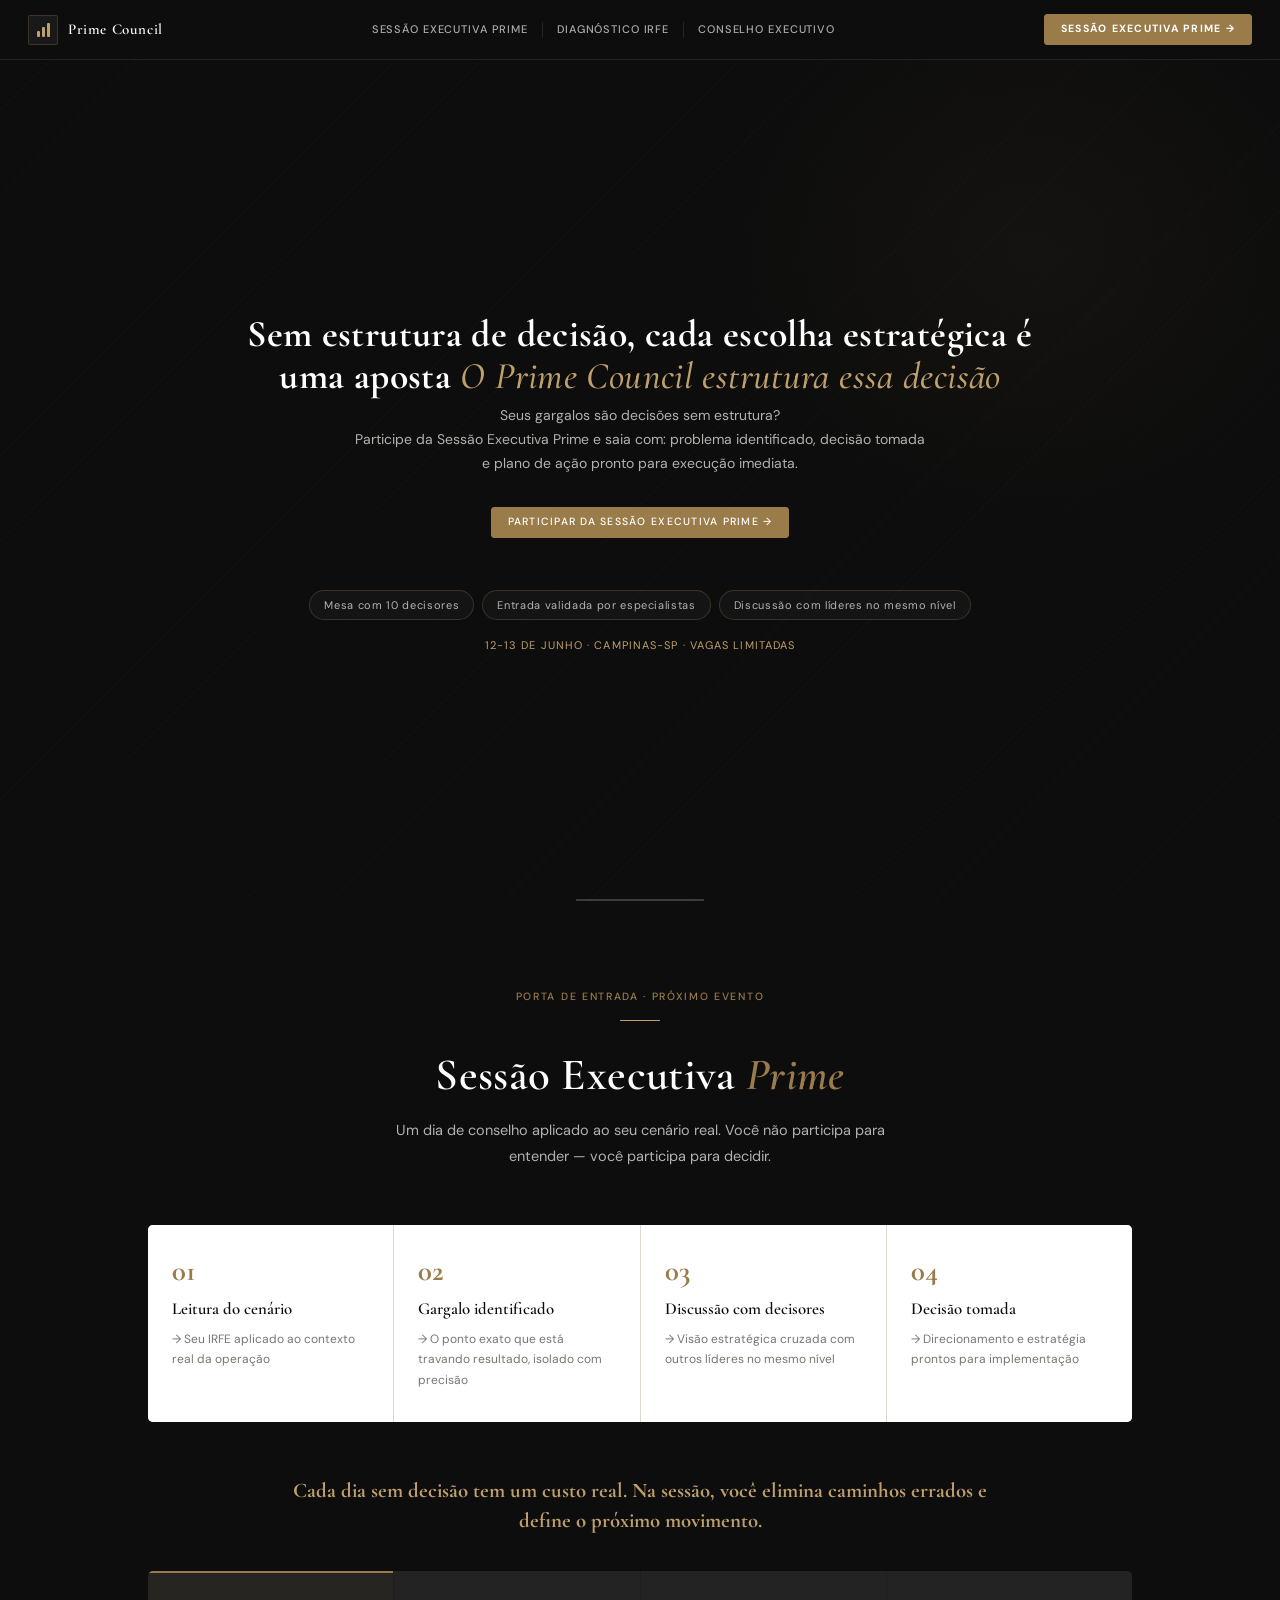
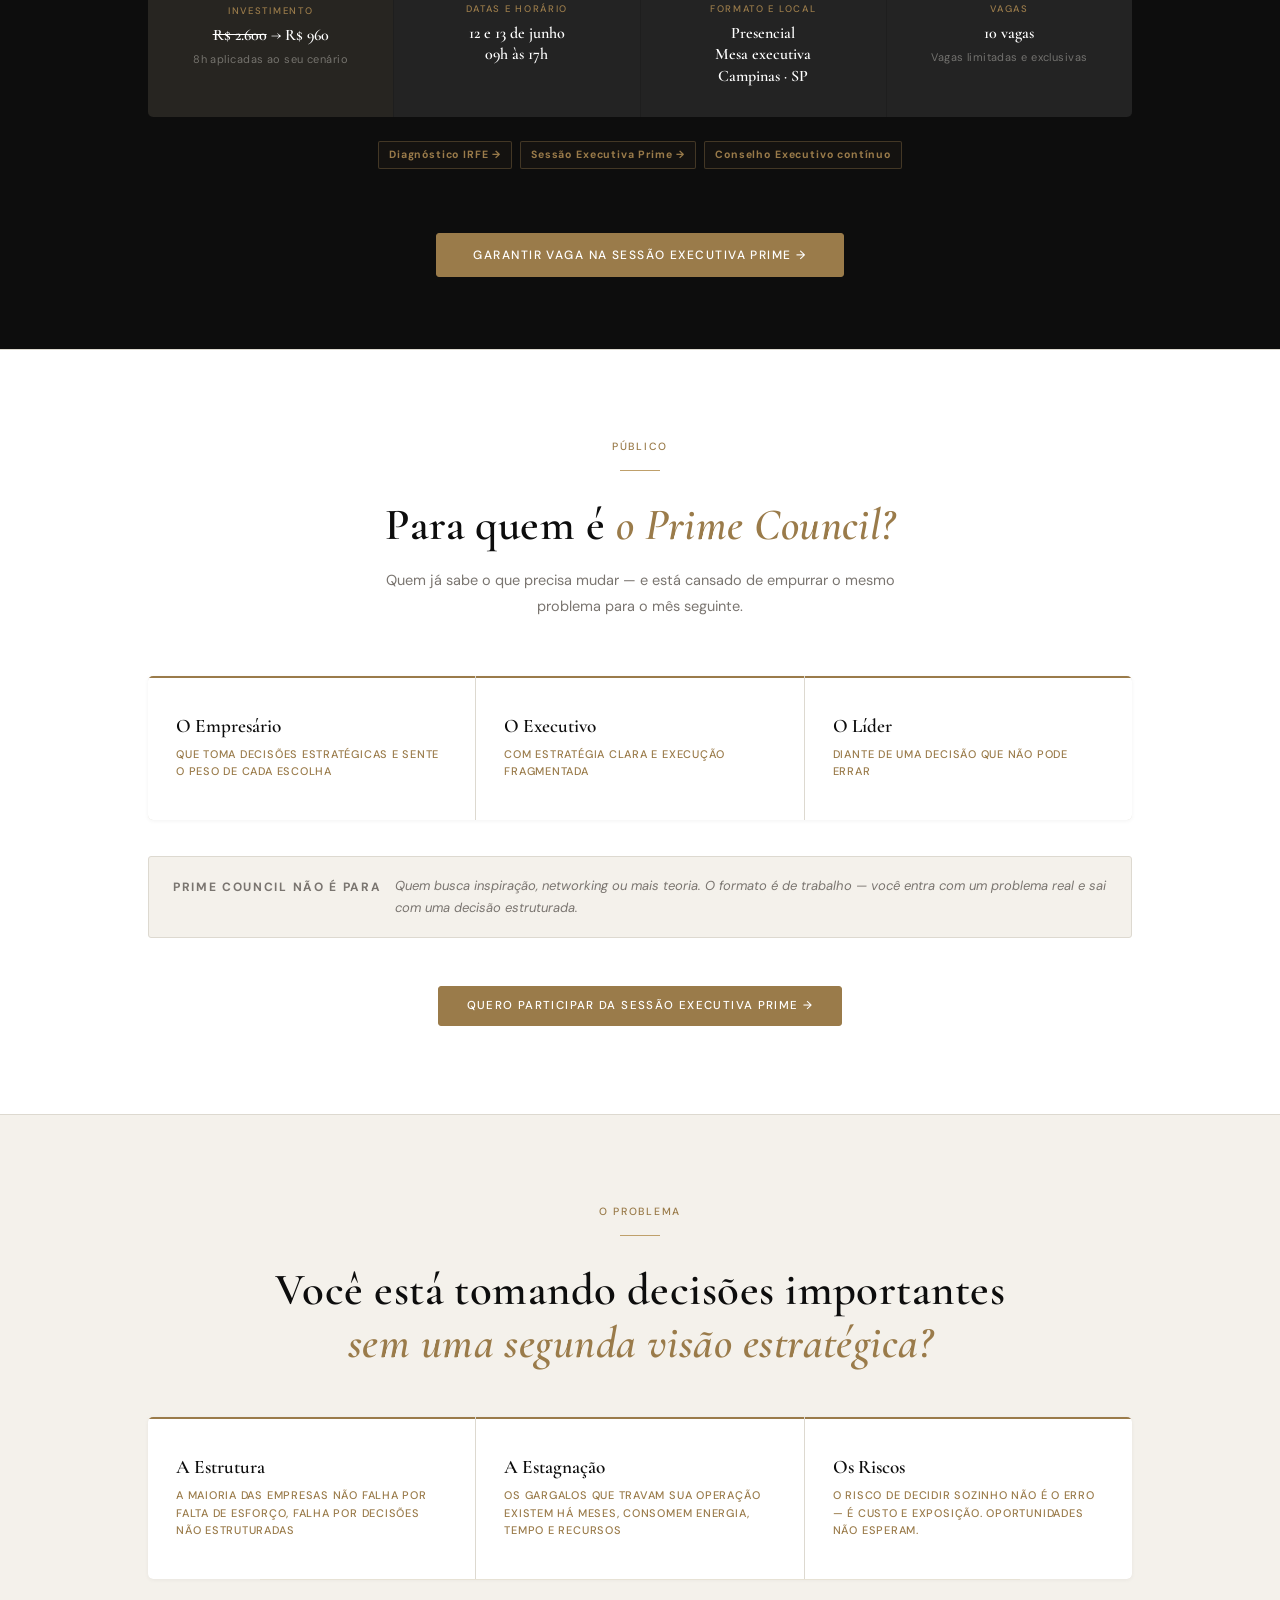
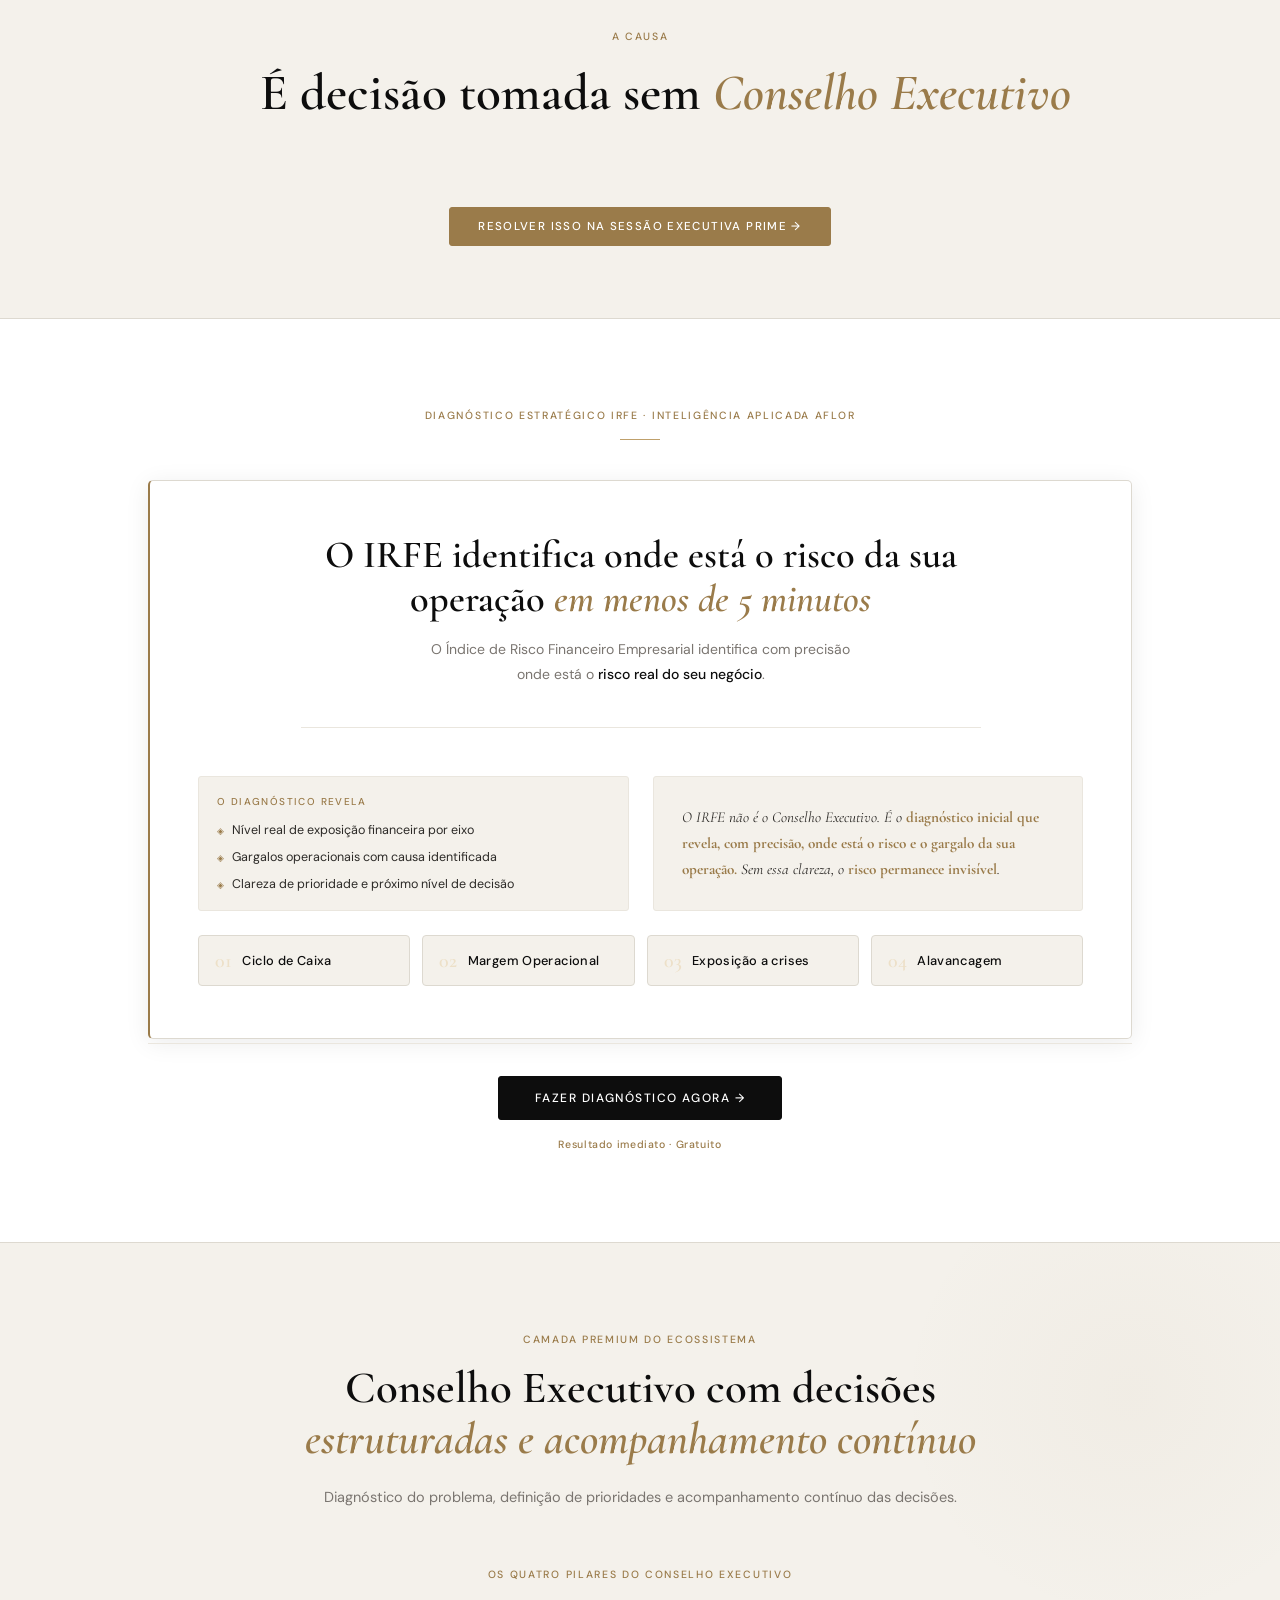
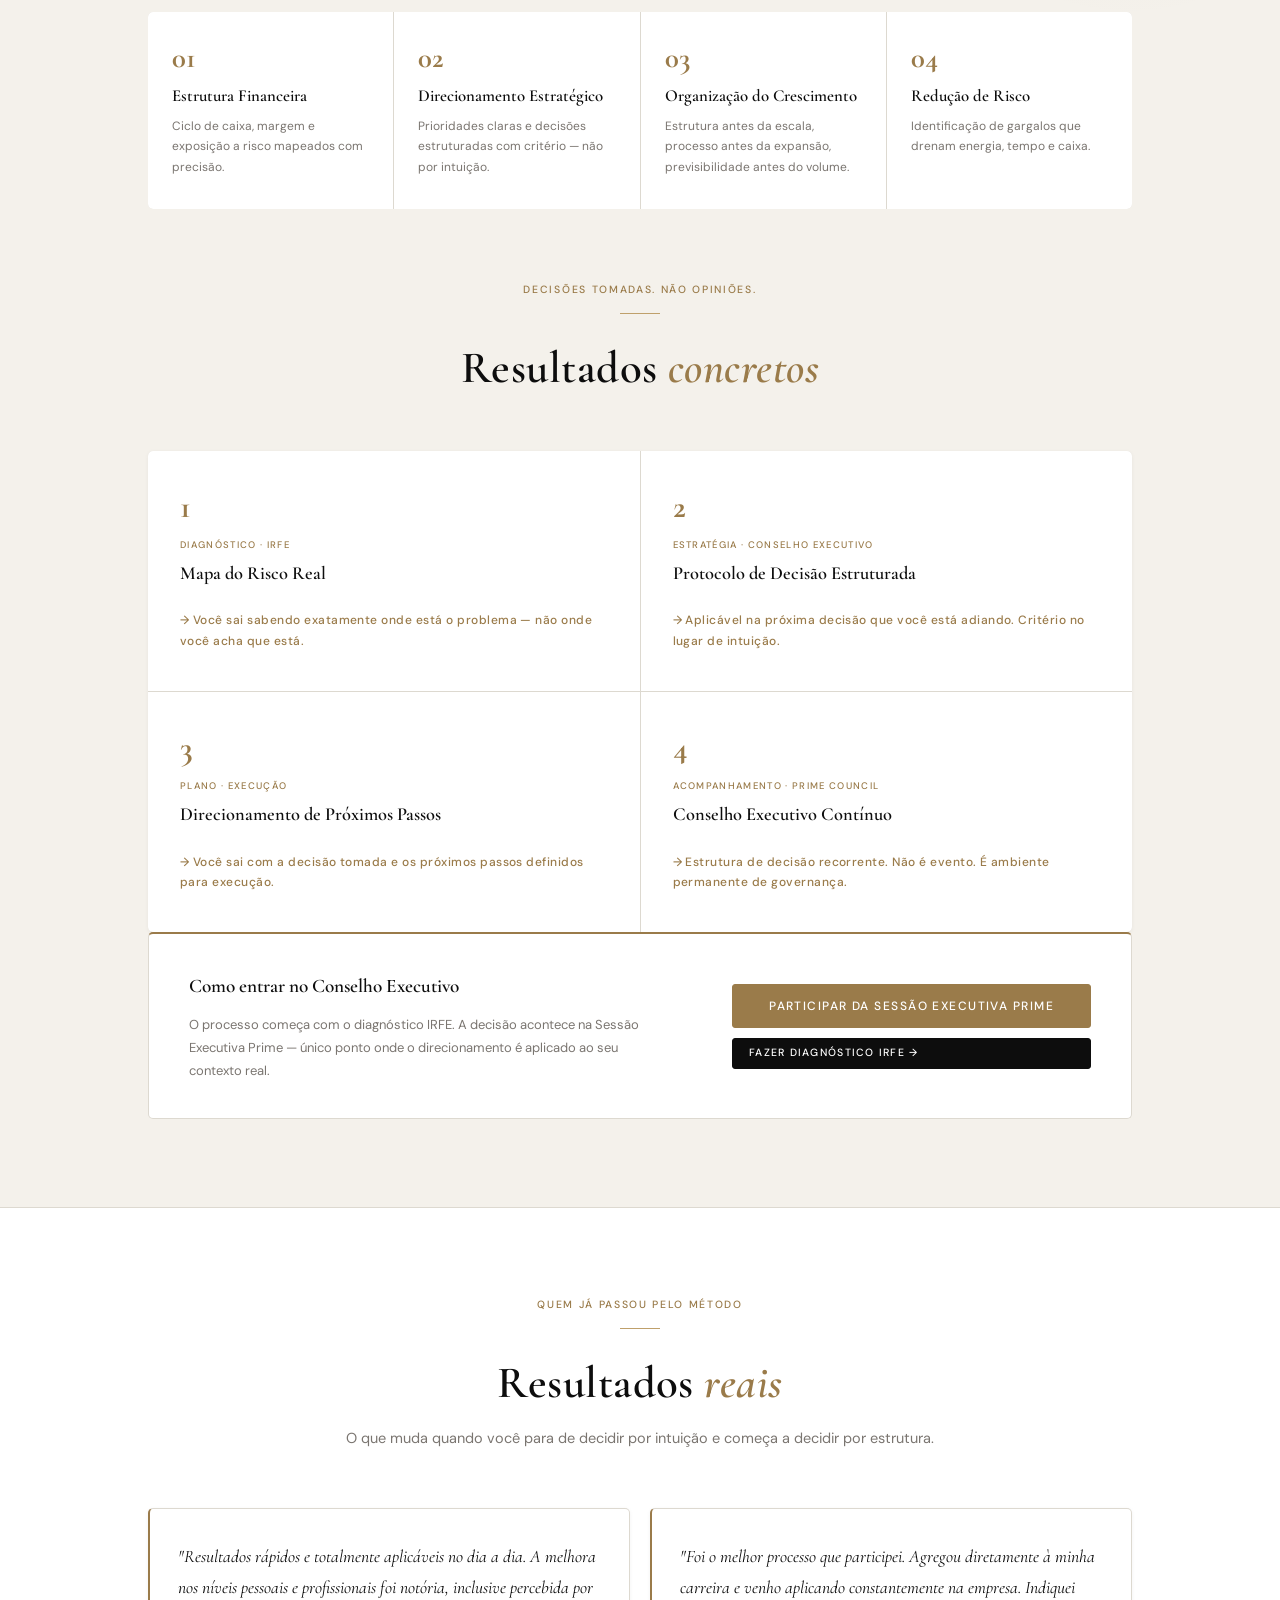
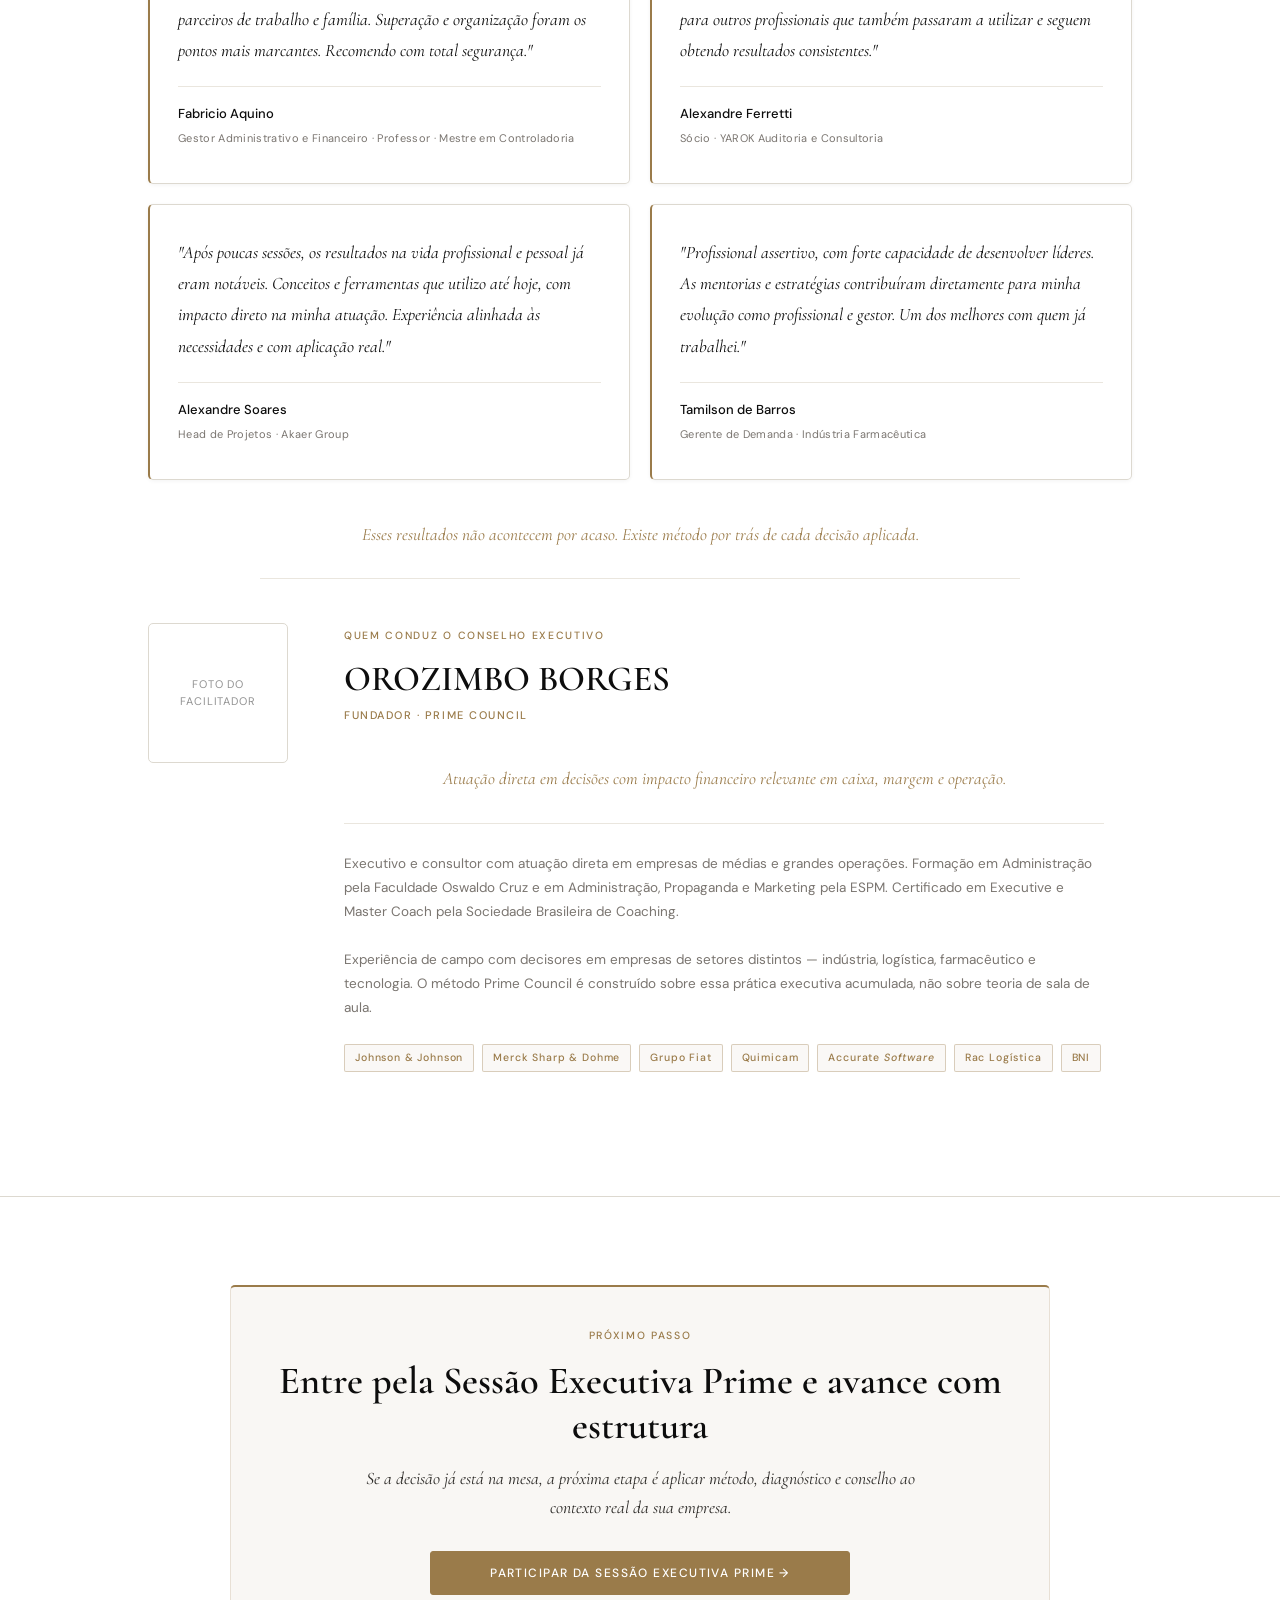
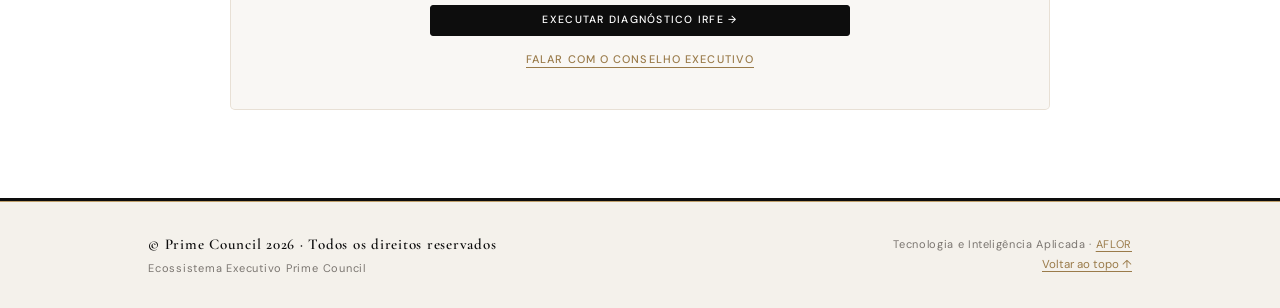
==== index.html @ ab73baca "Add files via upload" ====
<!DOCTYPE html>
<html lang="pt-BR">
<head>
  <meta charset="UTF-8" />
  <meta name="viewport" content="width=device-width, initial-scale=1.0" />
  <title>Prime Council · Conselho Executivo para Decisões Estratégicas</title>

  <meta name="description" content="Prime Council é um Conselho Executivo para empresários e líderes que precisam de clareza de decisão, diagnóstico de risco e estrutura estratégica contínua. Sessão Executiva Prime em Campinas — 12 e 13 de Junho de 2026." />
  <link rel="canonical" href="https://neto-aflor.github.io/prime-council/" />
  <link rel="alternate" hreflang="pt-BR" href="https://neto-aflor.github.io/prime-council/" />
  <meta name="robots" content="index, follow" />
  <meta name="author" content="Prime Council" />
  <meta name="theme-color" content="#1A2B3C" />
  <meta property="og:type" content="website" />
  <meta property="og:locale" content="pt_BR" />
  <meta property="og:title" content="Prime Council · Conselho Executivo para Decisões Estratégicas" />
  <meta property="og:description" content="Diagnóstico de risco, decisões estruturadas e governança contínua. Sessão Executiva Prime em Campinas — 12 e 13 de Junho de 2026." />
  <meta property="og:image" content="https://neto-aflor.github.io/prime-council/og-image.jpg" />
  <meta property="og:url" content="https://neto-aflor.github.io/prime-council/" />
  <meta name="twitter:card" content="summary_large_image" />
  <meta name="twitter:title" content="Prime Council · Conselho Executivo para Decisões Estratégicas" />
  <meta name="twitter:description" content="Diagnóstico de risco, decisões estruturadas e governança contínua. Sessão Executiva Prime em Campinas — 12 e 13 de Junho de 2026." />
  <meta name="twitter:image" content="https://neto-aflor.github.io/prime-council/og-image.jpg" />
  <meta property="og:image:alt" content="Sessão Executiva Prime Council em Campinas" />
  <meta name="twitter:site" content="@primecouncil" />

  <link rel="preconnect" href="https://fonts.googleapis.com" />
  <link rel="preconnect" href="https://fonts.gstatic.com" crossorigin />
  <link rel="preload"
        href="https://fonts.googleapis.com/css2?family=Cormorant+Garamond:ital,wght@0,400;0,500;0,600;0,700;1,400;1,600&family=DM+Sans:wght@300;400;500;600&display=swap"
        as="style"
        onload="this.onload=null;this.rel='stylesheet'">
  <noscript>
    <link href="https://fonts.googleapis.com/css2?family=Cormorant+Garamond:ital,wght@0,400;0,500;0,600;0,700;1,400;1,600&family=DM+Sans:wght@300;400;500;600&display=swap"
          rel="stylesheet">
  </noscript>
  <link rel="stylesheet" href="styles.css" />
</head>
<body>

  <!-- ============================================================
  HEADER FIXO
  ============================================================ -->
  <header class="site-header">
    <div class="site-header-inner">

      <div class="header-brand">
        <div class="logo-mark" aria-hidden="true">
          <div class="logo-bars">
            <span></span>
            <span></span>
            <span></span>
          </div>
        </div>
        <div>
          <span class="header-brand-name">Prime Council</span>
        </div>
      </div>

      <nav class="header-nav" aria-label="Navegação principal">
        <a href="#evento" class="header-nav-link" data-nav="event">Sessão Executiva Prime</a>
        <span class="h-sep" aria-hidden="true"></span>
        <a href="#diagnostico" class="header-nav-link" data-nav="irfe">Diagnóstico IRFE</a>
        <span class="h-sep" aria-hidden="true"></span>
        <a href="#prime-council" class="header-nav-link" data-nav="council">Conselho Executivo</a>
      </nav>

      <div class="header-ctas">
        <a href="https://neto-aflor.github.io/prime-form/"
           target="_blank"
           rel="noopener noreferrer"
           class="btn btn-gold btn-sm"
           aria-label="Garantir vaga na Sessão Executiva Prime — 12 e 13 de Junho, Campinas"
           data-flow="event-entry"
           data-entry="cold"
           data-cta-position="header">
          <strong>Sessão Executiva Prime →</strong>
        </a>
      </div>

    </div>
  </header>


  <main id="main-content" aria-label="Conteúdo principal">
<!-- ============================================================
  SEÇÃO 1 · HERO
  ============================================================ -->
    <section id="hero" aria-labelledby="hero-heading">
      <div class="hero-body">

        <h1 id="hero-heading" class="hero-h1">
          <strong>Sem estrutura de decisão, cada escolha estratégica é uma aposta</strong>
          <em>O Prime Council estrutura essa decisão</em>
        </h1>

        <p class="hero-invest">
          Seus gargalos são decisões sem estrutura?<br />
          Participe da Sessão Executiva Prime e saia com:
          problema identificado, decisão tomada e plano de ação pronto para execução imediata.
        </p>

        <div class="hero-ctas">
          <a href="https://neto-aflor.github.io/prime-form/"
             target="_blank"
             rel="noopener noreferrer"
             class="btn btn-gold btn-sm"
             aria-label="Garantir vaga na Sessão Executiva Prime — 12 e 13 de Junho, Campinas"
             data-flow="event-entry"
             data-cta-position="hero-primary">
            Participar da Sessão Executiva Prime →
          </a>
        </div>

        <div class="hero-testdrive">
          <span class="hero-badge">Mesa com 10 decisores</span>
          <span class="hero-badge">Entrada validada por especialistas</span>
          <span class="hero-badge">Discussão com líderes no mesmo nível</span>
        </div>

        <div class="hero-urgency">
          <span>12-13 de junho · Campinas-SP · vagas limitadas</span>
        </div>

      </div>
    </section>

<!-- ============================================================
       SEÇÃO 2 · EVENTO — Sessão Executiva Prime
    ============================================================ -->
    <section id="evento" aria-label="Sessão Executiva Prime — 12 e 13 de Junho">
      <div class="container">

        <div class="section-header">
          <span class="section-lbl">Porta de entrada · Próximo Evento</span>
          <div class="gold-rule" aria-hidden="true"></div>
          <h2 class="inv">Sessão Executiva <em>Prime</em></h2>
          <p class="lead inv">Um dia de conselho aplicado ao seu cenário real. Você não participa para entender — você participa para decidir.</p>
        </div>

          <div class="pc-pillars">
          <div class="pc-pillar">
            <span class="pc-pillar-num">01</span>
            <h3 class="pc-pillar-title">Leitura do cenário</h3>
            <p class="pc-pillar-desc">→ Seu IRFE aplicado ao contexto real da operação</p>
          </div>
          <div class="pc-pillar">
            <span class="pc-pillar-num">02</span>
            <h3 class="pc-pillar-title">Gargalo identificado</h3>
            <p class="pc-pillar-desc">→ O ponto exato que está travando resultado, isolado com precisão</p>
          </div>
          <div class="pc-pillar">
            <span class="pc-pillar-num">03</span>
            <h3 class="pc-pillar-title">Discussão com decisores</h3>
            <p class="pc-pillar-desc">→ Visão estratégica cruzada com outros líderes no mesmo nível</p>
          </div>
          <div class="pc-pillar">
            <span class="pc-pillar-num">04</span>
            <h3 class="pc-pillar-title">Decisão tomada</h3>
            <p class="pc-pillar-desc">→ Direcionamento e estratégia prontos para implementação</p>
          </div>
        </div>

        <p class="event-value-note event-card-val--gold">
          <strong>Cada dia sem decisão tem um custo real. Na sessão, você elimina caminhos errados e define o próximo movimento.</strong>
        </p>

        <div class="event-grid">
          <div class="event-card event-card--invest">
            <div class="event-card-lbl">Investimento</div>
            <div class="event-card-val event-card-val--gold"><s>R$ 2.600</s> → R$ 960</div>
            <div class="event-card-sub">8h aplicadas ao seu cenário</div>
          </div>
          <div class="event-card">
            <div class="event-card-lbl">Datas e Horário</div>
            <div class="event-card-val">12 e 13 de junho<br />09h às 17h</div>
          </div>
          <div class="event-card">
            <div class="event-card-lbl">Formato e Local</div>
            <div class="event-card-val">Presencial<br />Mesa executiva<br />Campinas · SP</div>
          </div>
          <div class="event-card">
            <div class="event-card-lbl">Vagas</div>
            <div class="event-card-val event-card-val--gold">10 vagas</div>
            <div class="event-card-sub">Vagas limitadas e exclusivas</div>
          </div>
        </div>

        <div class="facilitador-credentials">
              <span class="cred-tag cred-tag--co"><strong>Diagnóstico IRFE →</strong></span>
              <span class="cred-tag cred-tag--co"><strong>Sessão Executiva Prime →</strong></span>
              <span class="cred-tag cred-tag--co"><strong>Conselho Executivo contínuo</strong></span>
          </div>

      <div class="cta-final-single">
        <a href="https://neto-aflor.github.io/prime-form/"
           target="_blank"
           rel="noopener noreferrer"
           class="btn btn-gold btn-lg"
           data-flow="event-entry"
           data-cta-position="evento">
          Garantir vaga na Sessão Executiva Prime →
        </a>
      </div>

      </div>

    </section>

<!-- ============================================================
       SEÇÃO 3 · PARA QUEM É
    ============================================================ -->
    <section id="para-quem" aria-label="Para quem é o Prime Council">
      <div class="container">

        <div class="section-header">
          <span class="section-lbl">Público</span>
          <div class="gold-rule" aria-hidden="true"></div>
          <h2>Para quem é <em>o Prime Council?</em></h2>
          <p class="lead">
            Quem já sabe o que precisa mudar — e está cansado de
            empurrar o mesmo problema para o mês seguinte.
          </p>
        </div>

        <div class="audience-grid">
          <div class="audience-card">
            <h3>O Empresário</h3>
            <p class="audience-situation">Que toma decisões estratégicas e sente o peso de cada escolha</p>
          </div>
          <div class="audience-card">
            <h3>O Executivo</h3>
            <p class="audience-situation">Com estratégia clara e execução fragmentada</p>
          </div>
          <div class="audience-card">
            <h3>O Líder</h3>
            <p class="audience-situation">Diante de uma decisão que não pode errar</p>
          </div>
        </div>

        <div class="audience-exclusion">
          <span class="exclusion-label"><strong>Prime Council não é para</strong></span>
          <p><em>Quem busca inspiração, networking ou mais teoria. O formato é de trabalho — você entra com um problema real e sai com uma decisão estruturada.</em></p>
        </div>

        <div class="section-cta-wrap">
          <a href="https://neto-aflor.github.io/prime-form/"
            target="_blank"
            rel="noopener noreferrer"
            class="btn btn-gold"
            data-flow="event-entry"
            data-cta-position="para-quem">
           Quero participar da Sessão Executiva Prime →
          </a>
        </div>

      </div>
    </section>

<!-- ============================================================
       SEÇÃO 4 · O PROBLEMA REAL
    ============================================================ -->
    <section id="problema" aria-label="O problema real">
      <div class="container">

        <div class="section-header">
          <span class="section-lbl">O problema</span>
          <div class="gold-rule" aria-hidden="true"></div>
          <h2>
            Você está tomando decisões importantes<br />
            <em>sem uma segunda visão estratégica?</em>
          </h2>
        </div>


        <div class="audience-grid">
          <div class="audience-card">
            <h3>A Estrutura</h3>
            <p class="audience-situation">A maioria das empresas não falha por falta de esforço, falha por decisões não estruturadas</p>
          </div>
          <div class="audience-card">
            <h3>A Estagnação</h3>
            <p class="audience-situation">Os gargalos que travam sua operação existem há meses, consomem energia, tempo e recursos</p>
          </div>
          <div class="audience-card">
            <h3>Os Riscos</h3>
            <p class="audience-situation">O risco de decidir sozinho não é o erro — é custo e exposição. Oportunidades não esperam.</p>
          </div>
        </div>

        <div class="qp-pivot">
          <span class="qp-pivot-label">A causa</span>
          <h2 class="qp-pivot-headline">
            É decisão tomada sem <em>Conselho Executivo</em>
          </h2>
        </div>

        <div class="section-cta-wrap">
          <a href="https://neto-aflor.github.io/prime-form/"
             target="_blank"
             rel="noopener noreferrer"
             class="btn btn-gold"
             data-flow="event-entry"
             data-cta-position="problema">
            Resolver isso na Sessão Executiva Prime →
          </a>
        </div>

      </div>
    </section>

<!-- ============================================================
       SEÇÃO 5 · DIAGNÓSTICO IRFE
    ============================================================ -->
    <section id="diagnostico" aria-label="Diagnóstico IRFE">
      <div class="container">

        <div class="irfe-outer-label">
          <span class="section-lbl">Diagnóstico Estratégico IRFE · Inteligência Aplicada AFLOR</span>
          <div class="gold-rule" aria-hidden="true"></div>
        </div>

        <div class="diagnostico-card">

          <div class="irfe-headline">
            <h2>O IRFE identifica onde está o risco da sua operação <em>em menos de 5 minutos</em></h2>
            <p>
              O Índice de Risco Financeiro Empresarial identifica com precisão <br>
              onde está o <strong>risco real do seu negócio</strong>.
            </p>
          </div>

          <div class="irfe-boxes-row">
            <div class="irfe-info-box irfe-outputs">
              <span class="irfe-outputs-label">O diagnóstico revela</span>
              <ul class="irfe-output-list">
                <li><span class="irfe-output-icon" aria-hidden="true">◈</span><span>Nível real de exposição financeira por eixo</span></li>
                <li><span class="irfe-output-icon" aria-hidden="true">◈</span><span>Gargalos operacionais com causa identificada</span></li>
                <li><span class="irfe-output-icon" aria-hidden="true">◈</span><span>Clareza de prioridade e próximo nível de decisão</span></li>
              </ul>
            </div>
            <div class="irfe-info-box irfe-progression">
              <p>
                O IRFE não é o Conselho Executivo.
                É o <strong>diagnóstico inicial que revela, com precisão, onde está o risco e o
                gargalo da sua operação.</strong> Sem essa clareza, o <strong>risco permanece invisível</strong>.
              </p>
            </div>
          </div>

          <div class="irfe-eixos-row">
            <div class="irfe-eixo-card">
              <span class="eixo-seq">01</span>
              <div class="eixo-body"><h3>Ciclo de Caixa</h3></div>
            </div>
            <div class="irfe-eixo-card">
              <span class="eixo-seq">02</span>
              <div class="eixo-body"><h3>Margem Operacional</h3></div>
            </div>
            <div class="irfe-eixo-card">
              <span class="eixo-seq">03</span>
              <div class="eixo-body"><h3>Exposição a crises</h3></div>
            </div>
            <div class="irfe-eixo-card">
              <span class="eixo-seq">04</span>
              <div class="eixo-body"><h3>Alavancagem</h3></div>
            </div>
          </div>

        </div>

        <div class="irfe-entry">
          <div class="irfe-entry-cta">
            <a href="https://neto-aflor.github.io/prime-IRFE/"
               target="_blank"
               rel="noopener noreferrer"
               class="btn btn-primary btn-lg"
               data-flow="diagnostic"
               data-cta-position="diagnostico">
              Fazer diagnóstico agora →
            </a>
            <div class="diagnostico-cta-meta">Resultado imediato · Gratuito</div>
          </div>
        </div>

      </div>
    </section>

<!-- ============================================================
       SEÇÃO 6 · CONSELHO EXECUTIVO PRIME
    ============================================================ -->
    <section id="prime-council" aria-label="Prime Council — camada premium do ecossistema">
      <div class="pc-bg-accent"></div>
      <div class="container">

        <div class="pc-header">
          <span class="pc-label">Camada premium do ecossistema</span>
          <h2 class="pc-headline">
            Conselho Executivo com decisões <em>estruturadas e acompanhamento contínuo</em>
          </h2>
          <p class="pc-subhead">
            Diagnóstico do problema, definição de prioridades e acompanhamento contínuo das decisões.
          </p>
        </div>

        <p class="pc-pillars-label">Os quatro pilares do Conselho Executivo</p>
        <div class="pc-pillars">
          <div class="pc-pillar">
            <span class="pc-pillar-num">01</span>
            <h3 class="pc-pillar-title">Estrutura Financeira</h3>
            <p class="pc-pillar-desc">Ciclo de caixa, margem e exposição a risco mapeados com precisão.</p>
          </div>
          <div class="pc-pillar">
            <span class="pc-pillar-num">02</span>
            <h3 class="pc-pillar-title">Direcionamento Estratégico</h3>
            <p class="pc-pillar-desc">Prioridades claras e decisões estruturadas com critério — não por intuição.</p>
          </div>
          <div class="pc-pillar">
            <span class="pc-pillar-num">03</span>
            <h3 class="pc-pillar-title">Organização do Crescimento</h3>
            <p class="pc-pillar-desc">Estrutura antes da escala, processo antes da expansão, previsibilidade antes do volume.</p>
          </div>
          <div class="pc-pillar">
            <span class="pc-pillar-num">04</span>
            <h3 class="pc-pillar-title">Redução de Risco</h3>
            <p class="pc-pillar-desc">Identificação de gargalos que drenam energia, tempo e caixa.</p>
          </div>
        </div>

        <div class="section-header">
          <span class="section-lbl">Decisões tomadas. Não opiniões.</span>
          <div class="gold-rule" aria-hidden="true"></div>
          <h2>Resultados <em>concretos</em></h2>
        </div>

        <div class="entregaveis-grid">
          <div class="entregavel-card">
            <div class="entregavel-num">1</div>
            <span class="entregavel-tag">Diagnóstico · IRFE</span>
            <h3>Mapa do Risco Real</h3>
            <p class="entregavel-impact">→ Você sai sabendo exatamente onde está o problema — não onde você acha que está.</p>
          </div>
          <div class="entregavel-card">
            <div class="entregavel-num">2</div>
            <span class="entregavel-tag">Estratégia · Conselho Executivo</span>
            <h3>Protocolo de Decisão Estruturada</h3>
            <p class="entregavel-impact">→ Aplicável na próxima decisão que você está adiando. Critério no lugar de intuição.</p>
          </div>
          <div class="entregavel-card">
            <div class="entregavel-num">3</div>
            <span class="entregavel-tag">Plano · Execução</span>
            <h3>Direcionamento de Próximos Passos</h3>
            <p class="entregavel-impact">→ Você sai com a decisão tomada e os próximos passos definidos para execução.</p>
          </div>
          <div class="entregavel-card">
            <div class="entregavel-num">4</div>
            <span class="entregavel-tag">Acompanhamento · Prime Council</span>
            <h3>Conselho Executivo Contínuo</h3>
            <p class="entregavel-impact">→ Estrutura de decisão recorrente. Não é evento. É ambiente permanente de governança.</p>
          </div>
        </div>

        <div class="pc-access">
          <div class="pc-access-text">
            <h3>Como entrar no Conselho Executivo</h3>
            <p>
              O processo começa com o diagnóstico IRFE. A decisão acontece na Sessão Executiva Prime —
              único ponto onde o direcionamento é aplicado ao seu contexto real.
            </p>
          </div>
          <div class="pc-access-ctas">
            <a href="https://neto-aflor.github.io/prime-form/"
               target="_blank"
               rel="noopener noreferrer"
               class="btn btn-gold btn-lg"
               data-flow="event-entry"
               data-cta-position="prime-council-access-primary">
              Participar da Sessão Executiva Prime
            </a>
            <a href="https://neto-aflor.github.io/prime-IRFE/"
               target="_blank"
               rel="noopener noreferrer"
               class="btn btn-primary btn-sm"
               data-flow="diagnostic"
               data-cta-position="prime-council-access-secondary">
              Fazer diagnóstico IRFE →
            </a>
          </div>
        </div>

      </div>
    </section>

<!-- ============================================================
       SEÇÃO 7 · PROVAS / RELATOS
    ============================================================ -->
    <section id="prova" aria-label="Prova social e facilitador">
      <div class="container">

        <div class="section-header">
          <span class="section-lbl">Quem já passou pelo método</span>
          <div class="gold-rule" aria-hidden="true"></div>
          <h2>Resultados <em>reais</em></h2>
          <p class="lead">
            O que muda quando você para de decidir por intuição e começa a decidir por estrutura.
          </p>
        </div>

        <div class="prova-grid">

          <div class="depoimento-card">
            <div class="depoimento-text">
              "Resultados rápidos e totalmente aplicáveis no dia a dia. A melhora nos níveis pessoais e
               profissionais foi notória, inclusive percebida por parceiros de trabalho e família. Superação
               e organização foram os pontos mais marcantes. Recomendo com total segurança."
            </div>
            <div class="depoimento-footer">
              <div class="depoimento-author">
                <strong>Fabricio Aquino</strong>
                <span>Gestor Administrativo e Financeiro · Professor · Mestre em Controladoria</span>
              </div>
            </div>
          </div>

          <div class="depoimento-card">
            <div class="depoimento-text">
              "Foi o melhor processo que participei. Agregou diretamente à minha
              carreira e venho aplicando constantemente na empresa. Indiquei para
              outros profissionais que também passaram a utilizar e seguem obtendo
              resultados consistentes."
            </div>
            <div class="depoimento-footer">
              <div class="depoimento-author">
                <strong>Alexandre Ferretti</strong>
                <span>Sócio · YAROK Auditoria e Consultoria</span>
              </div>
            </div>
          </div>

          <div class="depoimento-card">
            <div class="depoimento-text">
              "Após poucas sessões, os resultados na vida profissional e pessoal já
              eram notáveis. Conceitos e ferramentas que utilizo até hoje, com impacto
              direto na minha atuação. Experiência alinhada às necessidades e com aplicação real."
            </div>
            <div class="depoimento-footer">
              <div class="depoimento-author">
                <strong>Alexandre Soares</strong>
                <span>Head de Projetos · Akaer Group</span>
              </div>
            </div>
          </div>

          <div class="depoimento-card">
            <div class="depoimento-text">
              "Profissional assertivo, com forte capacidade de desenvolver líderes. As mentorias
               e estratégias contribuíram diretamente para minha evolução como profissional e gestor.
               Um dos melhores com quem já trabalhei."
            </div>
            <div class="depoimento-footer">
              <div class="depoimento-author">
                <strong>Tamilson de Barros</strong>
                <span>Gerente de Demanda · Indústria Farmacêutica</span>
              </div>
            </div>
          </div>

        </div>

          <p class="lead prova-method-note">
           Esses resultados não acontecem por acaso. Existe método por trás de cada decisão aplicada.
          </p>

        <div class="facilitador-grid">

          <div class="facilitador-avatar">
            <div class="facilitador-avatar-placeholder">Foto do<br />facilitador</div>
          </div>

          <div class="facilitador-body">
            <span class="section-lbl">Quem conduz o Conselho Executivo</span>

            <h2 class="facilitador-name">OROZIMBO BORGES</h2>

            <p class="facilitador-role">Fundador · Prime Council</p>

            <p class="facilitador-impact">Atuação direta em decisões com impacto financeiro relevante em caixa, margem e operação.</p>

            <p class="facilitador-bio">
              Executivo e consultor com atuação direta em empresas de médias e grandes operações. Formação em Administração pela Faculdade Oswaldo Cruz e em Administração, Propaganda e Marketing pela ESPM. Certificado em Executive e Master Coach pela Sociedade Brasileira de Coaching.
            </p>
            <p class="facilitador-bio">
              Experiência de campo com decisores em empresas de setores distintos — indústria, logística, farmacêutico e tecnologia. O método Prime Council é construído sobre essa prática executiva acumulada, não sobre teoria de sala de aula.
            </p>
            <div class="facilitador-credentials">
              <span class="cred-tag cred-tag--co">Johnson &amp; Johnson</span>
              <span class="cred-tag cred-tag--co">Merck Sharp &amp; Dohme</span>
              <span class="cred-tag cred-tag--co">Grupo Fiat</span>
              <span class="cred-tag cred-tag--co">Quimicam</span>
              <span class="cred-tag cred-tag--co">Accurate <em>Software</em></span>
              <span class="cred-tag cred-tag--co">Rac Logística</span>
              <span class="cred-tag cred-tag--co">BNI</span>
            </div>
          </div>

        </div>
</div>
    </section>

    <!-- ============================================================
       SEÇÃO 8 · CTA FINAL
    ============================================================ -->
    <section id="cta-final" aria-label="Próximo passo Prime Council">
      <div class="container">
        <div class="cta-box cta-box-final">
          <span class="section-lbl">Próximo passo</span>
          <h2>Entre pela Sessão Executiva Prime e avance com estrutura</h2>
          <p>Se a decisão já está na mesa, a próxima etapa é aplicar método, diagnóstico e conselho ao contexto real da sua empresa.</p>
          <div class="final-ctas">
            <a href="https://neto-aflor.github.io/prime-form/"
               target="_blank"
               rel="noopener noreferrer"
               class="btn btn-gold btn-lg"
               data-flow="event-entry"
               data-cta-position="cta-final-primary">
              Participar da Sessão Executiva Prime →
            </a>
            <a href="https://neto-aflor.github.io/prime-IRFE/"
               target="_blank"
               rel="noopener noreferrer"
               class="btn btn-primary btn-sm"
               data-flow="diagnostic"
               data-cta-position="cta-final-secondary">
              Executar Diagnóstico IRFE →
            </a>
            <a href="https://wa.me/5519992402233"
               target="_blank"
               rel="noopener noreferrer"
               class="final-whatsapp-link"
               data-flow="council-contact"
               data-cta-position="cta-final-tertiary">
              Falar com o Conselho Executivo
            </a>
          </div>
        </div>
      </div>
    </section>
  </main>


  <div class="rule-black" aria-hidden="true"></div>
  <div class="rule-gold" aria-hidden="true"></div>


  <footer>
    <div class="container">
      <div class="footer-inner">

        <div class="footer-brand">
          © Prime Council 2026 · Todos os direitos reservados
          <span>Ecossistema Executivo Prime Council</span>
        </div>

        <div class="footer-copy">
          <span class="cta-note">
            Tecnologia e Inteligência Aplicada ·
            <a href="https://aflorsa.com.br/" target="_blank" rel="noopener noreferrer" class="link-footer-underline">AFLOR</a>
          </span>
          <br />
          <a href="#hero" data-flow="navigation" data-cta-position="footer-top">
            Voltar ao topo ↑
          </a>
        </div>

      </div>
    </div>
  </footer>

  <script type="application/ld+json">
  {
      "@context": "https://schema.org",
      "@graph": [
          {
              "@type": "Event",
              "name": "Prime Council — Sessão Executiva Prime",
              "description": "Sessão presencial com mesa seleta de 10 líderes. Aplicação prática do diagnóstico IRFE, análise de padrões de risco e estrutura de decisão no contexto real da empresa.",
              "image": "https://neto-aflor.github.io/prime-council/og-image.jpg",
              "startDate": "2026-06-12T09:00:00-03:00",
              "endDate": "2026-06-12T17:00:00-03:00",
              "eventAttendanceMode": "https://schema.org/OfflineEventAttendanceMode",
              "eventStatus": "https://schema.org/EventScheduled",
              "location": {
                  "@type": "Place",
                  "name": "Campinas",
                  "address": {
                      "@type": "PostalAddress",
                      "addressLocality": "Campinas",
                      "addressRegion": "SP",
                      "addressCountry": "BR"
                  }
              },
              "offers": {
                  "@type": "Offer",
                  "price": "2600",
                  "priceCurrency": "BRL",
                  "availability": "https://schema.org/LimitedAvailability",
                  "url": "https://neto-aflor.github.io/prime-form/",
                  "validFrom": "2026-01-01"
              },
              "organizer": {
                  "@type": "Organization",
                  "name": "Prime Council",
                  "url": "https://neto-aflor.github.io/prime-council/"
              },
              "performer": {
                  "@type": "Person",
                  "name": "Orozimbo Borges"
              }
          },
          {
              "@type": "Organization",
              "name": "Prime Council",
              "url": "https://neto-aflor.github.io/prime-council/",
              "logo": "https://neto-aflor.github.io/prime-council/og-image.jpg",
              "contactPoint": {
                  "@type": "ContactPoint",
                  "telephone": "+55-19-99240-2233",
                  "contactType": "customer service",
                  "availableLanguage": "Portuguese"
              }
          },
          {
              "@type": "WebPage",
              "name": "Prime Council — Conselho Executivo para Decisões Estratégicas",
              "url": "https://neto-aflor.github.io/prime-council/",
              "description": "Prime Council é um Conselho Executivo para empresários e líderes que precisam de clareza de decisão, diagnóstico de risco e estrutura estratégica contínua. Sessão Executiva Prime em Campinas — 12 e 13 de Junho de 2026.",
              "inLanguage": "pt-BR",
              "isPartOf": {
                  "@type": "WebSite",
                  "name": "Prime Council",
                  "url": "https://neto-aflor.github.io/prime-council/"
              }
          },
          {
              "@type": "BreadcrumbList",
              "itemListElement": [
                  {
                      "@type": "ListItem",
                      "position": 1,
                      "name": "Home",
                      "item": "https://neto-aflor.github.io/prime-council/"
                  }
              ]
          }
      ]
  }
  </script>

  <script src="scripts.js"></script>
</body>
</html>
---- styles.css ----
/* ============================================================
   PRIME COUNCIL · LANDING PAGE
   styles.css — Otimizado para produção
   ============================================================ */


/* ============================================================
   1. TOKENS DE DESIGN
   ============================================================ */
:root {
  --ink:        #0D0D0D;
  --ink-mid:    #2C2A27;
  --bone:       #F4F1EB;
  --paper:      #FFFFFF;
  --rule:       #DDD9D0;
  --rule-soft:  #EAE6DE;
  --muted:      #7A7570;
  --gold:       #9A7B4A;
  --gold-light: #BFA06B;
  --gold-pale:  #EDE0C8;

  --on-dark-primary:   rgba(244,241,235,0.92);
  --on-dark-secondary: rgba(244,241,235,0.72);
  --on-dark-muted:     rgba(244,241,235,0.52);
  --on-dark-faint:     rgba(244,241,235,0.38);

  --serif: 'Cormorant Garamond', Georgia, serif;
  --sans:  'DM Sans', system-ui, sans-serif;

  --radius:    3px;
  --radius-lg: 5px;
  --shadow-sm: 0 1px 4px rgba(0,0,0,0.05);
  --shadow-md: 0 4px 24px rgba(0,0,0,0.08);

  --t: 0.22s ease;
}


/* ============================================================
   2. RESET / BASE
   ============================================================ */
*,
*::before,
*::after {
  box-sizing: border-box;
  margin: 0;
  padding: 0;
}

html {
  scroll-behavior: smooth;
}

/* Cor base para seções escuras (CORE DARK apenas) */
#hero,
#evento {
  color: var(--on-dark-primary);
}

/* ul > li sem classe em seções escuras */
#evento ul li {
  color: var(--on-dark-secondary);
}

body {
  font-family: var(--sans);
  background: var(--bone);
  color: var(--ink);
  font-size: 15px;
  line-height: 1.7;
  -webkit-font-smoothing: antialiased;
  -moz-osx-font-smoothing: grayscale;
  padding-top: 60px;
}

a {
  text-decoration: none;
  color: inherit;
}


/* ============================================================
   3. LAYOUT GLOBAL
   ============================================================ */
.container {
  width: 100%;
  max-width: 1040px;
  margin: 0 auto;
  padding: 0 28px;
}


/* ============================================================
   4. TIPOGRAFIA — UTILITÁRIOS
   ============================================================ */
.section-lbl {
  font-family: var(--sans);
  font-size: 10.5px;
  font-weight: 500;
  letter-spacing: 0.16em;
  text-transform: uppercase;
  color: var(--gold);
  display: block;
  margin-bottom: 14px;
}

.gold-rule {
  width: 40px;
  height: 1px;
  background: var(--gold-light);
  margin: 0 auto 28px;
}
.inv { color: var(--paper); }

.lead {
  font-size: 14.5px;
  color: var(--muted);
  max-width: 520px;
  margin: 0 auto;
  line-height: 1.78;
}
.lead.inv { color: var(--on-dark-secondary); }


/* ============================================================
   5. COMPONENTES — BOTÕES
   ============================================================ */
.btn {
  display: inline-flex;
  align-items: center;
  gap: 8px;
  font-family: var(--sans);
  font-size: 11.5px;
  font-weight: 500;
  letter-spacing: 0.12em;
  text-transform: uppercase;
  border-radius: var(--radius);
  padding: 13px 28px;
  cursor: pointer;
  transition:
    background var(--t),
    transform var(--t),
    box-shadow var(--t),
    color var(--t),
    border-color var(--t);
  border: 1px solid transparent;
  white-space: nowrap;
  line-height: 1;
}

.btn-primary {
  background: var(--ink);
  color: var(--paper);
  border-color: var(--ink);
}
.btn-primary:hover {
  background: var(--ink-mid);
  transform: translateY(-1px);
  box-shadow: 0 4px 14px rgba(13,13,13,0.2);
}

.btn-gold {
  background: var(--gold);
  color: var(--paper);
  border-color: var(--gold);
}
.btn-gold:hover {
  background: var(--gold-light);
  border-color: var(--gold-light);
  transform: translateY(-1px);
  box-shadow: 0 4px 14px rgba(154,123,74,0.28);
}

.btn-sm  { padding: 9px 16px;  font-size: 10.5px; }
.header-ctas .btn { max-width: 220px; }
.btn-lg  { padding: 15px 36px; font-size: 12px; }


/* ============================================================
   6. COMPONENTES — BLOCOS REUTILIZÁVEIS
   ============================================================ */

/* Cabeçalho de seção */
.section-header {
  text-align: center;
  margin-bottom: 56px;
}
.section-header h2 {
  font-family: var(--serif);
  font-size: clamp(1.9rem, 3.5vw, 2.8rem);
  font-weight: 600;
  color: var(--ink);
  letter-spacing: 0.01em;
  margin-bottom: 16px;
  line-height: 1.18;
}
.section-header h2 em  { font-style: italic; color: var(--gold); }
.section-header h2.inv { color: var(--paper); }
.section-header .lead  { color: var(--muted); }
.section-header .lead.inv { color: var(--on-dark-secondary); }
#prova .section-header .lead {
  max-width: 720px;
  white-space: nowrap;
}

/* Caixa CTA */
.cta-box {
  text-align: center;
  padding: 40px;
  margin-top: 52px;
  background: rgba(154,123,74,0.06);
  border: 1px solid rgba(154,123,74,0.18);
  border-top: 2px solid var(--gold);
  border-radius: var(--radius-lg);
}
.cta-box p {
  font-family: var(--serif);
  font-style: italic;
  font-size: 1.1rem;
  color: var(--ink-mid);
  margin-bottom: 20px;
}

/* Wrap de CTA abaixo de seções */
.section-cta-wrap {
  margin-top: 48px;
  text-align: center;
}

/* Nota/legenda */
.cta-note {
  font-size: 11px;
  color: var(--muted);
  margin-top: 12px;
  letter-spacing: 0.06em;
}

/* Separadores decorativos */
.rule-black { height: 3px; background: var(--ink); }
.rule-gold  { height: 1px; background: var(--gold-light); }

/* Link rodapé sublinhado */
.link-footer-underline {
  color: inherit;
  text-decoration: underline;
}


/* ============================================================
   7. HEADER FIXO
   ============================================================ */
.site-header {
  position: fixed;
  top: 0; left: 0; right: 0;
  z-index: 1000;
  background: var(--ink);
  border-bottom: 1px solid rgba(191,160,107,0.14);
  height: 60px;
  transition: box-shadow var(--t);
}
/* Adicionado via JS ao fazer scroll */
.site-header.scrolled {
  box-shadow: 0 2px 16px rgba(0,0,0,0.25);
}

.site-header-inner {
  display: flex;
  align-items: center;
  justify-content: space-between;
  gap: 16px;
  height: 100%;
  padding: 0 28px;
  max-width: 1340px;
  margin: 0 auto;
}

.header-brand {
  display: flex;
  align-items: center;
  gap: 10px;
  flex-shrink: 0;
}

.logo-mark {
  width: 30px;
  height: 30px;
  background: rgba(255,255,255,0.05);
  border: 1px solid rgba(191,160,107,0.2);
  border-radius: 2px;
  display: flex;
  align-items: center;
  justify-content: center;
  flex-shrink: 0;
}
.logo-bars {
  display: flex;
  align-items: flex-end;
  gap: 2px;
  height: 14px;
}
.logo-bars span {
  display: block;
  background: var(--gold-light);
  border-radius: 1px;
  width: 3px;
}
.logo-bars span:nth-child(1) { height: 6px; }
.logo-bars span:nth-child(2) { height: 10px; }
.logo-bars span:nth-child(3) { height: 14px; }

.header-brand-name {
  font-family: var(--serif);
  font-size: 15px;
  font-weight: 600;
  color: var(--paper);
  letter-spacing: 0.04em;
  white-space: nowrap;
  display: block;
}

.header-nav {
  display: flex;
  align-items: center;
  gap: 6px;
  flex: 1;
  justify-content: center;
}
.header-nav-link {
  font-size: 11px;
  font-weight: 500;
  letter-spacing: 0.08em;
  text-transform: uppercase;
  color: rgba(255,255,255,0.65);
  padding: 4px 8px;
  transition: color var(--t);
}
.header-nav-link:hover { color: rgba(255,255,255,0.92); }

.h-sep {
  width: 1px;
  height: 16px;
  background: rgba(255,255,255,0.1);
  flex-shrink: 0;
}

.header-ctas {
  display: flex;
  gap: 8px;
  flex-shrink: 0;
  align-items: center;
}


/* ============================================================
   8. SEÇÃO 1 · HERO
   ============================================================ */
#hero {
  background: var(--ink);
  min-height: calc(100vh - 60px);
  display: flex;
  flex-direction: column;
  position: relative;
  overflow: hidden;
}
#hero::before {
  content: '';
  position: absolute;
  inset: 0;
  background: repeating-linear-gradient(
    -45deg,
    transparent, transparent 60px,
    rgba(191,160,107,0.02) 60px,
    rgba(191,160,107,0.02) 61px
  );
  pointer-events: none;
}
#hero::after {
  content: '';
  position: absolute;
  top: -15%; right: -8%;
  width: 55%; height: 75%;
  border-radius: 50%;
  background: radial-gradient(ellipse, rgba(154,123,74,0.05) 0%, transparent 65%);
  pointer-events: none;
}

.hero-body {
  flex: 1;
  display: flex;
  flex-direction: column;
  justify-content: center;
  align-items: center;
  text-align: center;
  padding: 72px 28px 64px;
  position: relative;
  z-index: 2;
}

.hero-h1 {
  font-family: var(--serif);
  font-size: clamp(1.35rem, 3.1vw, 2.35rem);
  font-weight: 500;
  line-height: 1.12;
  color: var(--paper);
  max-width: 800px;
  letter-spacing: 0.01em;
  margin-bottom: 6px;
}
.hero-h1 em { font-style: italic; color: var(--gold-light); }

.hero-invest {
  font-size: 14px;
  color: var(--on-dark-secondary);
  line-height: 1.72;
  max-width: 580px;
  margin: 0 auto 32px;
}
.hero-invest strong { color: var(--on-dark-primary); font-weight: 500; }

.hero-ctas {
  display: flex;
  gap: 10px;
  flex-wrap: wrap;
  justify-content: center;
  margin-bottom: 28px;
}

.hero-testdrive {
  margin-top: 24px;
  display: flex;
  flex-wrap: wrap;
  gap: 8px;
  justify-content: center;
  max-width: 700px;
}
.hero-badge {
  font-size: 11px;
  color: var(--on-dark-secondary);
  border: 1px solid rgba(191,160,107,0.22);
  border-radius: 20px;
  padding: 5px 14px;
  letter-spacing: 0.06em;
  background: rgba(255,255,255,0.03);
  white-space: nowrap;
}

.hero-urgency {
  margin-top: 16px;
  font-size: 11px;
  color: var(--gold-light);
  letter-spacing: 0.1em;
  text-transform: uppercase;
  text-align: center;
}


/* ============================================================
   9. SEÇÃO 2 · PARA QUEM
   ============================================================ */
#para-quem {
  background: var(--paper);
  padding: 88px 0;
  border-top: 1px solid var(--rule);
  border-bottom: 1px solid var(--rule);
}

.audience-grid {
  display: grid;
  grid-template-columns: repeat(3, 1fr);
  gap: 1px;
  background: var(--rule);
  border-radius: var(--radius-lg);
  overflow: hidden;
  box-shadow: var(--shadow-sm);
}
.audience-card {
  background: var(--paper);
  padding: 36px 28px 40px;
  border-top: 2px solid var(--gold);
  transition: background var(--t);
  display: flex;
  flex-direction: column;
}
.audience-card:hover { background: #FDFBF7; }
.audience-card h3 {
  font-family: var(--serif);
  font-size: 1.2rem;
  font-weight: 600;
  color: var(--ink);
  margin-bottom: 8px;
  line-height: 1.25;
}
.audience-situation {
  font-size: 11px;
  color: var(--gold);
  letter-spacing: 0.07em;
  text-transform: uppercase;
  font-weight: 500;
  margin-bottom: 0;
  line-height: 1.55;
}

.audience-exclusion {
  margin-top: 36px;
  padding: 18px 24px;
  background: var(--bone);
  border: 1px solid var(--rule);
  border-radius: var(--radius);
  display: flex;
  align-items: flex-start;
  gap: 14px;
}
.exclusion-label {
  font-size: 12px;
  font-weight: 500;
  letter-spacing: 0.14em;
  text-transform: uppercase;
  color: var(--muted);
  flex-shrink: 0;
  margin-top: 2px;
}
.audience-exclusion p {
  font-size: 13px;
  color: var(--muted);
  line-height: 1.72;
}


/* ============================================================
   10. SEÇÃO 3 · O PROBLEMA REAL
   ============================================================ */
#problema {
  background: var(--bone);
  padding: 88px 0 72px;
}
#problema .section-header {
  margin-bottom: 48px;
}

/* Pivot de causa */
.qp-pivot {
  text-align: center;
  max-width: 760px;
  margin: 0 auto;
  padding: 48px 0 8px;
  border-top: 1px solid rgba(191,160,107,0.12);
}
/* .qp-pivot-label: mesmo sistema que .section-lbl — margin-bottom diferente */
.qp-pivot-label {
  font-size: 10.5px;
  font-weight: 500;
  letter-spacing: 0.16em;
  text-transform: uppercase;
  color: var(--gold);
  display: block;
  margin-bottom: 20px;
}
.qp-pivot-headline {
  font-family: var(--serif);
  font-size: clamp(2rem, 4vw, 3.2rem);
  font-weight: 600;
  color: var(--ink);
  line-height: 1.12;
  margin: 0 auto 28px;
  text-align: center;
  white-space: nowrap;
}
.qp-pivot-headline em { font-style: italic; color: var(--gold); }
/* ============================================================
   11. SEÇÃO 4 · DIAGNÓSTICO IRFE
   ============================================================ */
#diagnostico {
  background: var(--paper);
  padding: 88px 0;
  border-top: 1px solid var(--rule);
}

.irfe-outer-label {
  text-align: center;
  margin-bottom: 40px;
}

.diagnostico-card {
  background: var(--paper);
  border: 1px solid var(--rule);
  border-left: 2px solid var(--gold);
  border-radius: var(--radius-lg);
  padding: 52px 48px;
  box-shadow: var(--shadow-md);
  overflow: visible;
}

.irfe-headline {
  text-align: center;
  max-width: 680px;
  margin: 0 auto 48px;
  padding-bottom: 40px;
  border-bottom: 1px solid var(--rule-soft);
}
.irfe-headline h2 {
  font-family: var(--serif);
  font-size: clamp(1.8rem, 3vw, 2.5rem);
  font-weight: 600;
  color: var(--ink);
  line-height: 1.15;
  margin-bottom: 16px;
}
.irfe-headline h2 em { font-style: italic; color: var(--gold); }
.irfe-headline p {
  font-size: 14px;
  color: var(--muted);
  line-height: 1.78;
  max-width: 520px;
  margin: 0 auto;
}
.irfe-headline p strong { color: var(--ink); font-weight: 500; }

/* Duas caixas simétricas lado a lado */
.irfe-boxes-row {
  display: grid;
  grid-template-columns: 1fr 1fr;
  gap: 1.5rem;
  align-items: stretch;
  margin-top: 2rem;
}

.irfe-info-box {
  background: var(--bone);
  border: 1px solid var(--rule-soft);
  border-radius: 4px;
  padding: 1.5rem 1.75rem;
  display: flex;
  flex-direction: column;
  justify-content: center;
}
.irfe-info-box p { margin: 0; }

/* Caixa esquerda */
.irfe-outputs {
  padding: 16px 18px;
  background: var(--bone);
  border: 1px solid var(--rule-soft);
  border-radius: var(--radius);
}
.irfe-outputs-label {
  font-size: 10px;
  font-weight: 500;
  letter-spacing: 0.14em;
  text-transform: uppercase;
  color: var(--gold);
  margin-bottom: 10px;
  display: block;
}
.irfe-output-list {
  list-style: none;
  display: flex;
  flex-direction: column;
  gap: 7px;
}
.irfe-output-list li {
  display: flex;
  align-items: flex-start;
  gap: 8px;
  font-size: 12.5px;
  color: var(--ink-mid);
  line-height: 1.6;
}
.irfe-output-icon {
  color: var(--gold);
  font-size: 9px;
  flex-shrink: 0;
  margin-top: 4px;
}

/* Caixa direita */
.irfe-progression {
  background: var(--bone);
  border: 1px solid var(--rule-soft);
  border-radius: var(--radius);
}
.irfe-progression p {
  font-family: var(--serif);
  font-style: italic;
  font-size: 0.95rem;
  color: var(--ink-mid);
  line-height: 1.68;
  margin: 0;
}
.irfe-progression strong { font-style: normal; color: var(--gold); }

/* 4 eixos em linha horizontal */
.irfe-eixos-row {
  display: grid;
  grid-template-columns: repeat(4, 1fr);
  gap: 0.75rem;
  margin-top: 1.5rem;
}

.irfe-eixo-card {
  display: flex;
  align-items: center;
  gap: 0.65rem;
  background: var(--bone);
  border: 1px solid var(--rule);
  border-radius: 4px;
  padding: 0.85rem 1rem;
  cursor: default;
  white-space: nowrap;
  overflow: hidden;
  transition: background 0.22s ease, border-color 0.22s ease, transform 0.18s ease;
}
.irfe-eixo-card:hover {
  background: var(--rule-soft);
  border-color: var(--gold-light);
  transform: translateY(-2px);
}

.eixo-seq {
  font-family: var(--serif);
  font-size: 1.25rem;
  font-weight: 600;
  color: var(--gold-pale);
  line-height: 1;
  flex-shrink: 0;
}
.irfe-eixo-card:hover .eixo-seq { color: var(--gold); }

.eixo-body h3 {
  margin: 0;
  font-size: 0.8rem;
  font-weight: 500;
  letter-spacing: 0.03em;
  white-space: nowrap;
  overflow: hidden;
  text-overflow: ellipsis;
  color: var(--ink);
}

/* CTA abaixo dos eixos */
.irfe-entry {
  display: flex;
  align-items: center;
  justify-content: center;
  gap: 32px;
  flex-wrap: wrap;
  padding-top: 32px;
  border-top: 1px solid var(--rule-soft);
  margin-top: 4px;
}
.irfe-entry-cta {
  display: flex;
  flex-direction: column;
  align-items: center;
  gap: 8px;
  flex-shrink: 0;
  margin: 0 auto;
  text-align: center;
}
.diagnostico-cta-meta {
  width: 100%;
  text-align: center;
  font-size: 10.5px;
  color: var(--gold);
  letter-spacing: 0.06em;
  margin-top: 8px;
  font-weight: 500;
}


/* ============================================================
   12. SEÇÃO 5 · SESSÃO EXECUTIVA PRIME (EVENTO)
   ============================================================ */
#evento {
  background: var(--ink);
  padding: 88px 0 0;
  position: relative;
}
#evento::before {
  content: '';
  position: absolute;
  top: 0;
  left: 50%;
  width: 128px;
  height: 1px;
  background: rgba(244,241,235,0.42);
  transform: translate(-50%, -50%);
  box-shadow: 0 0 18px rgba(244,241,235,0.18);
}

/* Parágrafos de urgência/valor em #evento */
.event-card-val--gold { color: var(--gold-light); }
.event-value-note {
  max-width: 760px;
  margin: -18px auto 34px;
  padding: 0 28px;
  text-align: center;
  font-family: var(--serif);
  font-size: clamp(1.05rem, 2vw, 1.3rem);
  line-height: 1.45;
}

.event-grid {
  display: grid;
  grid-template-columns: repeat(4, 1fr);
  gap: 1px;
  background: rgba(255,255,255,0.07);
  border-radius: var(--radius-lg);
  overflow: hidden;
  margin-bottom: 16px;
}
.event-card {
  background: rgba(255,255,255,0.025);
  padding: 30px 20px;
  text-align: center;
  transition: background var(--t);
}
.event-card:hover { background: rgba(154,123,74,0.05); }
.event-card-lbl {
  font-size: 9.5px;
  font-weight: 500;
  letter-spacing: 0.18em;
  text-transform: uppercase;
  color: var(--gold);
  margin-bottom: 6px;
}
.event-card-val {
  font-family: var(--serif);
  font-size: 1rem;
  font-weight: 600;
  color: var(--paper);
  line-height: 1.35;
}
.event-card--invest {
  border-top: 2px solid var(--gold);
  background: rgba(154,123,74,0.07);
}
#evento .facilitador-credentials {
  justify-content: center;
  align-items: center;
  text-align: center;
  flex-wrap: nowrap;
  margin: 24px auto 0;
}
#evento .facilitador-credentials .cred-tag {
  white-space: nowrap;
}
.event-card-sub {
  font-size: 11px;
  color: var(--on-dark-faint);
  letter-spacing: 0.04em;
  margin-top: 4px;
}

/* CTA final da seção evento */
.cta-final-single {
  display: flex;
  flex-direction: column;
  align-items: center;
  gap: 14px;
  padding: 64px 28px 72px;
  position: relative;
  z-index: 1;
}


/* ============================================================
   13. SEÇÃO 6 · PRIME COUNCIL — REINFORCEMENT LIGHT
   ============================================================ */
#prime-council {
  background: var(--bone);
  padding: 88px 0;
  position: relative;
  overflow: hidden;
  border-top: 1px solid var(--rule);
}

.pc-bg-accent {
  position: absolute;
  top: -100px; right: -100px;
  width: 500px; height: 500px;
  border-radius: 50%;
  background: radial-gradient(ellipse, rgba(154,123,74,0.04) 0%, transparent 65%);
  pointer-events: none;
}

.pc-header {
  text-align: center;
  max-width: 720px;
  margin: 0 auto 56px;
}
/* .pc-label: mesmo sistema que .section-lbl — sem declarações duplicadas */
.pc-label {
  font-size: 10.5px;
  font-weight: 500;
  letter-spacing: 0.16em;
  text-transform: uppercase;
  color: var(--gold);
  display: block;
  margin-bottom: 14px;
}
.pc-headline {
  font-family: var(--serif);
  font-size: clamp(1.9rem, 3.5vw, 2.8rem);
  font-weight: 600;
  color: var(--ink);
  line-height: 1.15;
  margin-bottom: 18px;
}
.pc-headline em { font-style: italic; color: var(--gold); }
.pc-subhead {
  font-size: 14.5px;
  color: var(--muted);
  line-height: 1.82;
  max-width: 720px;
  margin: 0 auto;
  white-space: nowrap;
}

/* .pc-pillars-label: extensão de .section-lbl com text-align */
.pc-pillars-label {
  font-size: 10.5px;
  font-weight: 500;
  letter-spacing: 0.16em;
  text-transform: uppercase;
  color: var(--gold);
  text-align: center;
  margin-bottom: 28px;
}
.pc-pillars {
  display: grid;
  grid-template-columns: repeat(4, 1fr);
  gap: 1px;
  background: var(--rule);
  border-radius: var(--radius-lg);
  overflow: hidden;
  margin-bottom: 72px;
}
.pc-pillar {
  background: var(--paper);
  padding: 32px 24px;
  transition: background var(--t);
}
.pc-pillar:hover { background: #FDFBF7; }
.pc-pillar-num {
  font-family: var(--serif);
  font-size: 1.8rem;
  font-weight: 700;
  color: var(--gold);
  line-height: 1;
  display: block;
  margin-bottom: 12px;
}
.pc-pillar-title {
  font-family: var(--serif);
  font-size: 1.05rem;
  font-weight: 600;
  color: var(--ink);
  margin-bottom: 10px;
  line-height: 1.25;
}
.pc-pillar-desc {
  font-size: 12px;
  color: var(--muted);
  line-height: 1.7;
}

.pc-access {
  display: grid;
  grid-template-columns: 1fr auto;
  gap: 48px;
  align-items: center;
  padding: 36px 40px;
  background: var(--paper);
  border: 1px solid var(--rule);
  border-top: 2px solid var(--gold);
  border-radius: var(--radius-lg);
}
.pc-access-text h3 {
  font-family: var(--serif);
  font-size: 1.2rem;
  font-weight: 600;
  color: var(--ink);
  margin-bottom: 10px;
}
.pc-access-text p {
  font-size: 13px;
  color: var(--muted);
  line-height: 1.78;
  max-width: 480px;
}
.pc-access-ctas {
  display: flex;
  flex-direction: column;
  gap: 10px;
  flex-shrink: 0;
}


/* ============================================================
   14. GRADE DE ENTREGÁVEIS (compartilhada: #problema e #prime-council — ambos contexto light)
   ============================================================ */
.entregaveis-grid {
  display: grid;
  grid-template-columns: repeat(2, 1fr);
  gap: 1px;
  background: var(--rule);
  border-radius: var(--radius-lg);
  overflow: hidden;
  box-shadow: var(--shadow-sm);
}
.entregavel-card {
  background: var(--paper);
  padding: 40px 32px;
  transition: background var(--t);
  position: relative;
  display: flex;
  flex-direction: column;
}
.entregavel-card::after {
  content: '';
  position: absolute;
  bottom: 0; left: 32px; right: 32px;
  height: 1px;
  background: linear-gradient(90deg, var(--gold-light), transparent);
  opacity: 0;
  transition: opacity var(--t);
}
.entregavel-card:hover { background: #FDFCF8; }
.entregavel-card:hover::after { opacity: 1; }
.entregavel-num {
  font-family: var(--serif);
  font-size: 2rem;
  font-weight: 700;
  color: var(--gold);
  line-height: 1;
  margin-bottom: 14px;
}
.entregavel-tag {
  font-size: 9.5px;
  font-weight: 500;
  letter-spacing: 0.14em;
  text-transform: uppercase;
  color: var(--gold);
  margin-bottom: 8px;
  display: block;
}
.entregavel-card h3 {
  font-family: var(--serif);
  font-size: 1.15rem;
  font-weight: 600;
  color: var(--ink);
  margin-bottom: 10px;
  line-height: 1.38;
  flex: 1;
}
.entregavel-impact {
  margin-top: 14px;
  font-size: 12px;
  color: var(--gold);
  font-weight: 500;
  letter-spacing: 0.04em;
}


/* ============================================================
   15. SEÇÃO 7 · PROVA SOCIAL E FACILITADOR
   ============================================================ */
#prova {
  background: var(--paper);
  padding: 88px 0;
  border-top: 1px solid var(--rule);
}

.prova-grid {
  display: grid;
  grid-template-columns: repeat(2, 1fr);
  gap: 20px;
}

.depoimento-card {
  background: var(--paper);
  border: 1px solid var(--rule);
  border-left: 2px solid var(--gold);
  border-radius: var(--radius-lg);
  padding: 32px 28px;
  box-shadow: var(--shadow-sm);
  transition: box-shadow var(--t);
}
.depoimento-card:hover { box-shadow: var(--shadow-md); }
.depoimento-text {
  font-family: var(--serif);
  font-style: italic;
  font-size: clamp(0.95rem, 1.5vw, 1.1rem);
  color: var(--ink);
  line-height: 1.78;
  margin-bottom: 20px;
}
.depoimento-footer {
  display: flex;
  align-items: center;
  gap: 12px;
  border-top: 1px solid var(--rule-soft);
  padding-top: 16px;
}
.depoimento-author strong {
  display: block;
  font-size: 13px;
  font-weight: 500;
  color: var(--ink);
}
.depoimento-author span {
  font-size: 11px;
  color: var(--muted);
  letter-spacing: 0.03em;
}

/* Facilitador — dentro de #prova */
.facilitador-grid {
  display: grid;
  grid-template-columns: auto 1fr;
  gap: 56px;
  align-items: start;
}
.facilitador-avatar {
  width: 140px;
  height: 140px;
  border-radius: var(--radius-lg);
  background: var(--paper);
  border: 1px solid var(--rule);
  display: flex;
  align-items: center;
  justify-content: center;
  flex-shrink: 0;
  overflow: hidden;
}
.facilitador-avatar-placeholder {
  font-size: 11px;
  color: rgba(13,13,13,0.45);
  letter-spacing: 0.08em;
  text-transform: uppercase;
  text-align: center;
  line-height: 1.6;
  padding: 12px;
}
.facilitador-body { padding-top: 4px; }
.prova-method-note {
  margin: 40px auto 44px;
  max-width: 760px;
  white-space: nowrap;
  padding-bottom: 28px;
  border-bottom: 1px solid var(--rule-soft);
  color: var(--gold);
  font-family: var(--serif);
  font-style: italic;
  font-size: 1.08rem;
  text-align: center;
}
.facilitador-name {
  font-family: var(--serif);
  font-size: clamp(1.6rem, 2.8vw, 2.2rem);
  font-weight: 600;
  color: var(--ink);
  line-height: 1.15;
  margin-bottom: 6px;
}
.facilitador-role {
  font-size: 11px;
  font-weight: 500;
  letter-spacing: 0.14em;
  text-transform: uppercase;
  color: var(--gold);
  margin-bottom: 20px;
}
.facilitador-impact {
  margin: 40px 0 28px;
  max-width: 760px;
  padding-bottom: 28px;
  border-bottom: 1px solid var(--rule-soft);
  color: var(--gold);
  font-family: var(--serif);
  font-style: italic;
  font-size: 1.08rem;
  line-height: 1.78;
  text-align: center;
}
.facilitador-bio {
  font-size: 13.5px;
  color: var(--muted);
  line-height: 1.78;
  max-width: 760px;
  margin-bottom: 24px;
}
.facilitador-bio strong { color: var(--ink); font-weight: 500; }
.facilitador-credentials {
  display: flex;
  flex-wrap: wrap;
  gap: 8px;
  margin-bottom: 36px;
}
.cred-tag {
  display: inline-block;
  border: 1px solid var(--rule);
  color: var(--muted);
  font-size: 10.5px;
  font-weight: 400;
  letter-spacing: 0.08em;
  padding: 4px 10px;
  border-radius: 2px;
  background: var(--paper);
}
.cred-tag--co {
  border-color: rgba(154,123,74,0.35);
  color: var(--gold);
  background: rgba(154,123,74,0.05);
  font-weight: 500;
}


/* ============================================================
   16. CTA FINAL
   ============================================================ */
#cta-final {
  background: var(--paper);
  padding: 88px 0;
  border-top: 1px solid var(--rule);
}

.cta-box-final {
  max-width: 820px;
  margin: 0 auto;
}
.cta-box-final h2 {
  font-family: var(--serif);
  font-size: clamp(1.8rem, 3vw, 2.45rem);
  font-weight: 600;
  color: var(--ink);
  line-height: 1.18;
  margin-bottom: 14px;
}
.cta-box-final p {
  max-width: 560px;
  margin-left: auto;
  margin-right: auto;
}
.final-ctas {
  display: flex;
  flex-direction: column;
  align-items: center;
  justify-content: center;
  gap: 10px;
  margin-top: 28px;
}
.final-ctas .btn {
  width: 100%;
  max-width: 420px;
  justify-content: center;
  white-space: normal;
  text-align: center;
}
.final-whatsapp-link {
  margin-top: 4px;
  text-align: center;
  font-size: 11px;
  font-weight: 500;
  letter-spacing: 0.1em;
  text-transform: uppercase;
  color: var(--gold);
  text-decoration: underline;
  text-underline-offset: 4px;
}
.final-whatsapp-link:hover { color: var(--ink); }

/* ============================================================
   17. RODAPÉ
   ============================================================ */
footer {
  background: var(--bone);
  padding: 30px 0;
}
.footer-inner {
  display: flex;
  align-items: center;
  justify-content: space-between;
  flex-wrap: wrap;
  gap: 12px;
}
.footer-brand {
  font-family: var(--serif);
  font-size: 15px;
  font-weight: 600;
  color: var(--ink);
  letter-spacing: 0.05em;
}
.footer-brand span {
  display: block;
  font-family: var(--sans);
  font-size: 11px;
  font-weight: 400;
  color: var(--muted);
  letter-spacing: 0.07em;
  margin-top: 2px;
}
.footer-copy {
  font-size: 11.5px;
  color: var(--muted);
  text-align: right;
  line-height: 1.7;
}
.footer-copy a {
  color: var(--gold);
  text-decoration: underline;
  text-underline-offset: 3px;
}


/* ============================================================
   18. RESPONSIVIDADE
   ============================================================ */

@media (max-width: 900px) {
  .site-header-inner {
    max-width: 100vw;
    overflow: hidden;
  }
  .header-brand { min-width: 0; }
  .header-ctas {
    min-width: 0;
    flex-shrink: 1;
  }
  .header-ctas .btn {
    max-width: min(220px, 54vw);
    white-space: normal;
    overflow-wrap: anywhere;
    text-align: center;
    justify-content: center;
    line-height: 1.15;
  }

  .hero-h1 {
    width: min(800px, calc(100vw - 40px));
    max-width: calc(100vw - 40px);
    min-width: 0;
    overflow-wrap: break-word;
  }
  .hero-invest,
  .hero-testdrive,
  .hero-urgency {
    width: min(580px, calc(100vw - 40px));
    max-width: calc(100vw - 40px);
    min-width: 0;
    overflow-wrap: break-word;
  }
}
@media (max-width: 860px) {
  .event-grid       { grid-template-columns: repeat(3, 1fr); }
  .facilitador-grid { grid-template-columns: 1fr; gap: 32px; padding: 28px 24px; }
  .facilitador-avatar { width: 100px; height: 100px; }
  .prova-grid       { grid-template-columns: 1fr; }
  .entregaveis-grid { grid-template-columns: 1fr; }
  .header-nav       { display: none; }
  .pc-pillars       { grid-template-columns: repeat(2, 1fr); }
  .pc-access        { grid-template-columns: 1fr; gap: 28px; }
  .irfe-boxes-row   { grid-template-columns: 1fr; }
  .irfe-eixos-row   { grid-template-columns: 1fr 1fr; }
  .irfe-eixo-card   { white-space: normal; }
}

@media (max-width: 640px) {
  .footer-inner {
    flex-direction: column;
    align-items: center;
    justify-content: center;
    gap: 18px;
    text-align: center;
  }
  .footer-brand,
  .footer-copy {
    width: 100%;
    text-align: center;
  }
  #evento .facilitador-credentials {
    flex-wrap: wrap;
    justify-content: center;
  }
  .qp-pivot-headline,
  .pc-subhead,
  #prova .section-header .lead,
  .prova-method-note {
    white-space: normal;
  }
  .event-value-note { margin-bottom: 28px; padding: 0 18px; }
  .audience-grid  { grid-template-columns: 1fr; }
  .event-grid     { grid-template-columns: repeat(2, 1fr); }
  .section-header { margin-bottom: 40px; }

  .site-header-inner { padding: 0 16px; }
  .header-brand-name { font-size: 13px; }

  #hero .hero-body   { padding: 52px 20px 48px; }
  .hero-h1,
  .hero-invest {
    width: 100%;
    min-width: 0;
    overflow-wrap: break-word;
  }
  .cta-final-single  { padding: 48px 20px 56px; }

  #para-quem,
  #problema,
  #diagnostico,
  #evento,
  #prova { padding: 64px 0; }
  #cta-final { padding: 64px 0; }
  #evento        { padding-bottom: 0; }
  #prime-council { padding: 64px 0; }

  .hero-invest { font-size: 11px; letter-spacing: 0.04em; }
  .hero-invest br { display: initial; }

  #diagnostico { border-top: 2px solid var(--gold); }
  .irfe-headline p { display: none; }

  .eixo-seq { font-size: 1.8rem; min-width: 28px; }

  .audience-exclusion { flex-direction: column; gap: 10px; }
  .exclusion-label    { margin-top: 0; }
  .audience-exclusion p { max-width: 100%; }

  .pc-pillars { grid-template-columns: 1fr; }
  .pc-access  { padding: 24px 20px; }

  .facilitador-bio         { max-width: 100%; }
  .facilitador-credentials { width: 100%; }
  .cred-tag { white-space: normal; word-break: break-word; }

  .hero-ctas .btn {
    display: flex;
    width: 100%;
    justify-content: center;
    min-height: 48px;
    white-space: normal;
    word-break: break-word;
  }

  .section-cta-wrap .btn,
  .cta-box .btn,
  .cta-final-single .btn,
  .irfe-entry-cta .btn {
    display: flex;
    width: 100%;
    max-width: 420px;
    margin-left: auto;
    margin-right: auto;
    justify-content: center;
    min-height: 48px;
    white-space: normal;
    word-break: break-word;
  }

  .final-ctas { flex-direction: column; }
  .final-ctas .btn {
    width: 100%;
    max-width: 420px;
    justify-content: center;
    white-space: normal;
    word-break: break-word;
  }
}
@media (max-width: 480px) {
  body { padding-top: 58px; }

  .site-header { height: 58px; }
  .site-header-inner {
    gap: 10px;
    padding: 0 12px;
  }
  .logo-mark { display: none; }
  .header-brand-name { font-size: 12px; }

  .header-ctas {
    width: 54vw;
    max-width: 210px;
    min-width: 0;
    flex-shrink: 1;
  }
  .header-ctas .btn {
    width: 100%;
    max-width: 100%;
    flex-shrink: 1;
    min-height: 40px;
    padding: 8px 10px;
    font-size: 8.4px;
    letter-spacing: 0.06em;
    line-height: 1.15;
    white-space: normal;
    text-align: center;
    justify-content: center;
    overflow-wrap: anywhere;
  }

  .hero-body { padding-left: 18px; padding-right: 18px; }
  .hero-h1,
  .hero-invest {
    width: 100%;
    min-width: 0;
    overflow-wrap: break-word;
  }
  .hero-badge {
    width: 100%;
    max-width: 320px;
    white-space: normal;
    line-height: 1.35;
  }

  .event-grid,
  .irfe-eixos-row {
    grid-template-columns: 1fr;
  }
  .irfe-eixo-card { white-space: normal; }
  .eixo-body h3 { white-space: normal; }

  .pc-access-ctas .btn {
    width: 100%;
    justify-content: center;
    white-space: normal;
    text-align: center;
    line-height: 1.25;
  }

  .facilitador-grid { padding: 24px 18px; }
  .prova-method-note { margin-top: 32px; margin-bottom: 32px; }
}
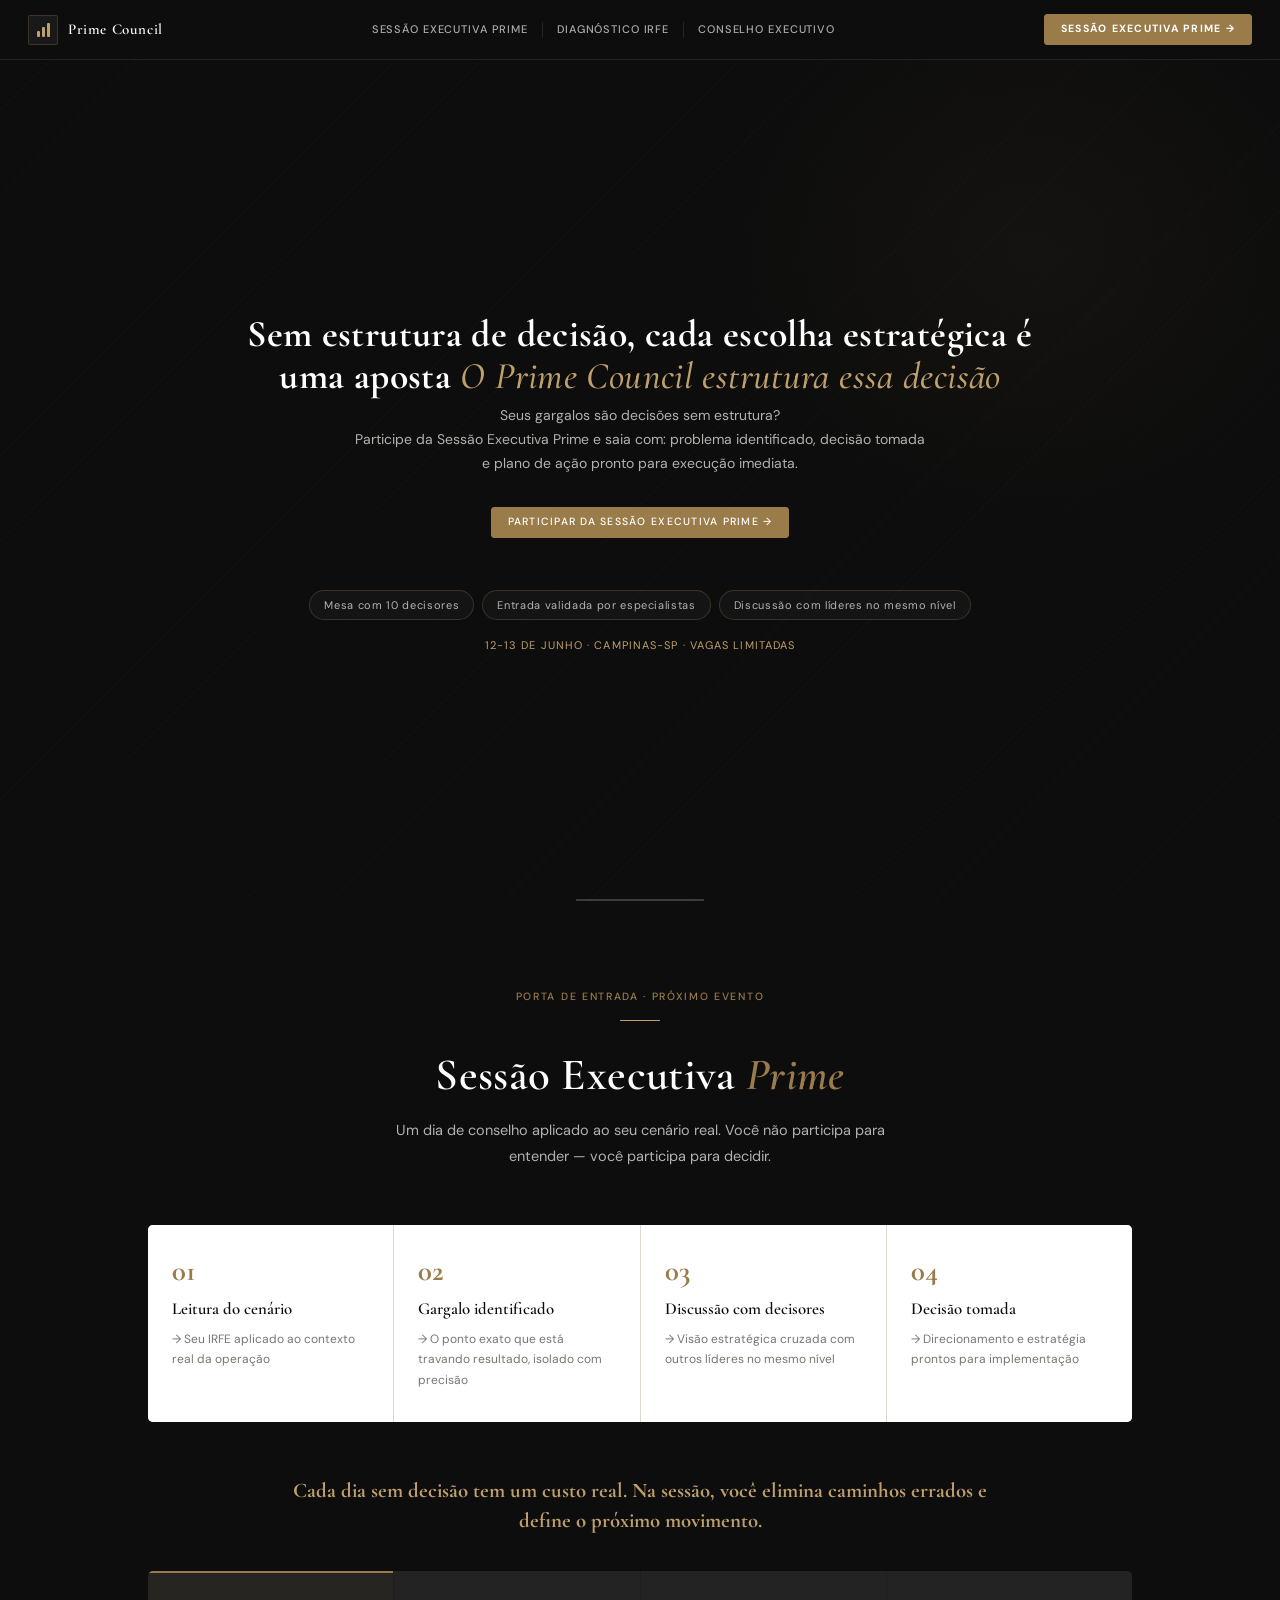
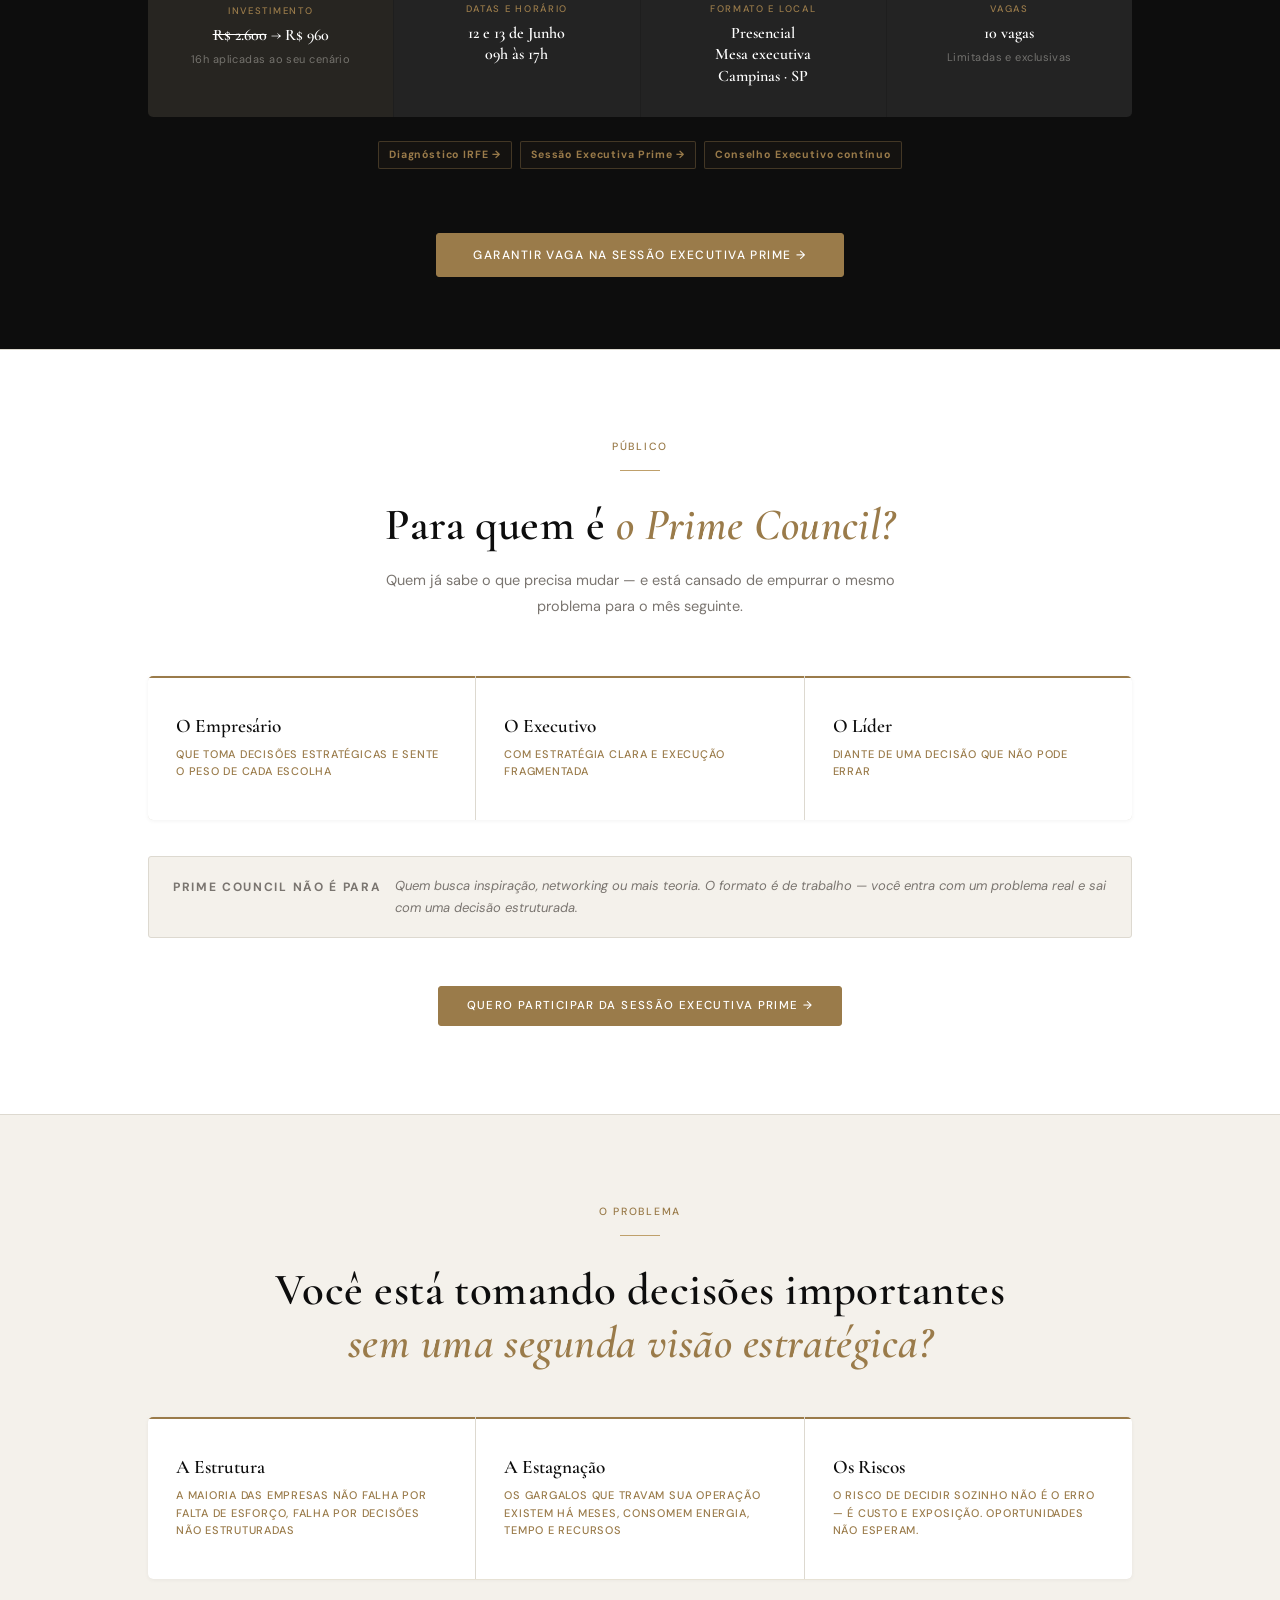
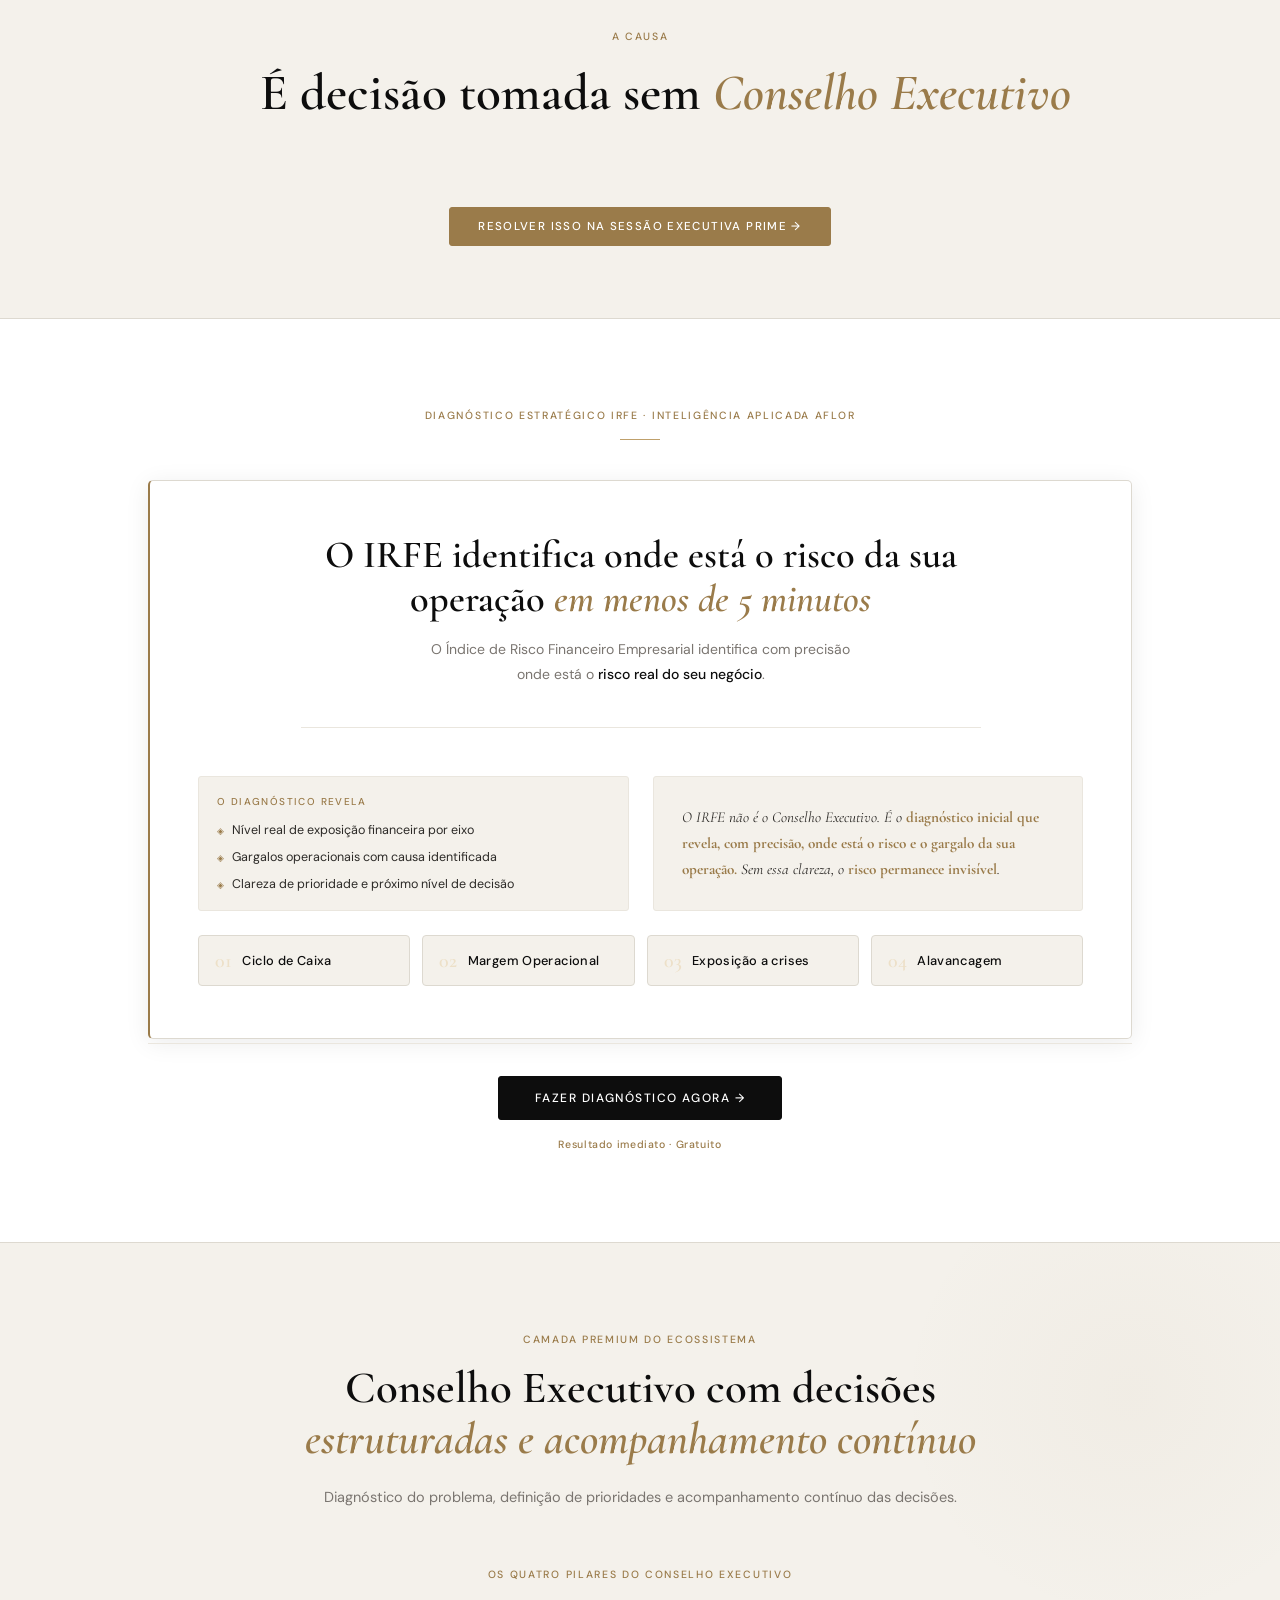
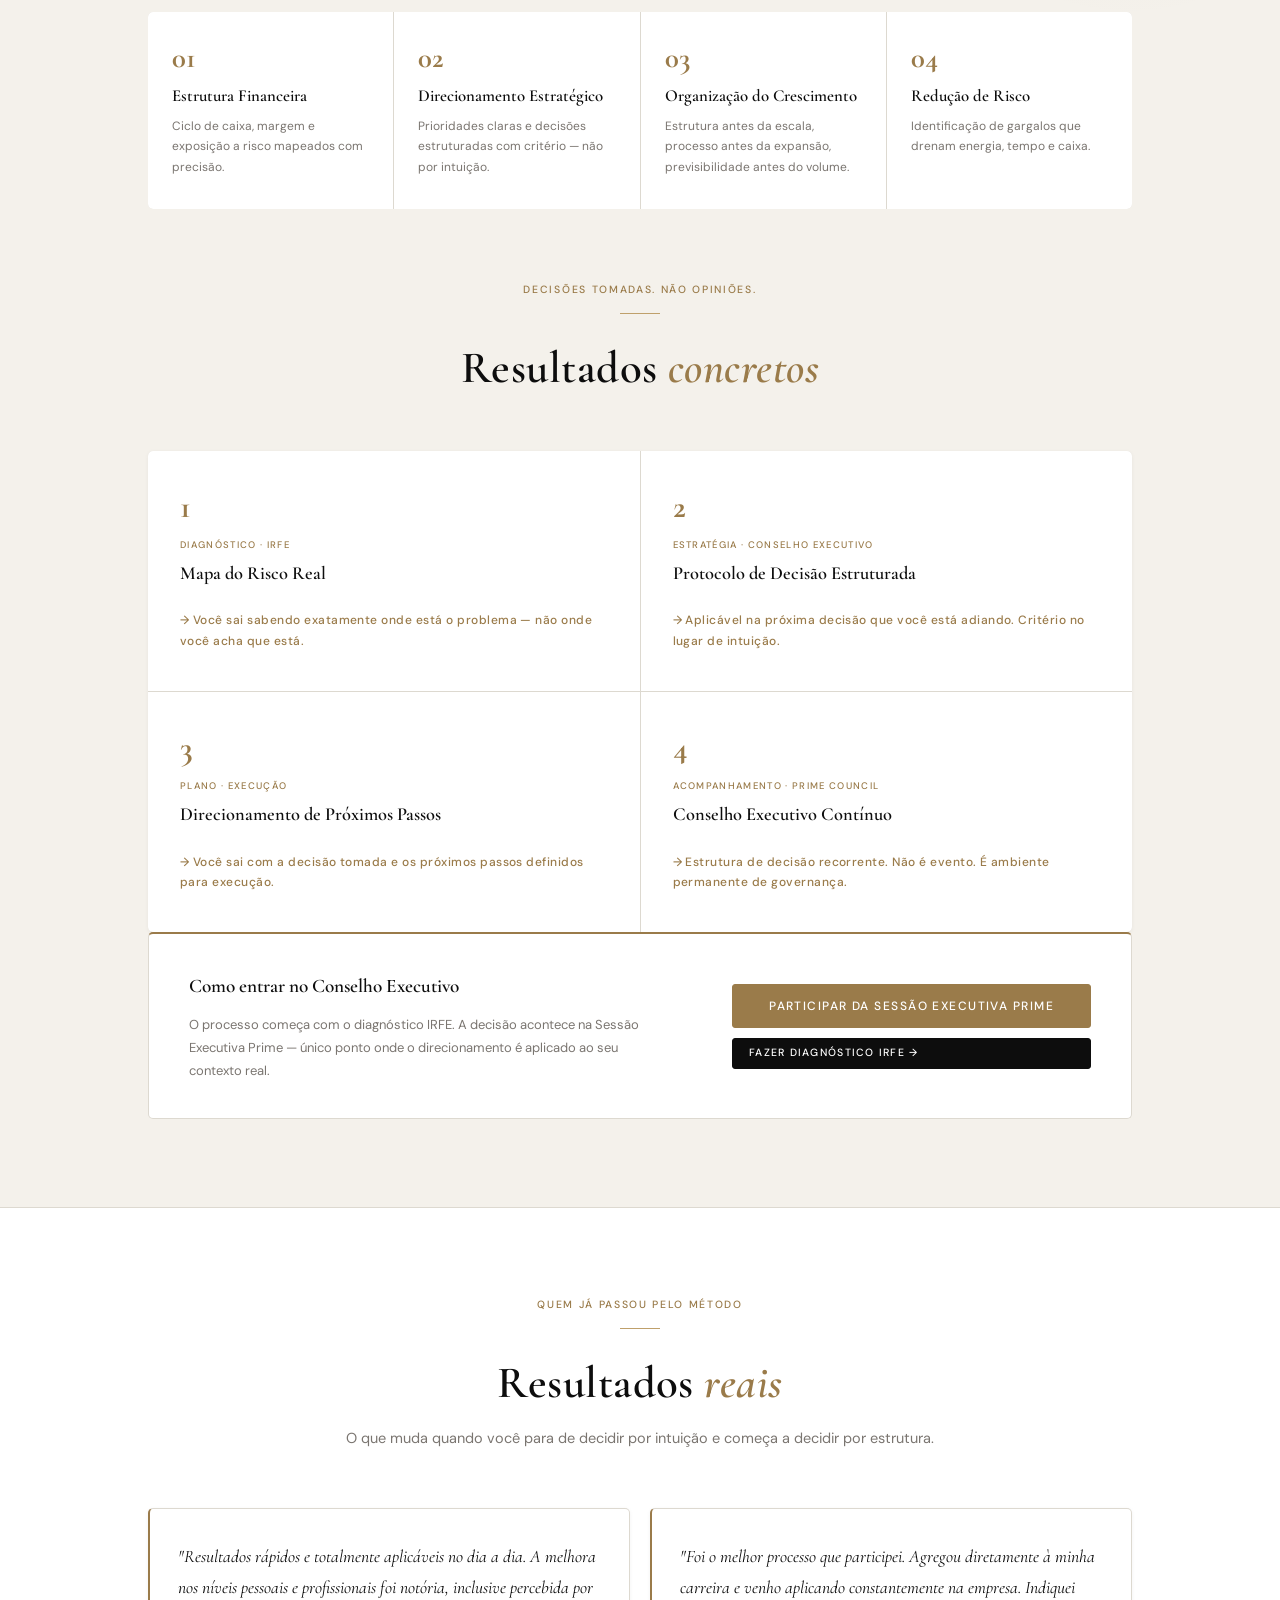
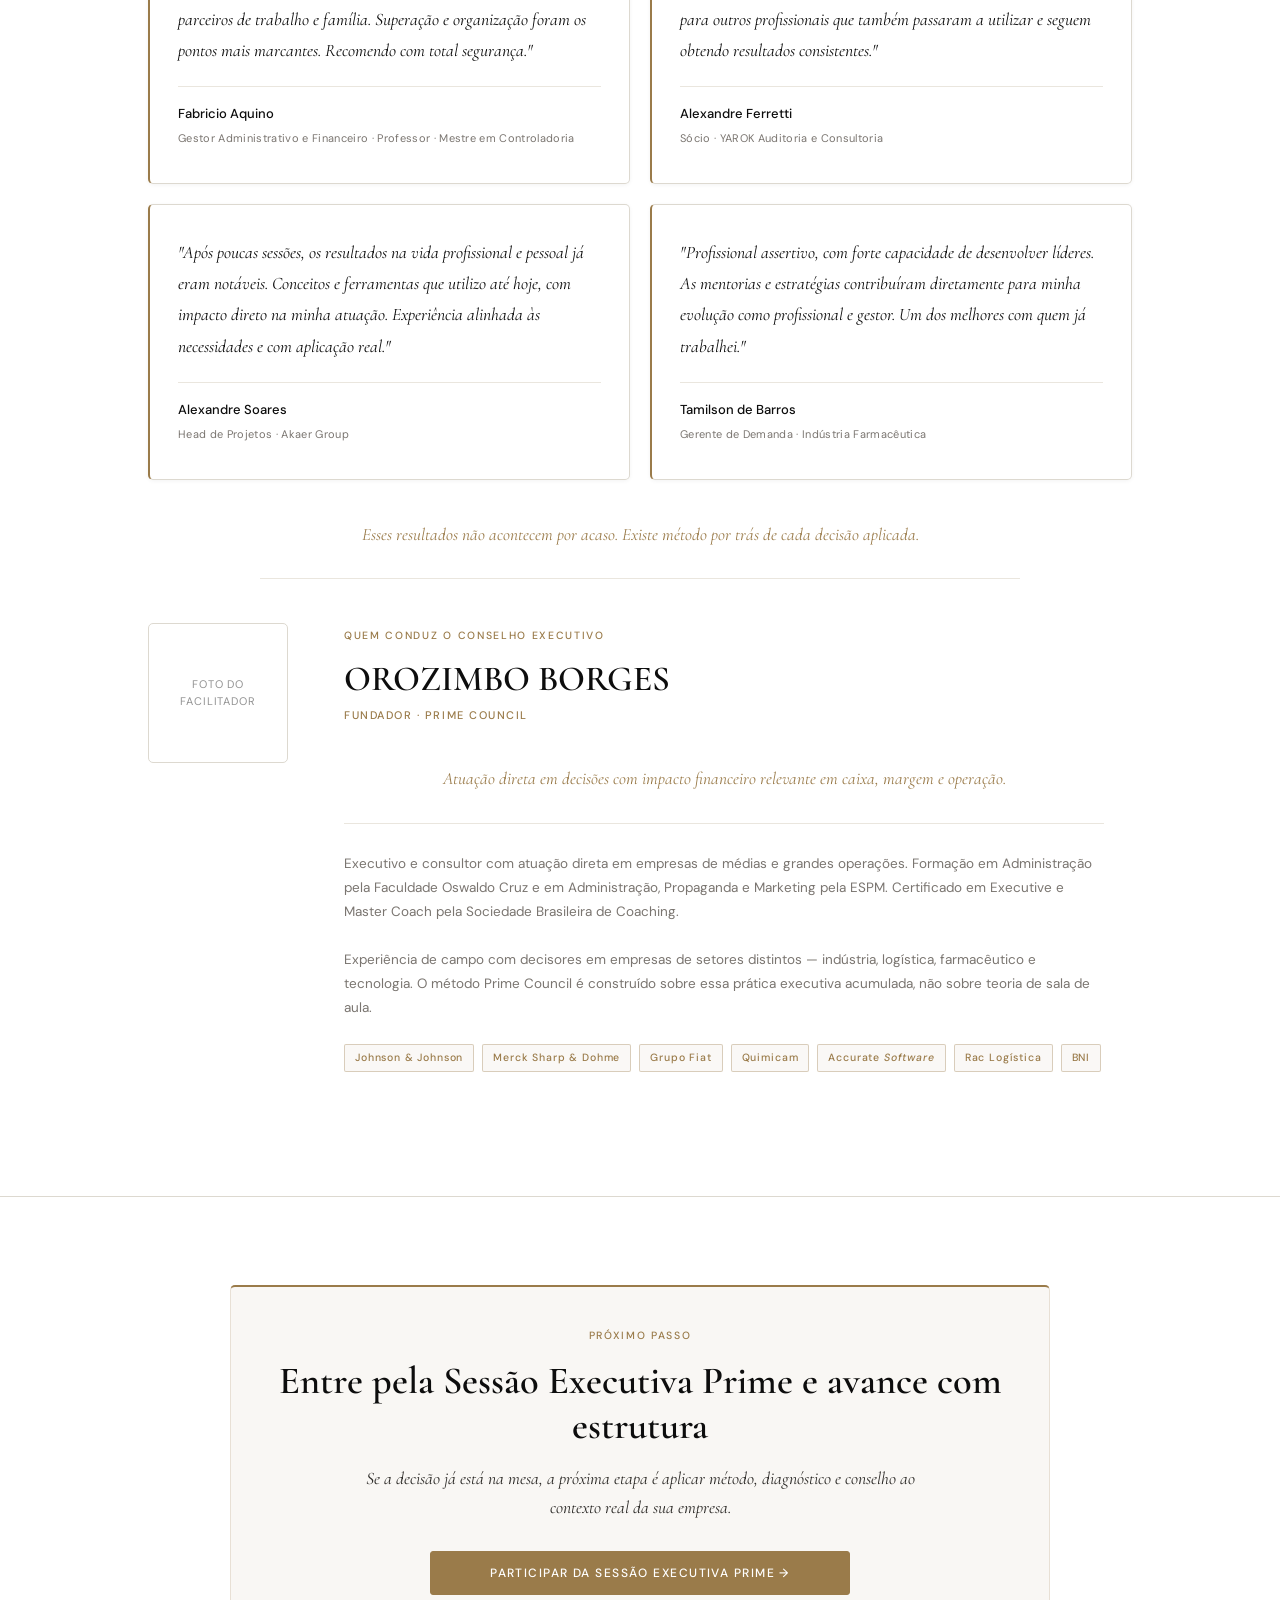
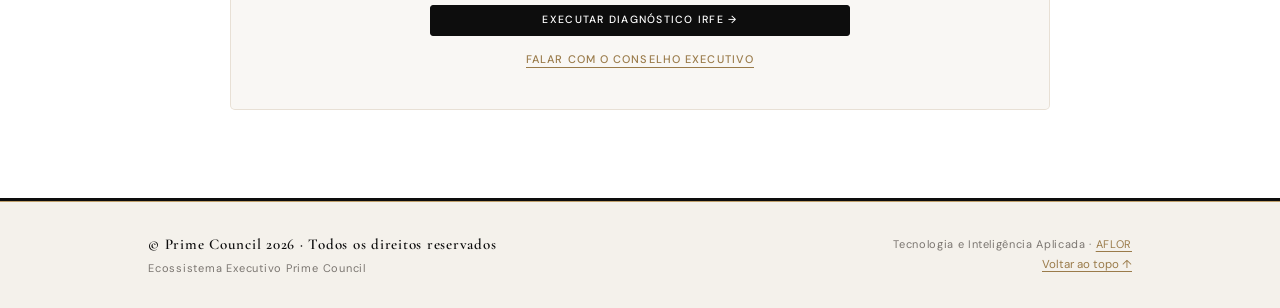
==== commit e41dead5: "Add files via upload" ====
--- a/index.html
+++ b/index.html
@@ -169,11 +169,11 @@
           <div class="event-card event-card--invest">
             <div class="event-card-lbl">Investimento</div>
             <div class="event-card-val event-card-val--gold"><s>R$ 2.600</s> → R$ 960</div>
-            <div class="event-card-sub">8h aplicadas ao seu cenário</div>
+            <div class="event-card-sub">16h aplicadas ao seu cenário</div>
           </div>
           <div class="event-card">
             <div class="event-card-lbl">Datas e Horário</div>
-            <div class="event-card-val">12 e 13 de junho<br />09h às 17h</div>
+            <div class="event-card-val">12 e 13 de Junho<br />09h às 17h</div>
           </div>
           <div class="event-card">
             <div class="event-card-lbl">Formato e Local</div>
@@ -182,7 +182,7 @@
           <div class="event-card">
             <div class="event-card-lbl">Vagas</div>
             <div class="event-card-val event-card-val--gold">10 vagas</div>
-            <div class="event-card-sub">Vagas limitadas e exclusivas</div>
+            <div class="event-card-sub">Limitadas e exclusivas</div>
           </div>
         </div>
 
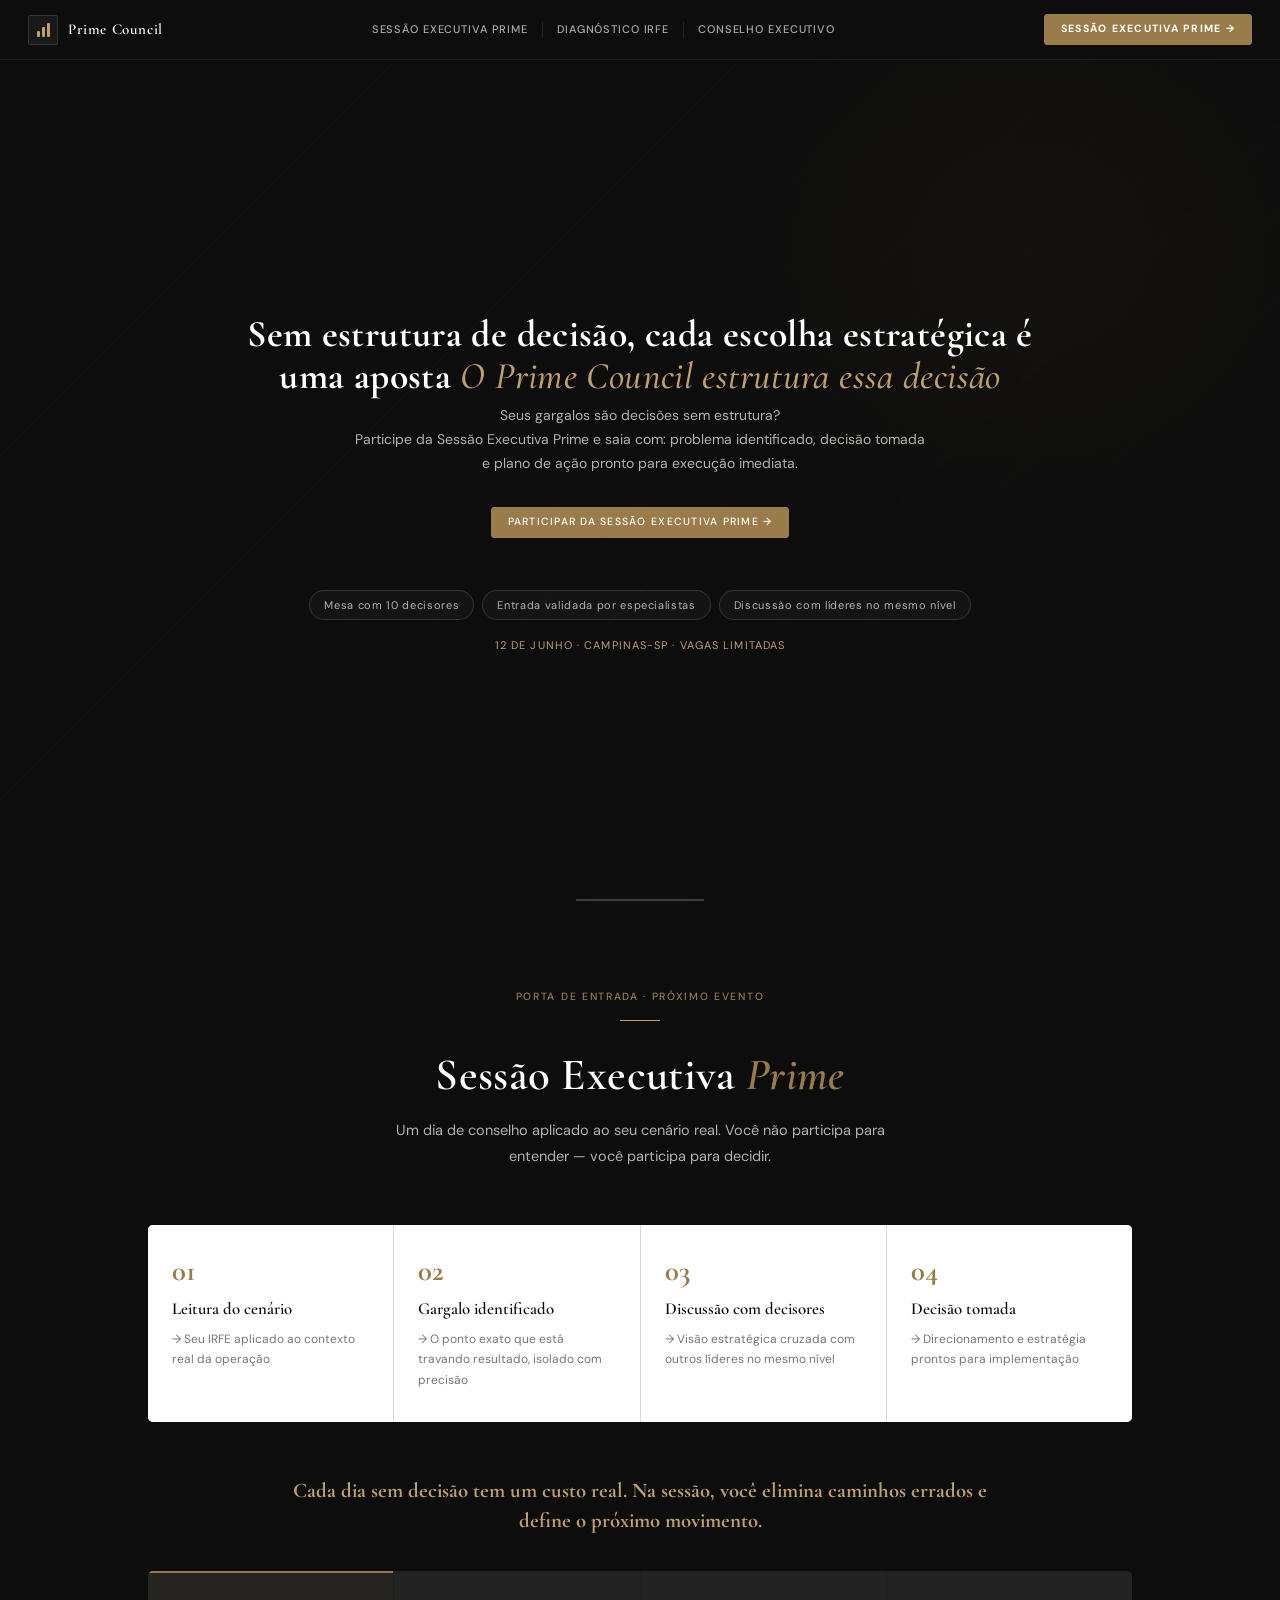
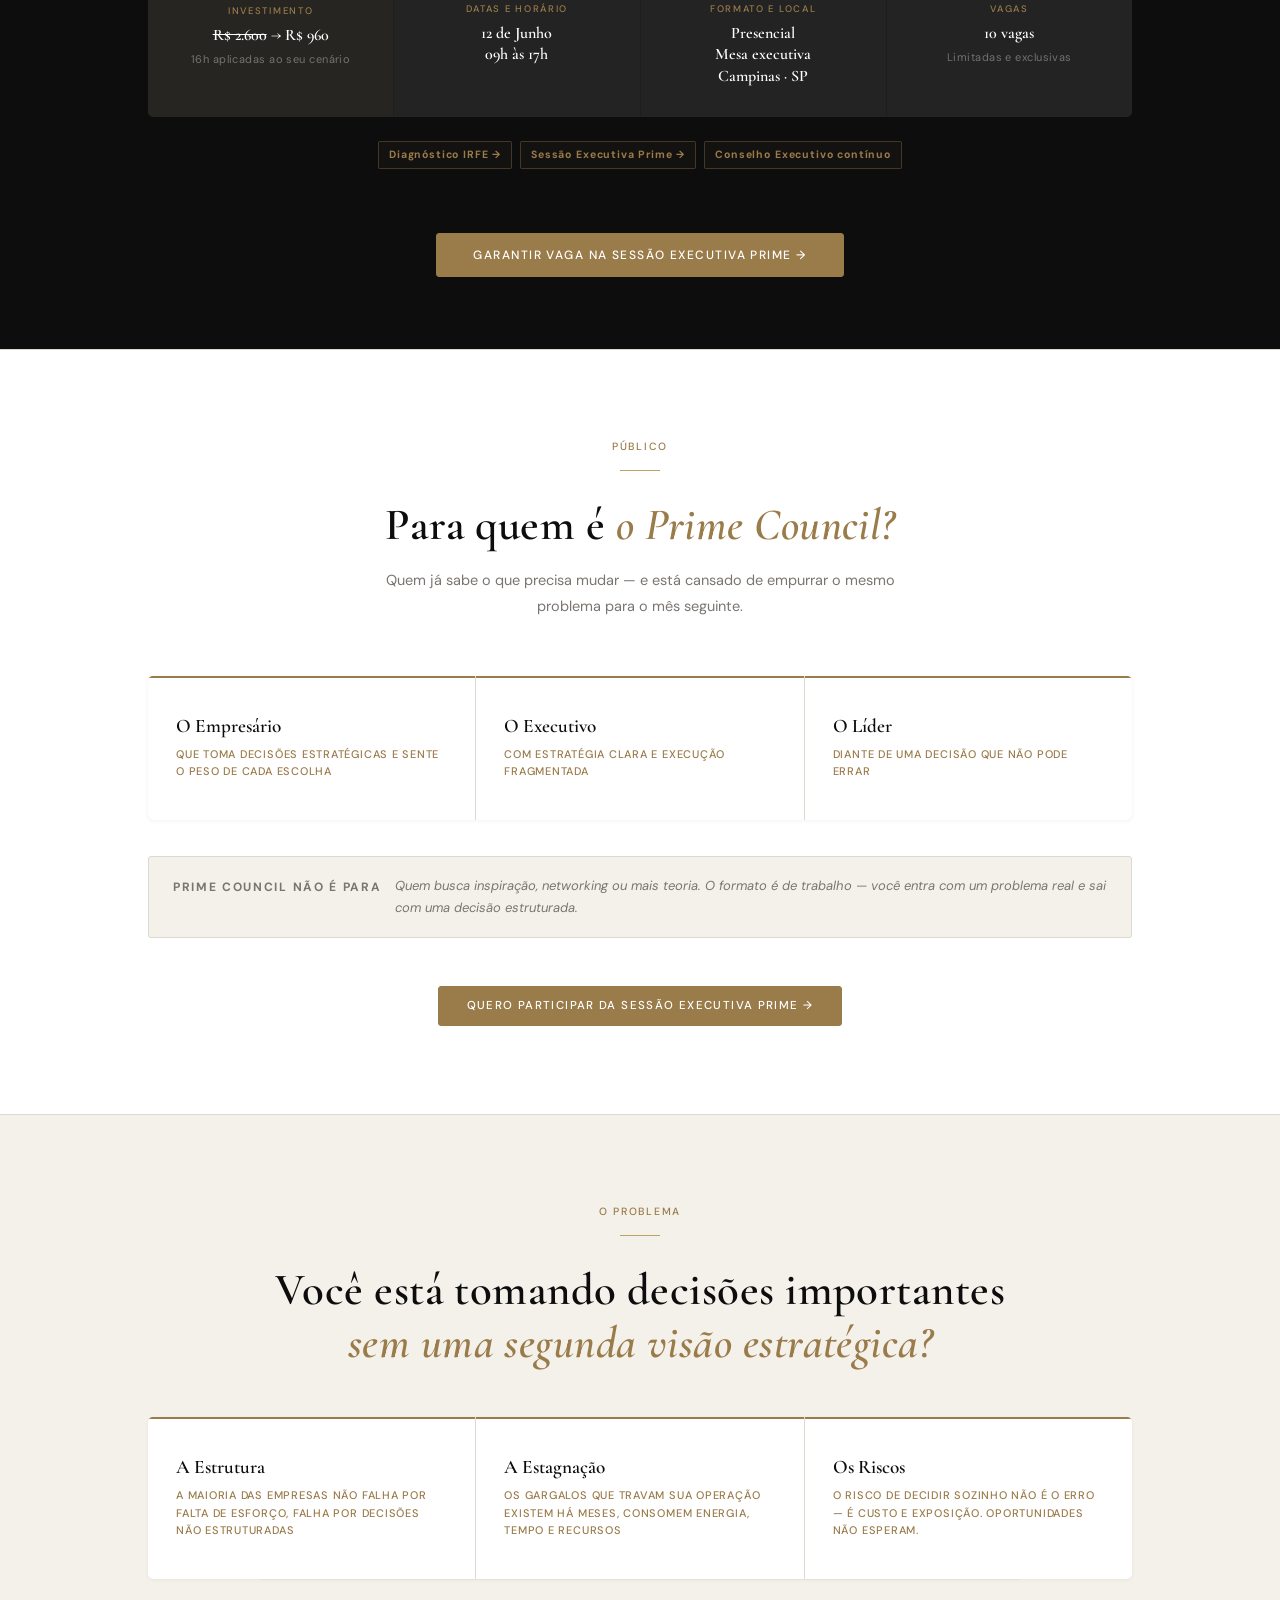
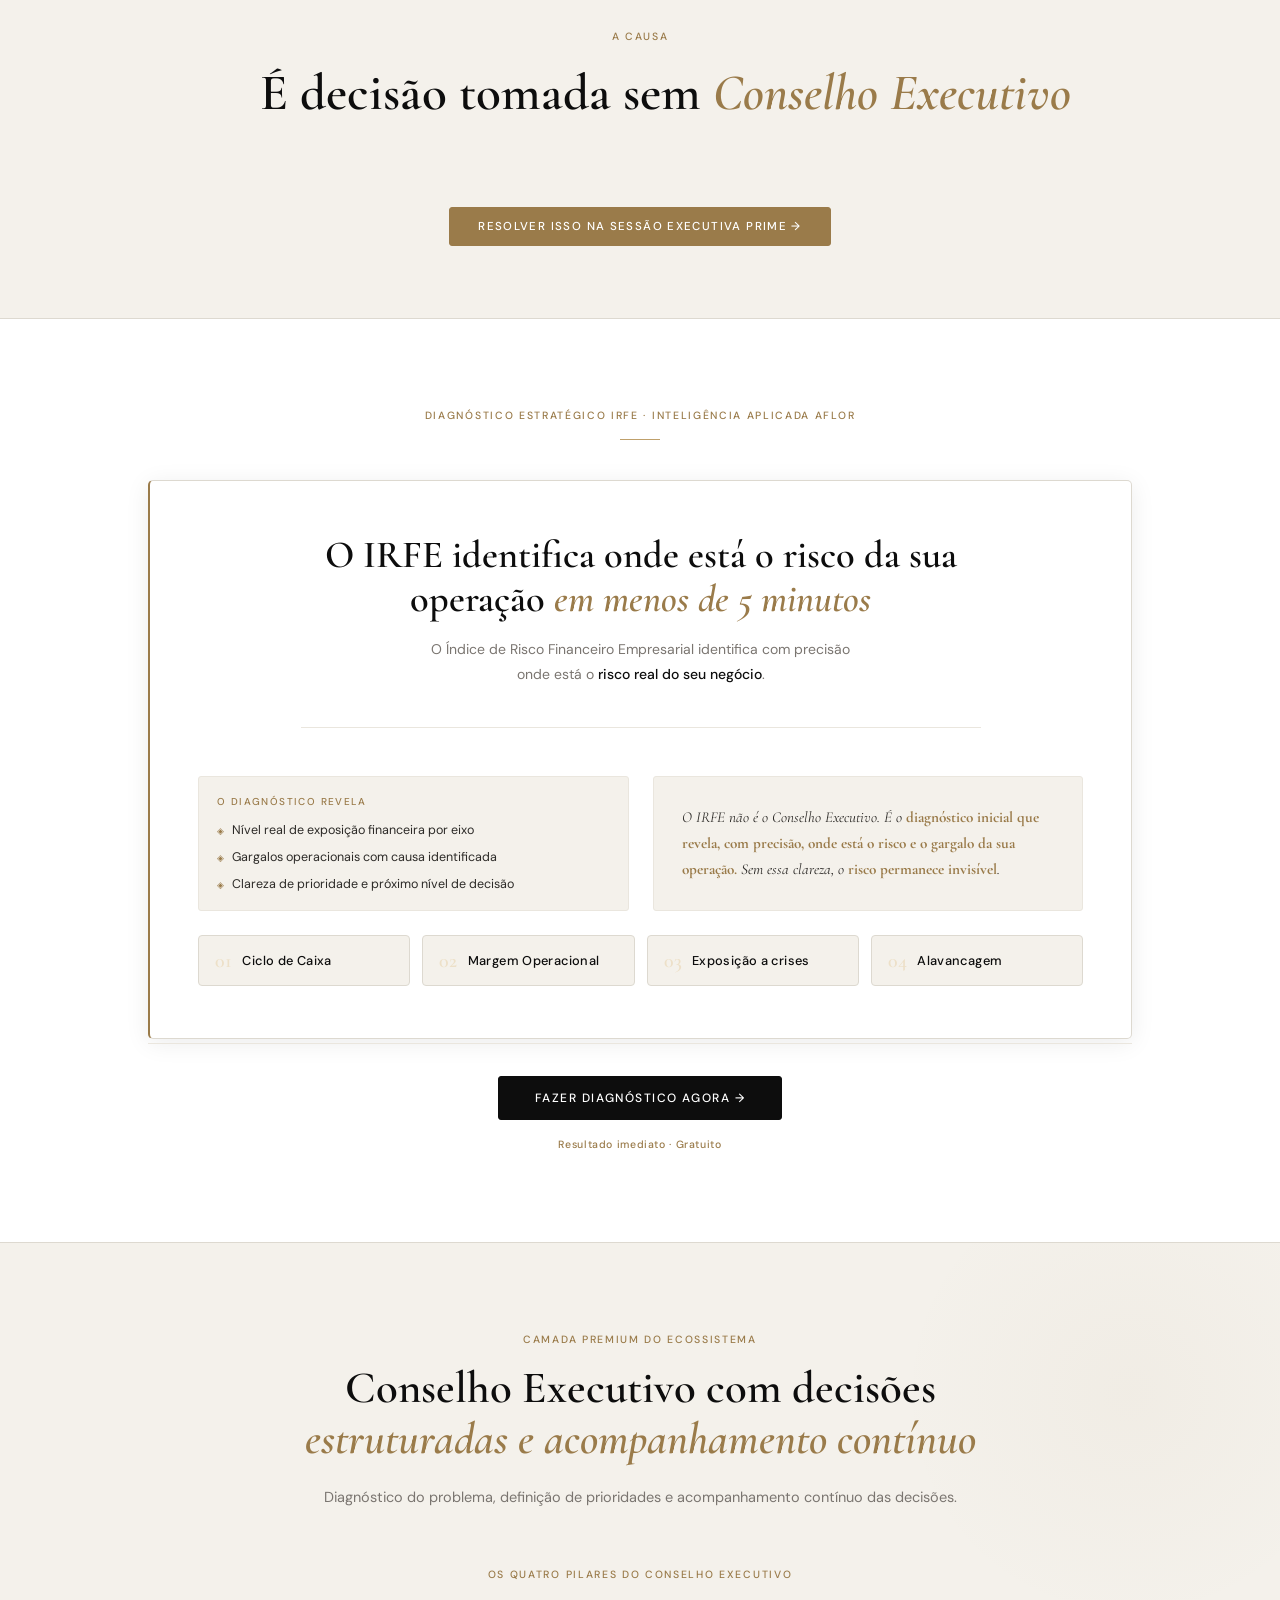
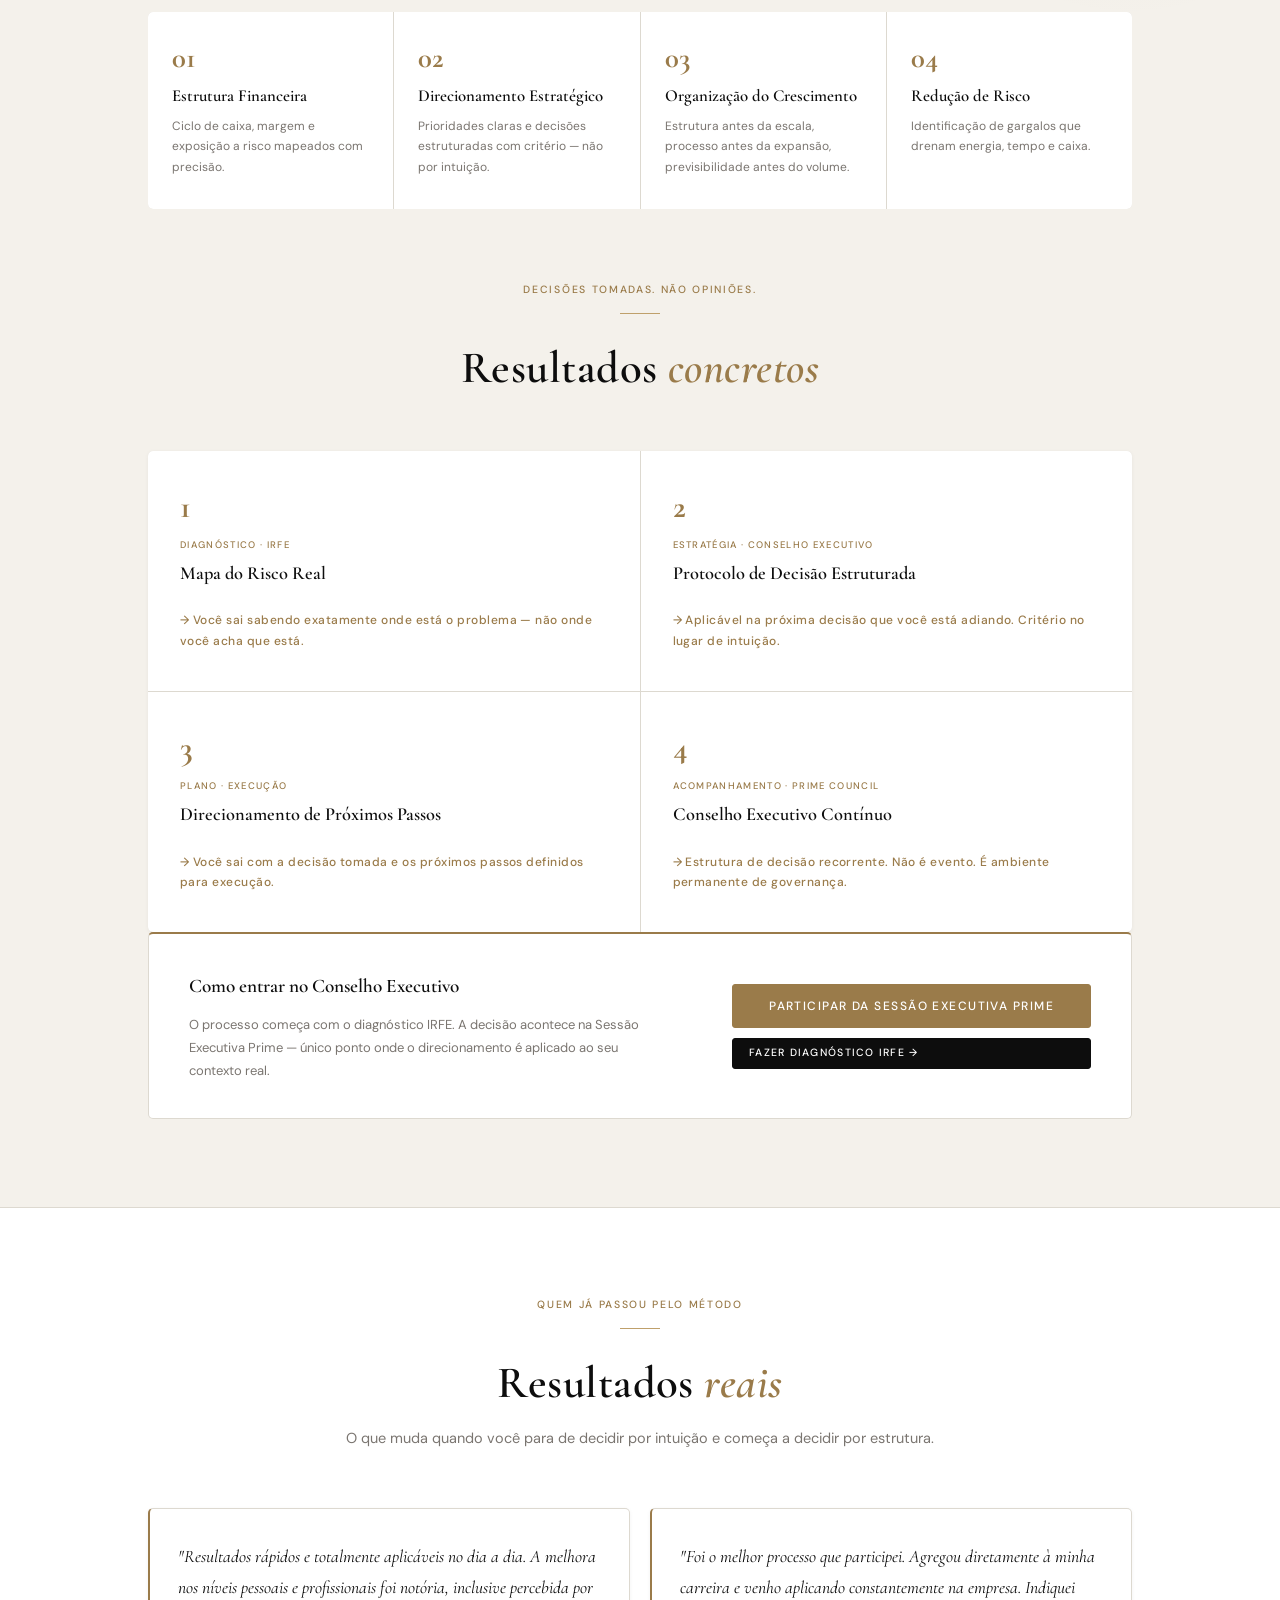
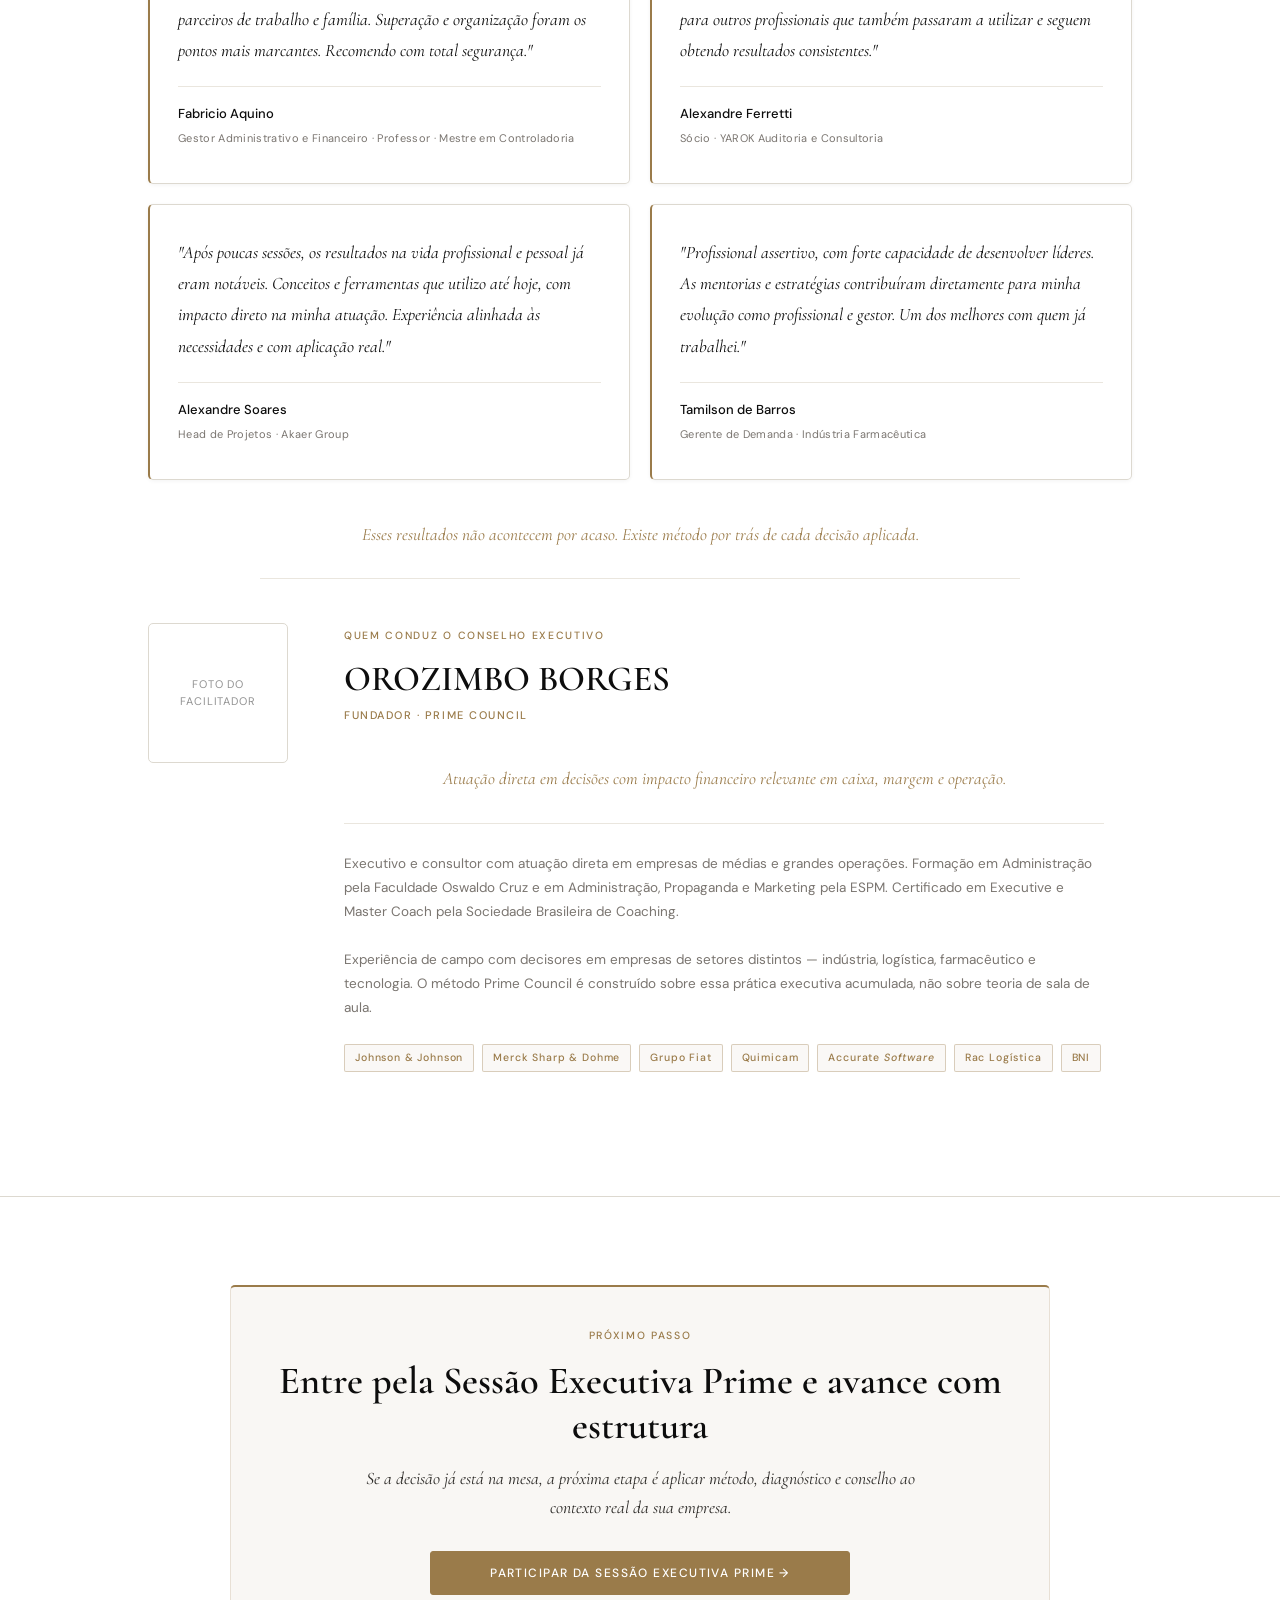
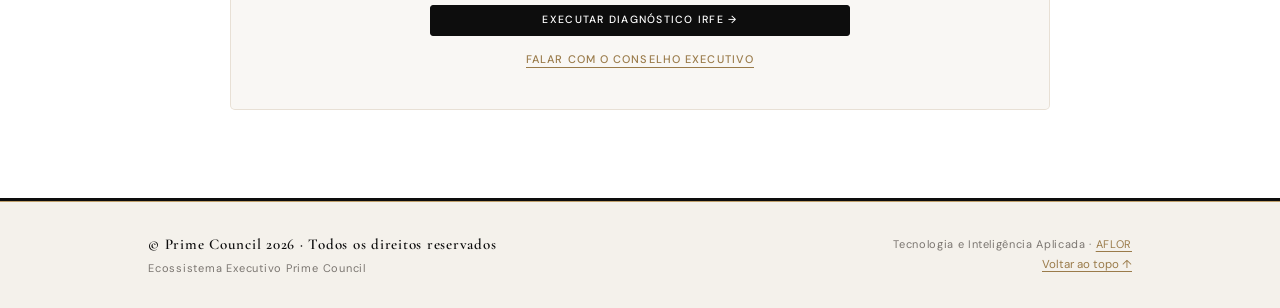
==== commit 8e5d24ea: "Add files via upload" ====
--- a/index.html
+++ b/index.html
@@ -5,7 +5,7 @@
   <meta name="viewport" content="width=device-width, initial-scale=1.0" />
   <title>Prime Council · Conselho Executivo para Decisões Estratégicas</title>
 
-  <meta name="description" content="Prime Council é um Conselho Executivo para empresários e líderes que precisam de clareza de decisão, diagnóstico de risco e estrutura estratégica contínua. Sessão Executiva Prime em Campinas — 12 e 13 de Junho de 2026." />
+  <meta name="description" content="Prime Council é um Conselho Executivo para empresários e líderes que precisam de clareza de decisão, diagnóstico de risco e estrutura estratégica contínua. Sessão Executiva Prime em Campinas — 12 de Junho de 2026." />
   <link rel="canonical" href="https://neto-aflor.github.io/prime-council/" />
   <link rel="alternate" hreflang="pt-BR" href="https://neto-aflor.github.io/prime-council/" />
   <meta name="robots" content="index, follow" />
@@ -14,12 +14,12 @@
   <meta property="og:type" content="website" />
   <meta property="og:locale" content="pt_BR" />
   <meta property="og:title" content="Prime Council · Conselho Executivo para Decisões Estratégicas" />
-  <meta property="og:description" content="Diagnóstico de risco, decisões estruturadas e governança contínua. Sessão Executiva Prime em Campinas — 12 e 13 de Junho de 2026." />
+  <meta property="og:description" content="Diagnóstico de risco, decisões estruturadas e governança contínua. Sessão Executiva Prime em Campinas — 12 de Junho de 2026." />
   <meta property="og:image" content="https://neto-aflor.github.io/prime-council/og-image.jpg" />
   <meta property="og:url" content="https://neto-aflor.github.io/prime-council/" />
   <meta name="twitter:card" content="summary_large_image" />
   <meta name="twitter:title" content="Prime Council · Conselho Executivo para Decisões Estratégicas" />
-  <meta name="twitter:description" content="Diagnóstico de risco, decisões estruturadas e governança contínua. Sessão Executiva Prime em Campinas — 12 e 13 de Junho de 2026." />
+  <meta name="twitter:description" content="Diagnóstico de risco, decisões estruturadas e governança contínua. Sessão Executiva Prime em Campinas — 12 de Junho de 2026." />
   <meta name="twitter:image" content="https://neto-aflor.github.io/prime-council/og-image.jpg" />
   <meta property="og:image:alt" content="Sessão Executiva Prime Council em Campinas" />
   <meta name="twitter:site" content="@primecouncil" />
@@ -70,7 +70,7 @@
            target="_blank"
            rel="noopener noreferrer"
            class="btn btn-gold btn-sm"
-           aria-label="Garantir vaga na Sessão Executiva Prime — 12 e 13 de Junho, Campinas"
+           aria-label="Garantir vaga na Sessão Executiva Prime — 12 de Junho, Campinas"
            data-flow="event-entry"
            data-entry="cold"
            data-cta-position="header">
@@ -105,7 +105,7 @@
              target="_blank"
              rel="noopener noreferrer"
              class="btn btn-gold btn-sm"
-             aria-label="Garantir vaga na Sessão Executiva Prime — 12 e 13 de Junho, Campinas"
+             aria-label="Garantir vaga na Sessão Executiva Prime — 12 de Junho, Campinas"
              data-flow="event-entry"
              data-cta-position="hero-primary">
             Participar da Sessão Executiva Prime →
@@ -119,7 +119,7 @@
         </div>
 
         <div class="hero-urgency">
-          <span>12-13 de junho · Campinas-SP · vagas limitadas</span>
+          <span>12 de junho · Campinas-SP · vagas limitadas</span>
         </div>
 
       </div>
@@ -128,7 +128,7 @@
 <!-- ============================================================
        SEÇÃO 2 · EVENTO — Sessão Executiva Prime
     ============================================================ -->
-    <section id="evento" aria-label="Sessão Executiva Prime — 12 e 13 de Junho">
+    <section id="evento" aria-label="Sessão Executiva Prime — 12 de Junho">
       <div class="container">
 
         <div class="section-header">
@@ -173,7 +173,7 @@
           </div>
           <div class="event-card">
             <div class="event-card-lbl">Datas e Horário</div>
-            <div class="event-card-val">12 e 13 de Junho<br />09h às 17h</div>
+            <div class="event-card-val">12 de Junho<br />09h às 17h</div>
           </div>
           <div class="event-card">
             <div class="event-card-lbl">Formato e Local</div>
@@ -733,7 +733,7 @@
               "@type": "WebPage",
               "name": "Prime Council — Conselho Executivo para Decisões Estratégicas",
               "url": "https://neto-aflor.github.io/prime-council/",
-              "description": "Prime Council é um Conselho Executivo para empresários e líderes que precisam de clareza de decisão, diagnóstico de risco e estrutura estratégica contínua. Sessão Executiva Prime em Campinas — 12 e 13 de Junho de 2026.",
+              "description": "Prime Council é um Conselho Executivo para empresários e líderes que precisam de clareza de decisão, diagnóstico de risco e estrutura estratégica contínua. Sessão Executiva Prime em Campinas — 12 de Junho de 2026.",
               "inLanguage": "pt-BR",
               "isPartOf": {
                   "@type": "WebSite",
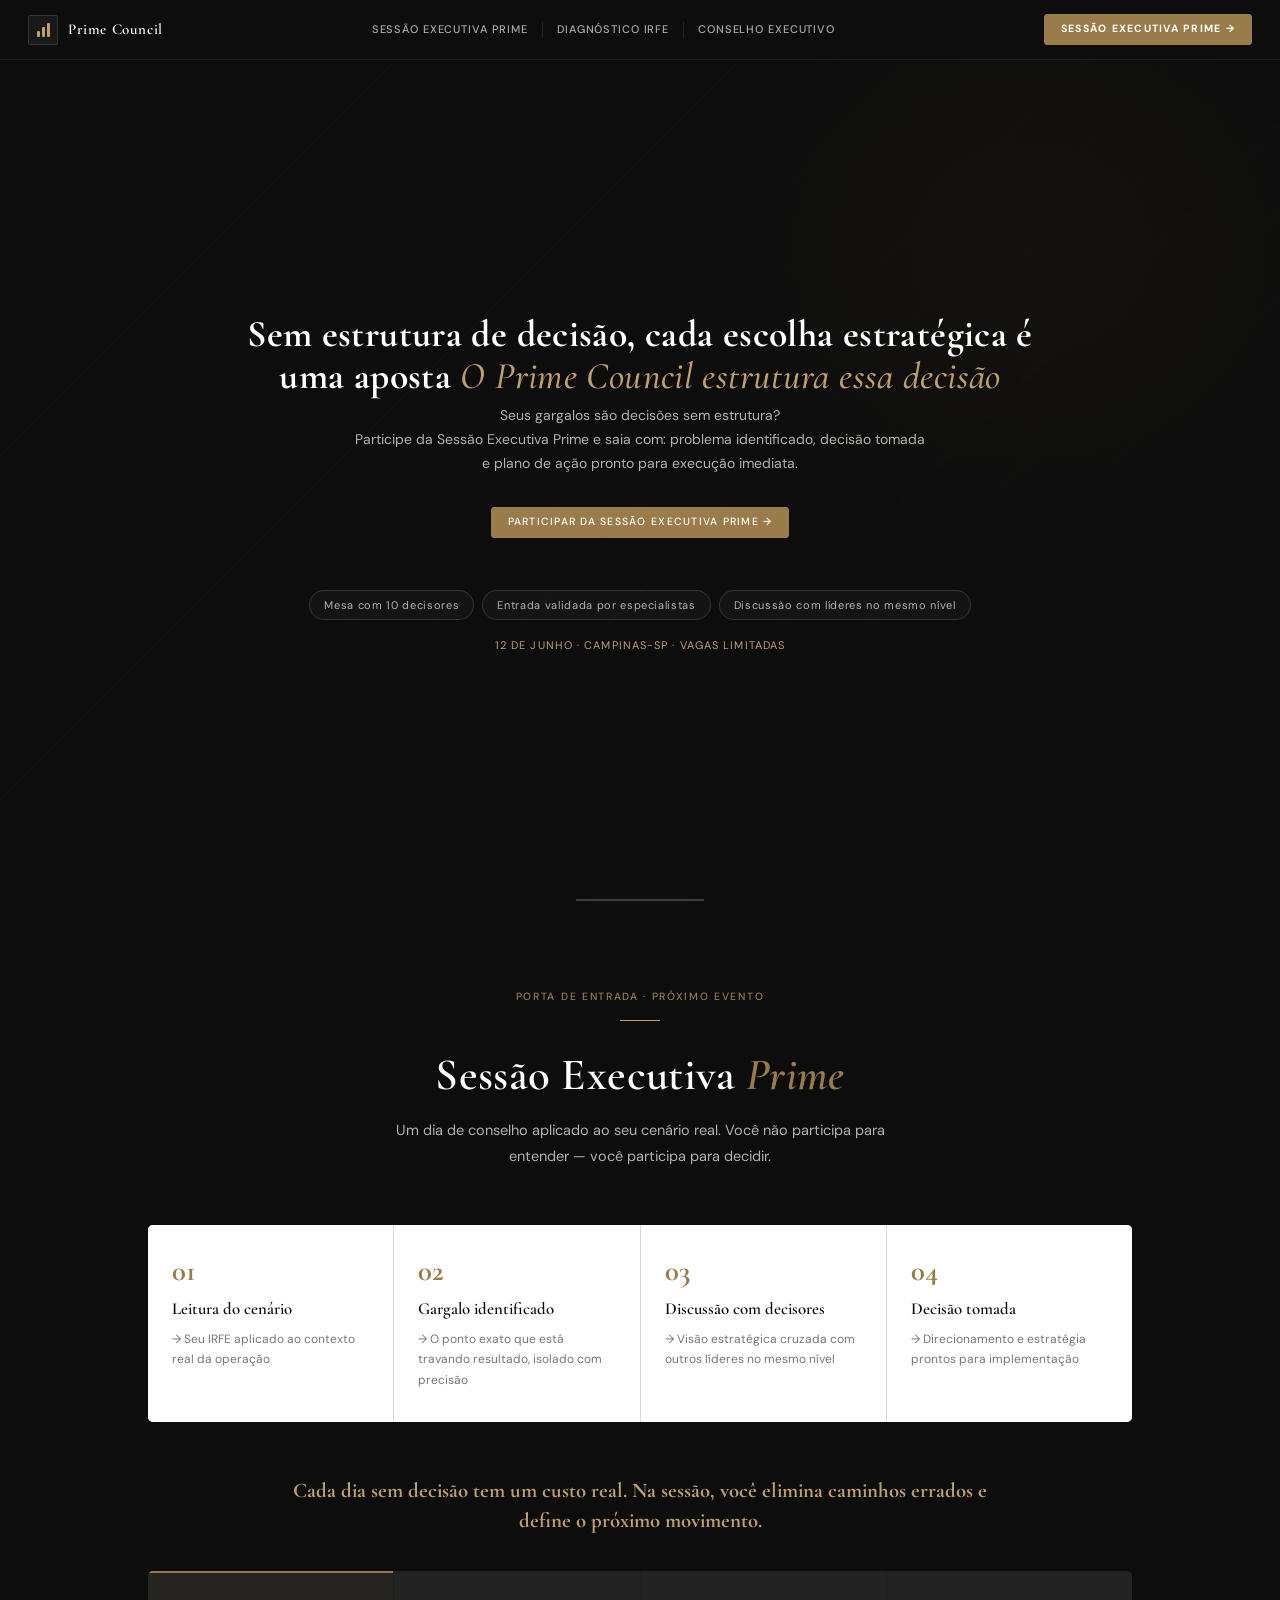
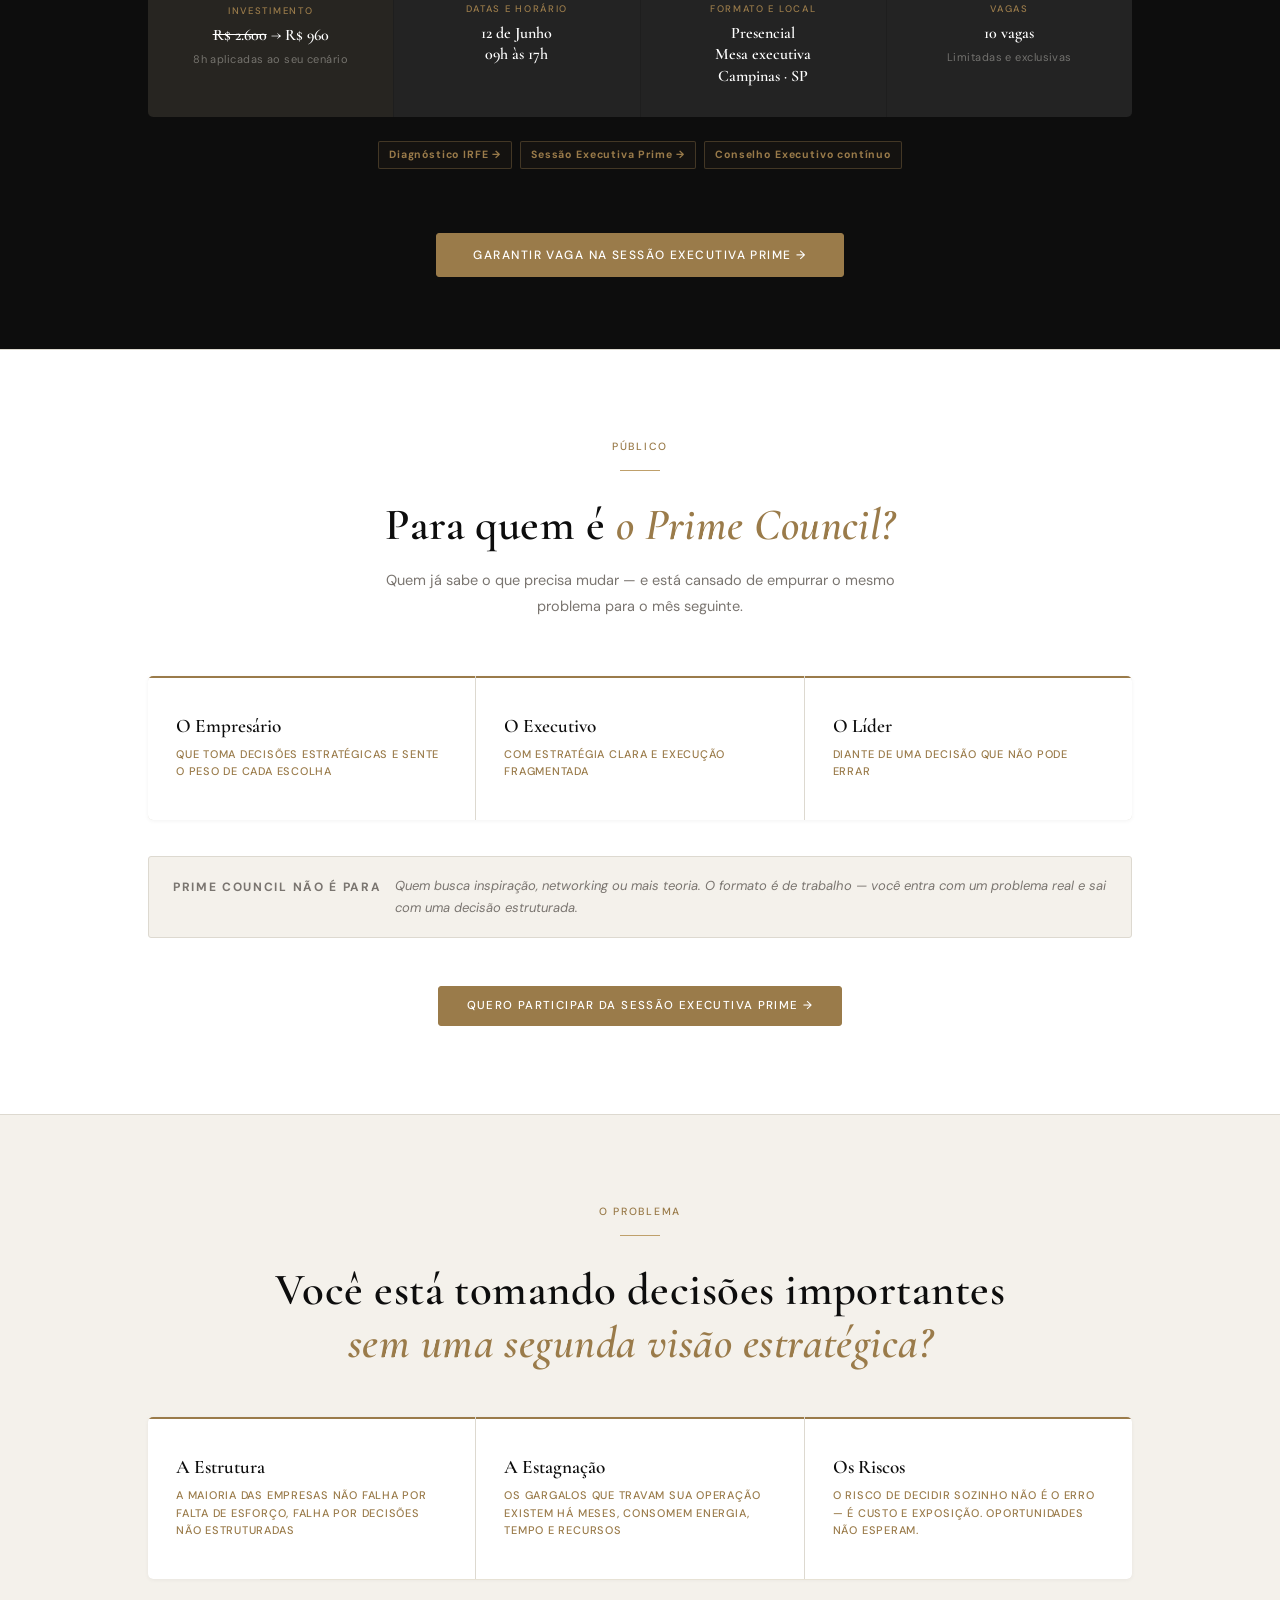
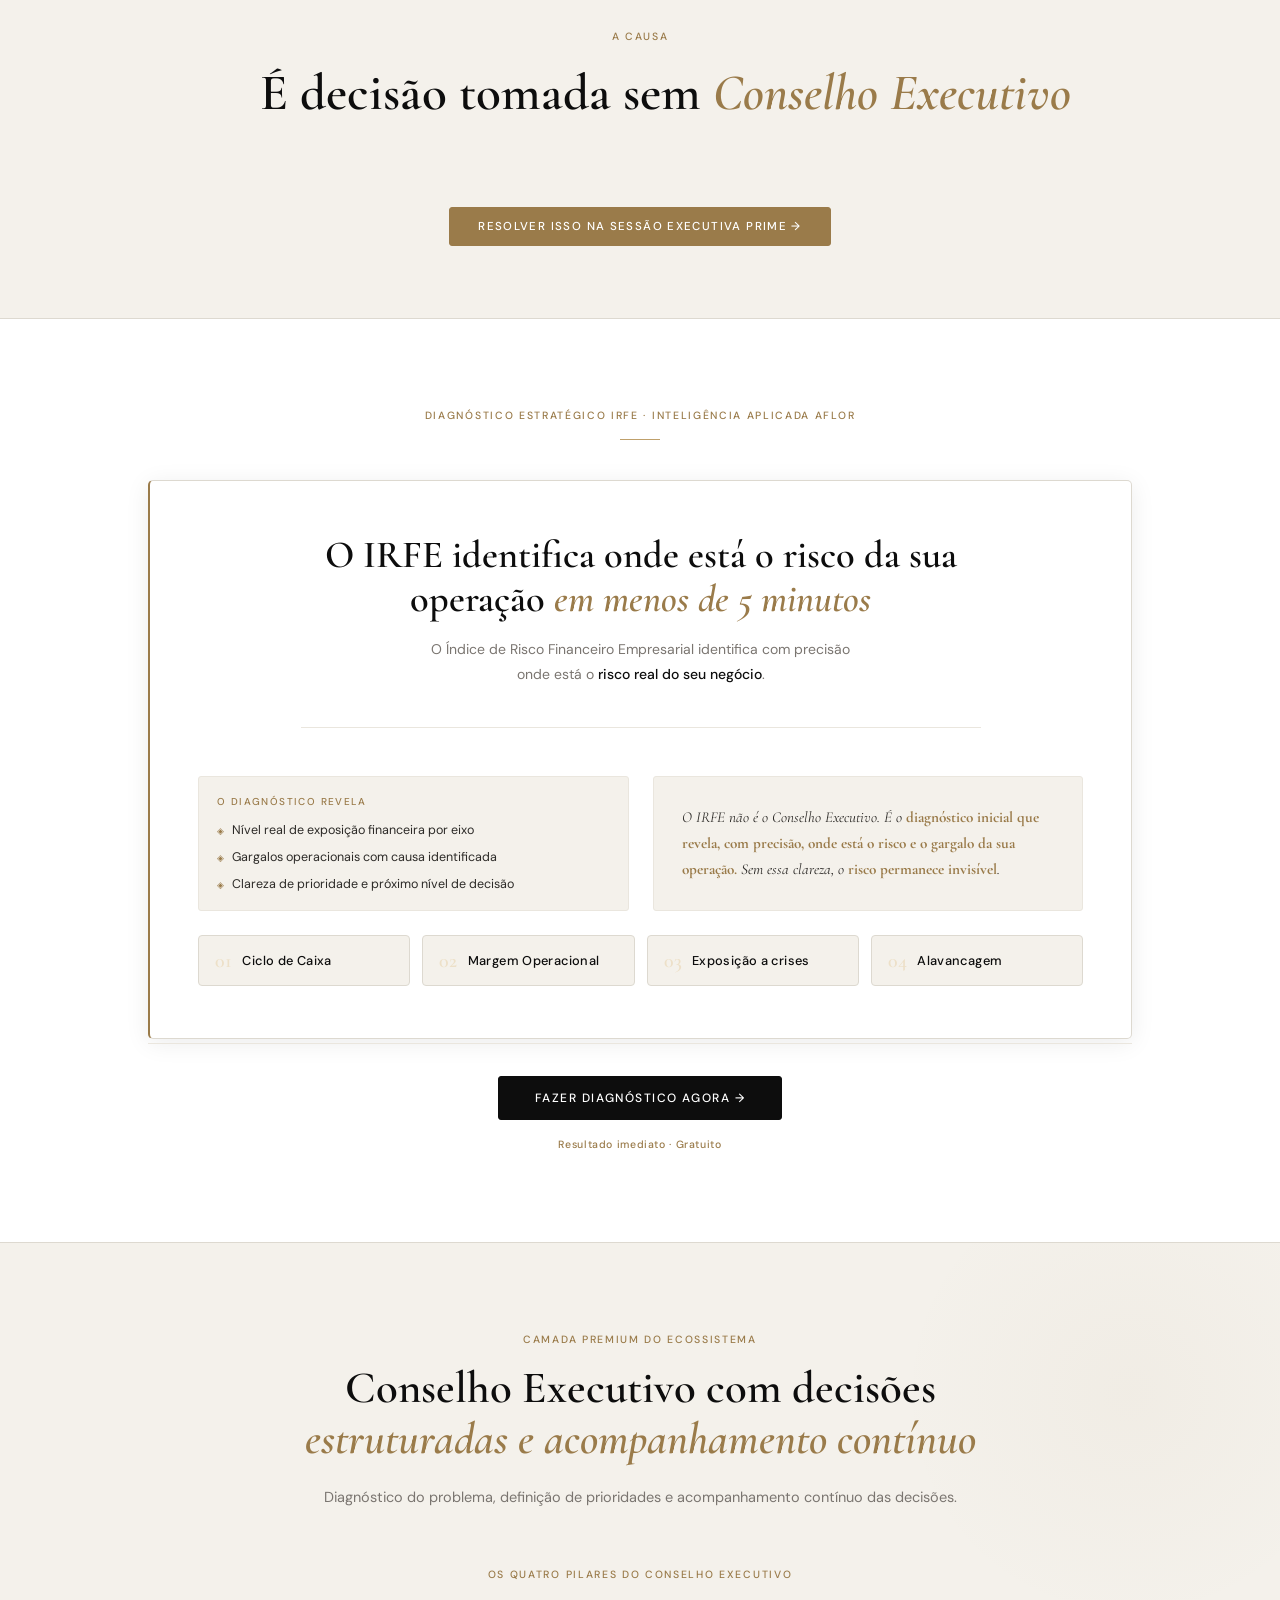
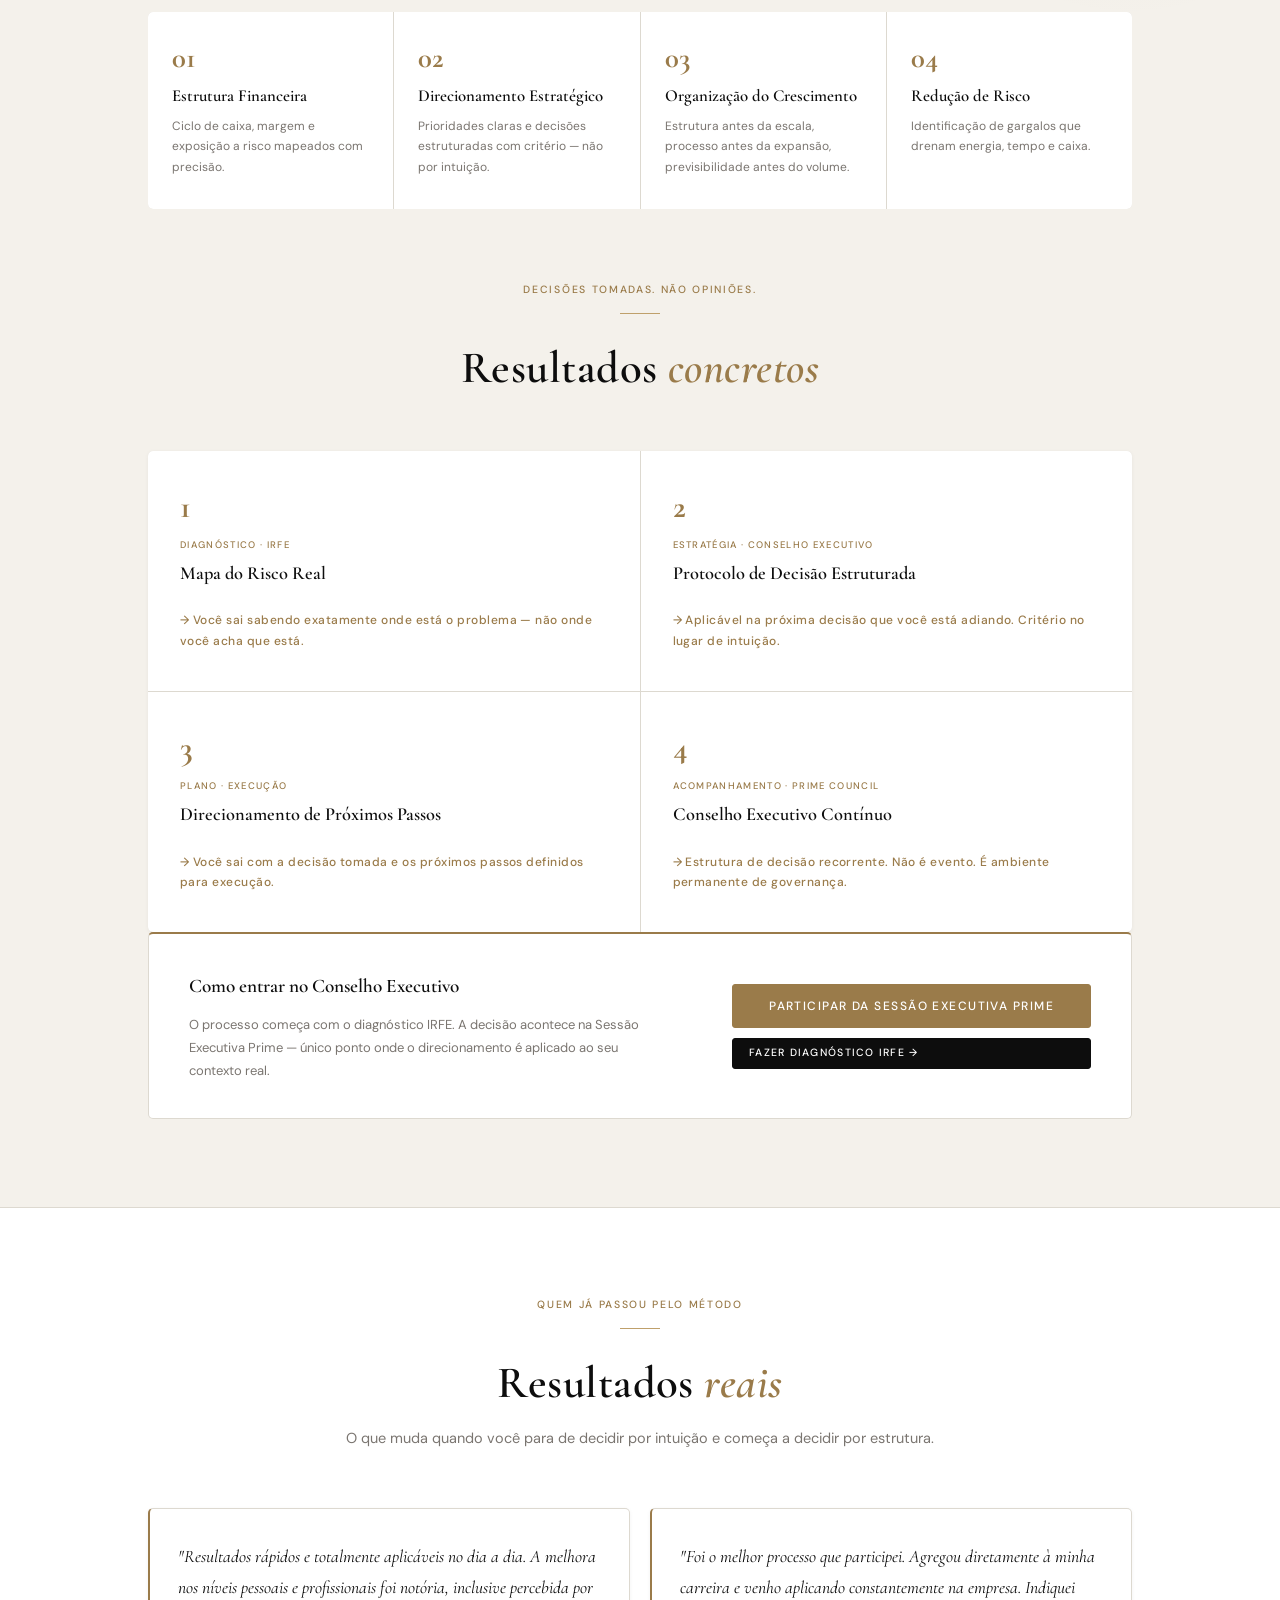
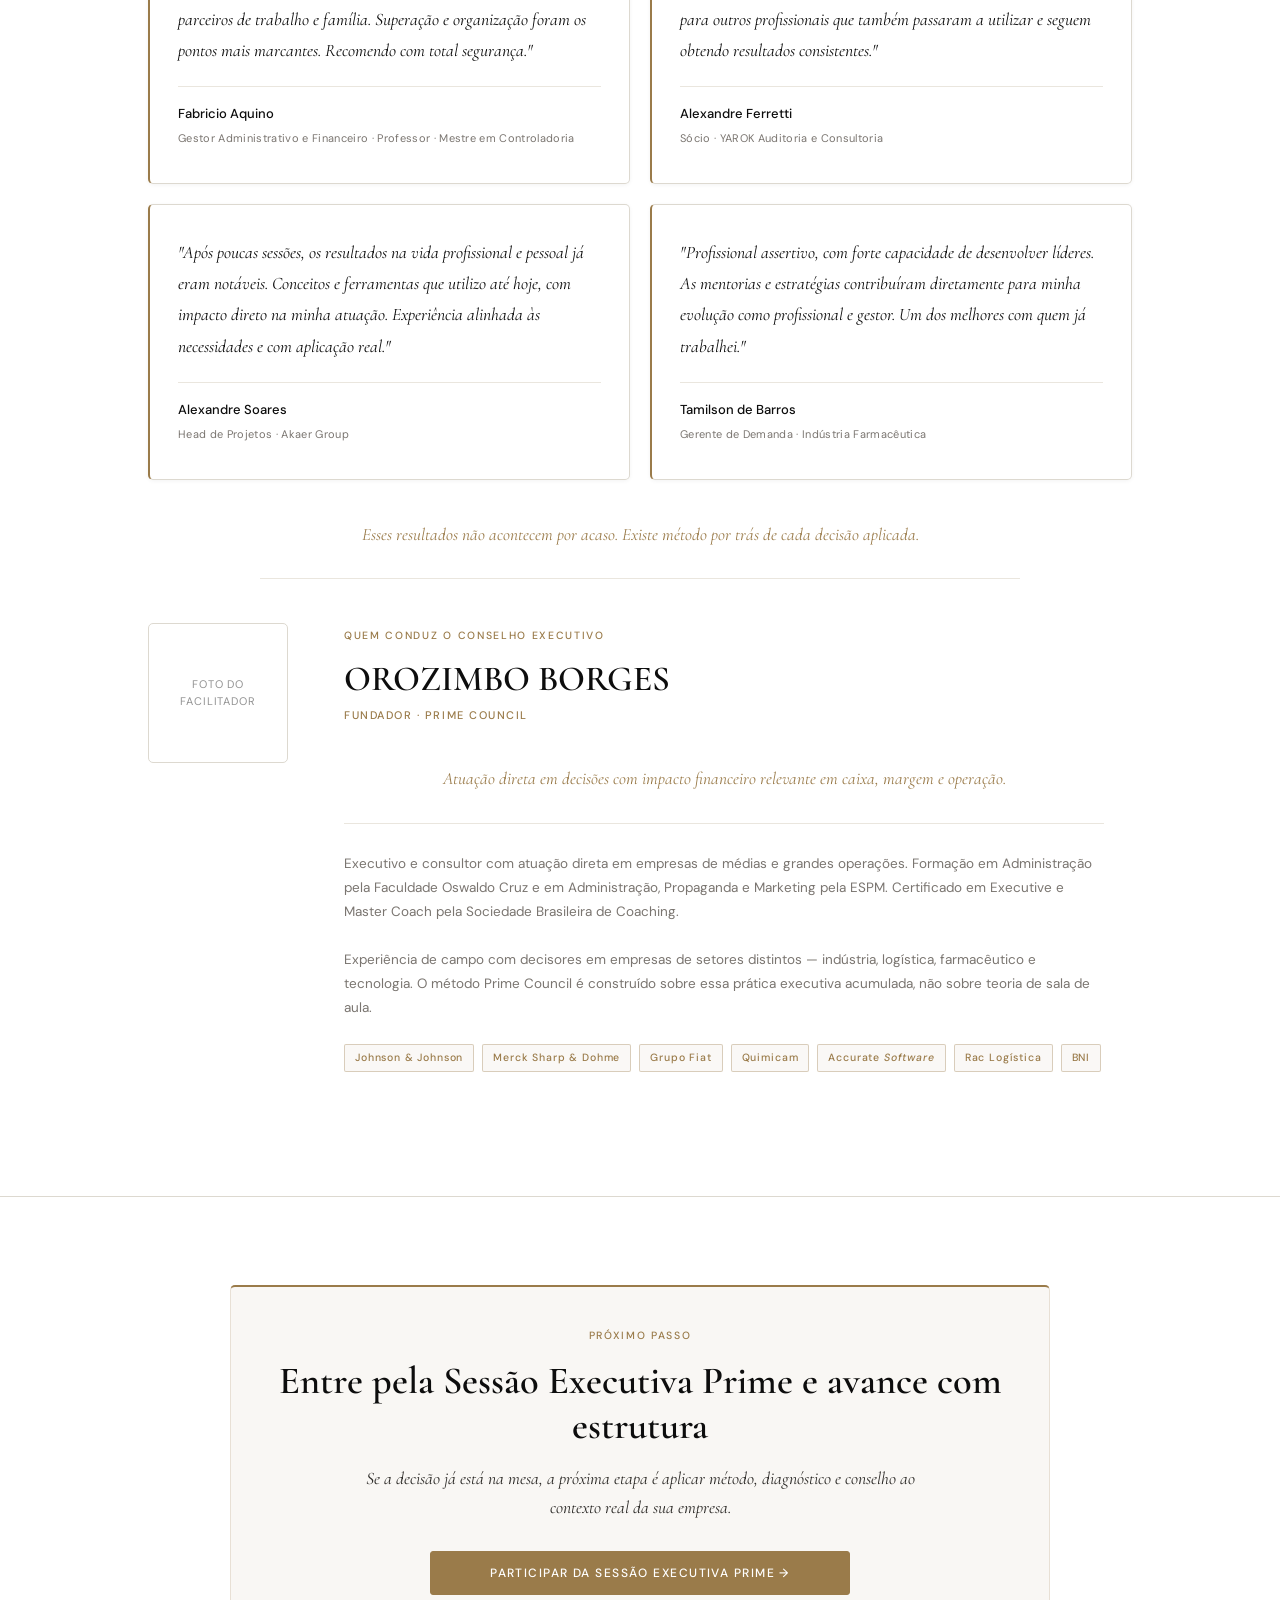
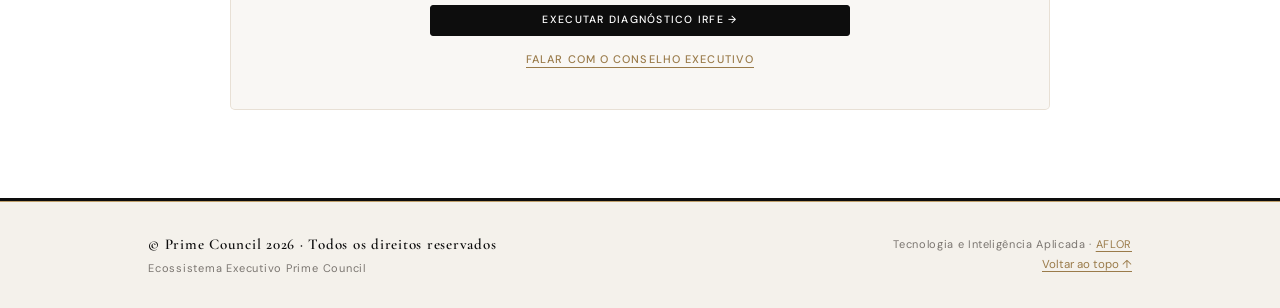
==== commit c9f7a9cc: "Add files via upload" ====
--- a/index.html
+++ b/index.html
@@ -169,7 +169,7 @@
           <div class="event-card event-card--invest">
             <div class="event-card-lbl">Investimento</div>
             <div class="event-card-val event-card-val--gold"><s>R$ 2.600</s> → R$ 960</div>
-            <div class="event-card-sub">16h aplicadas ao seu cenário</div>
+            <div class="event-card-sub">8h aplicadas ao seu cenário</div>
           </div>
           <div class="event-card">
             <div class="event-card-lbl">Datas e Horário</div>
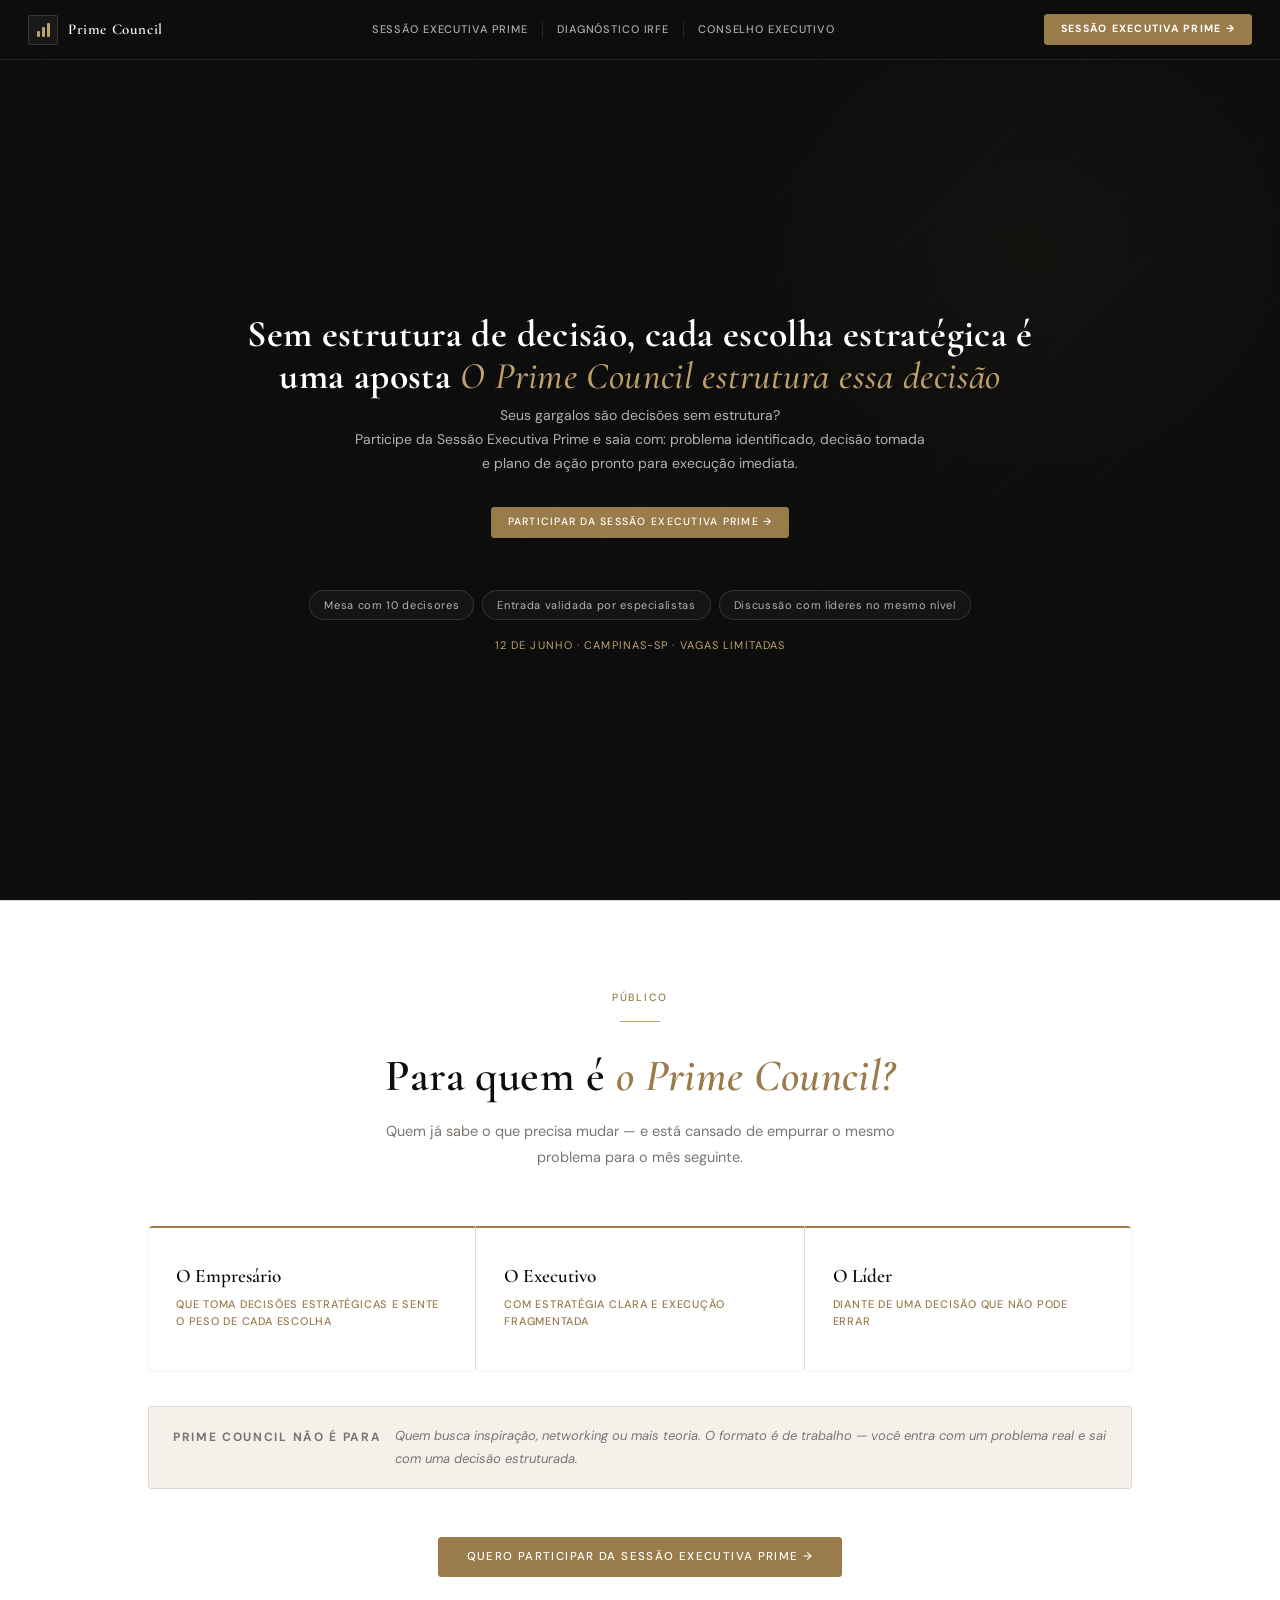
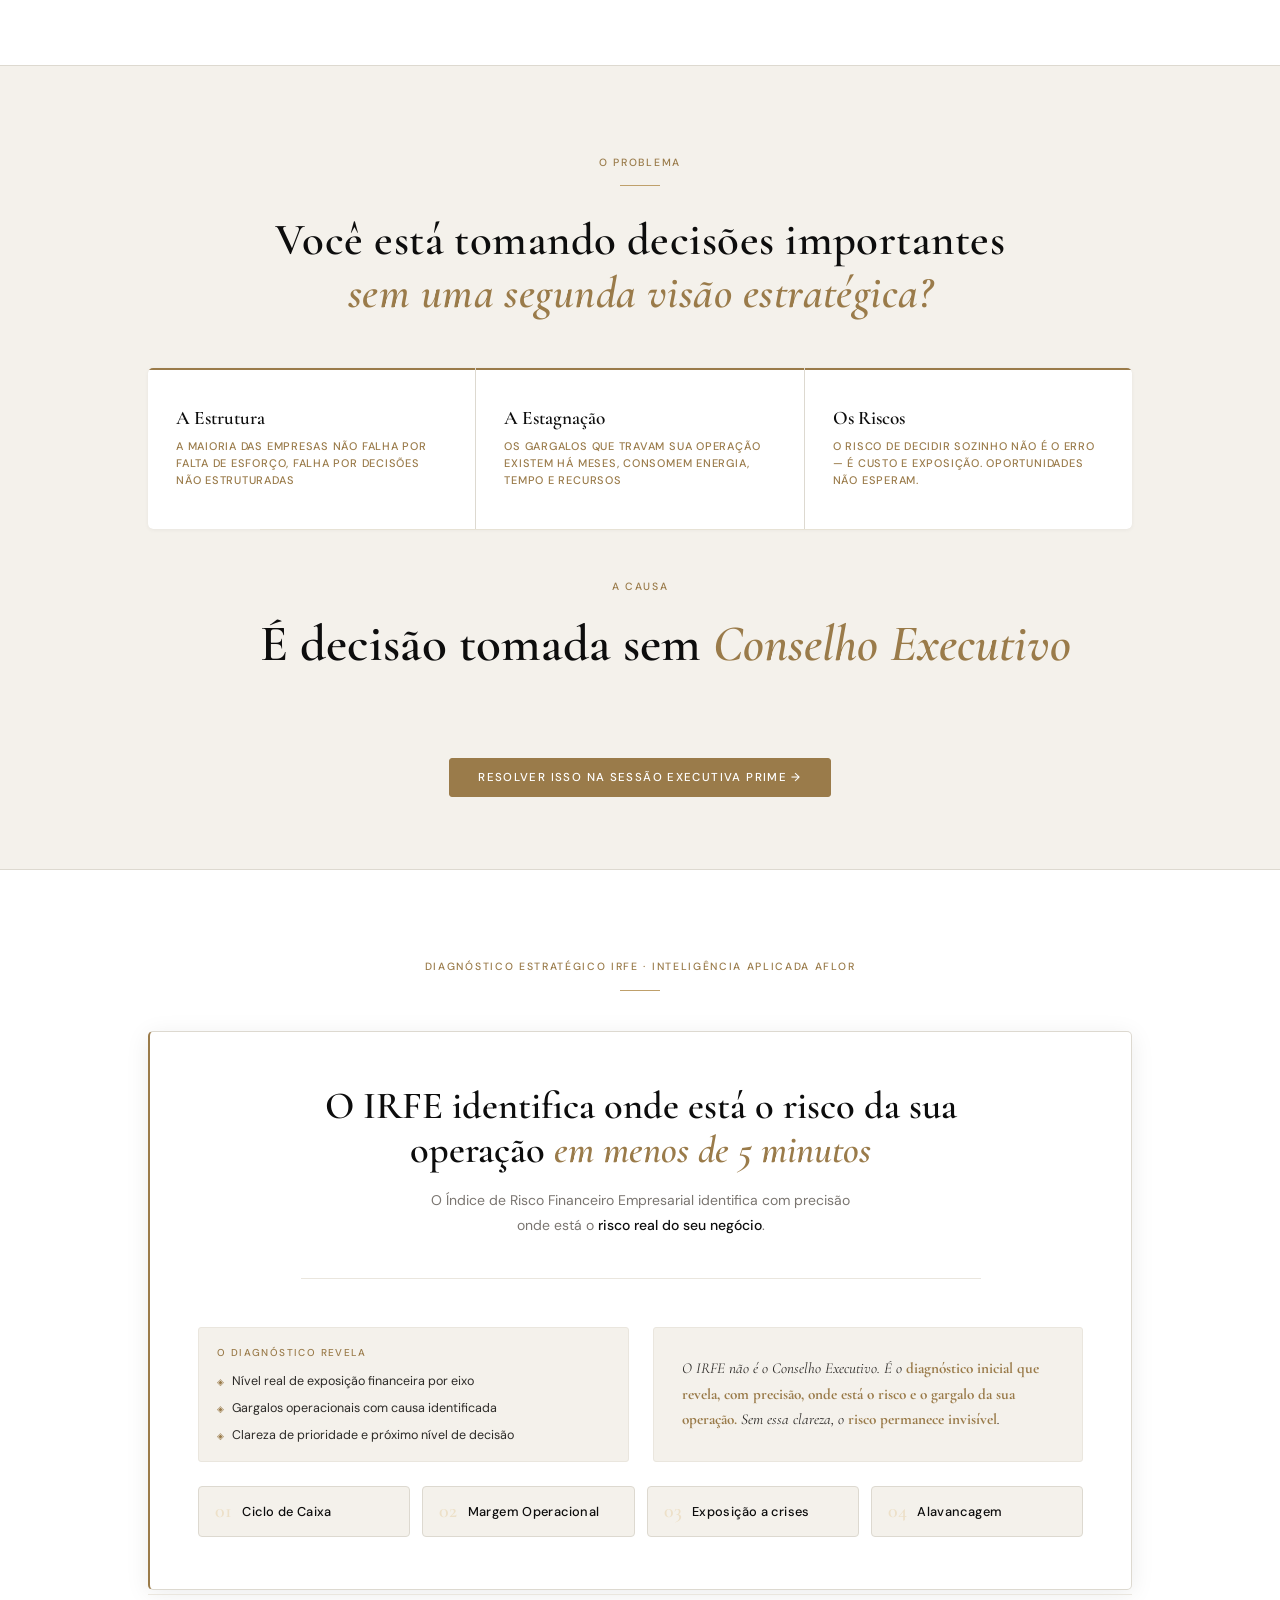
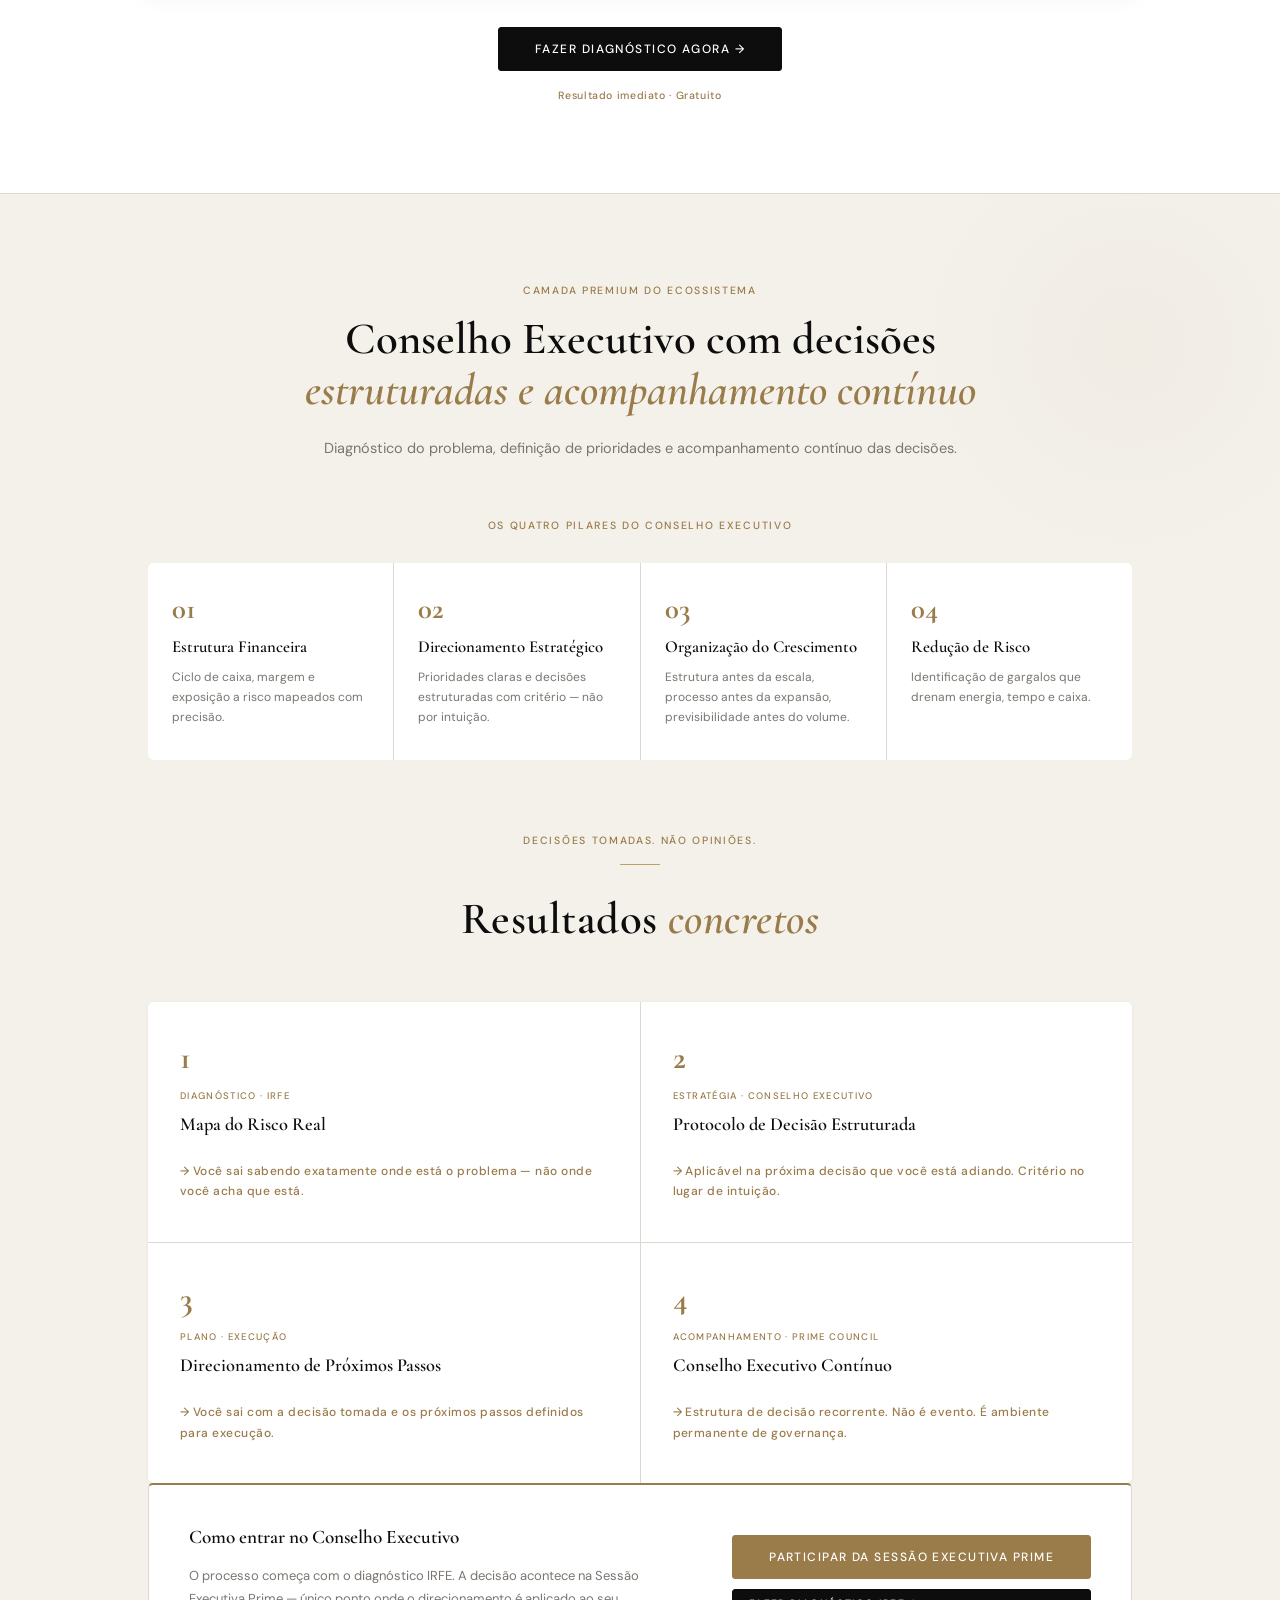
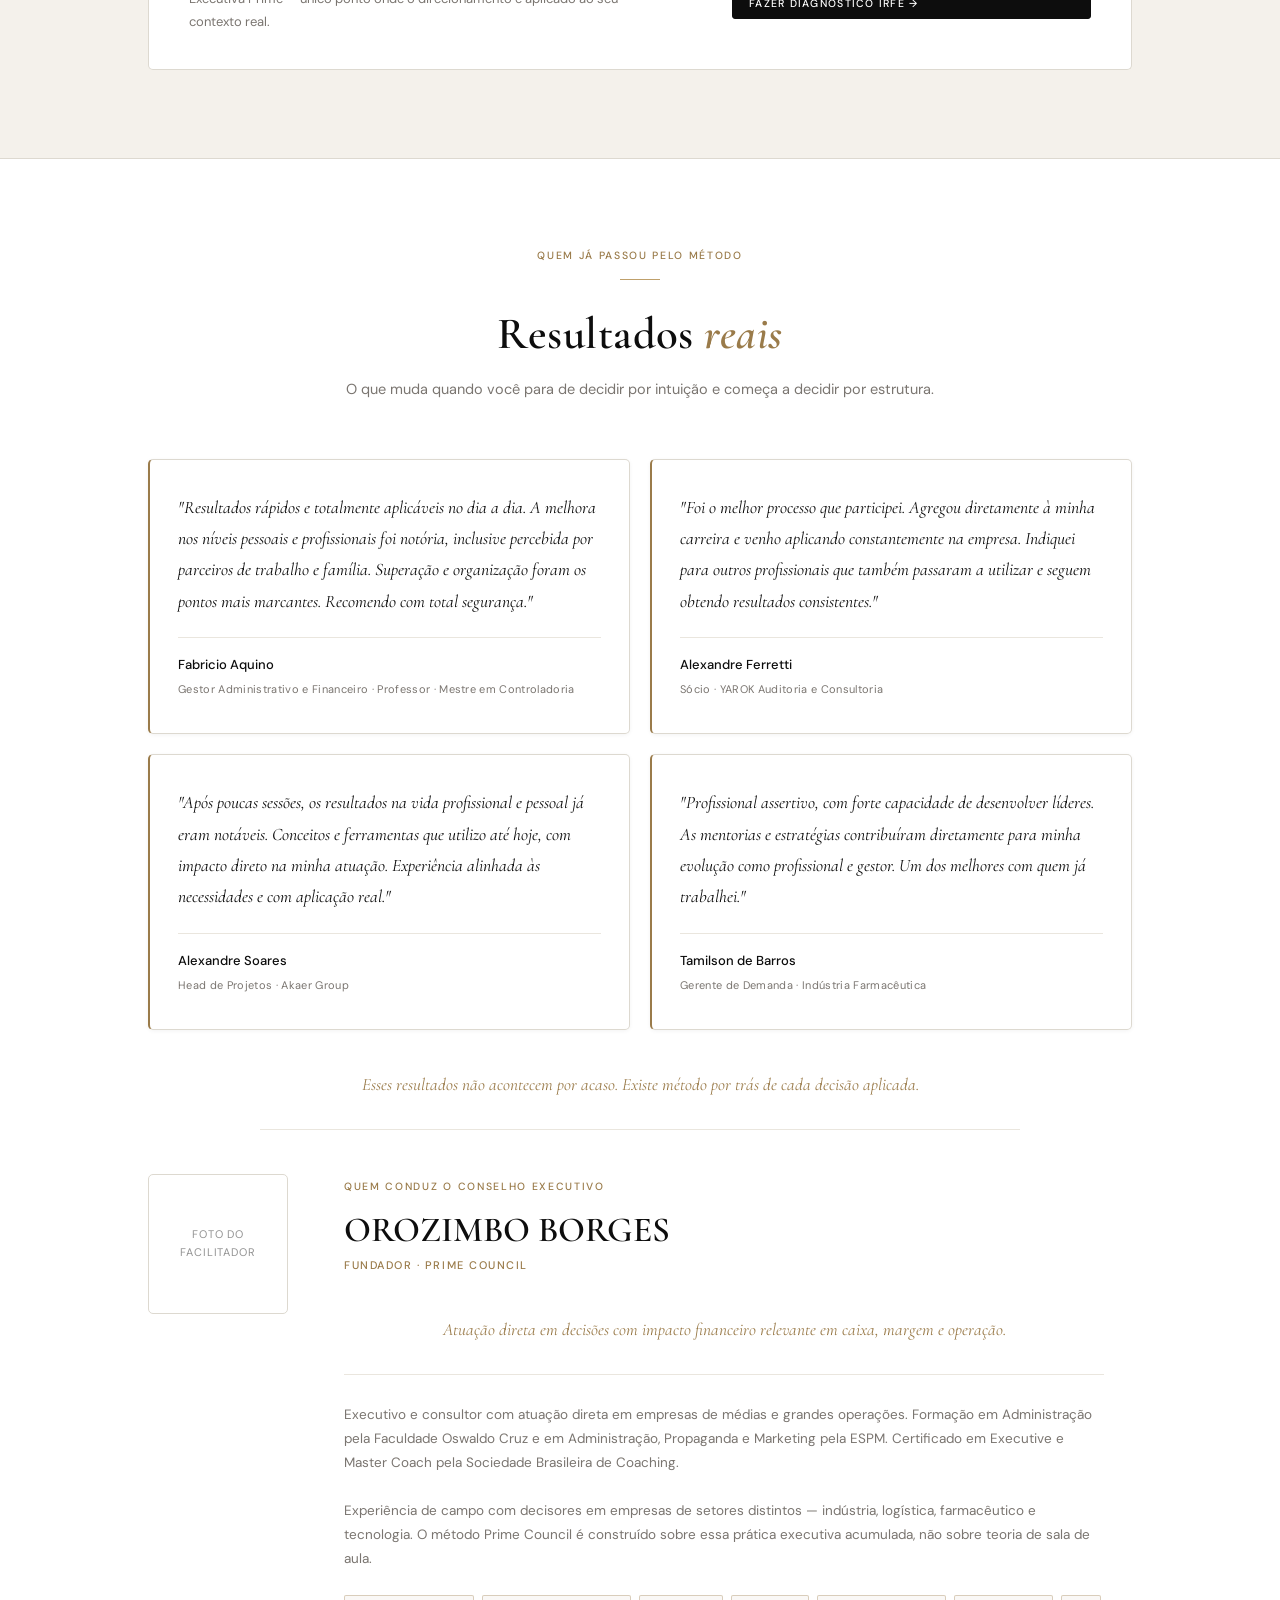
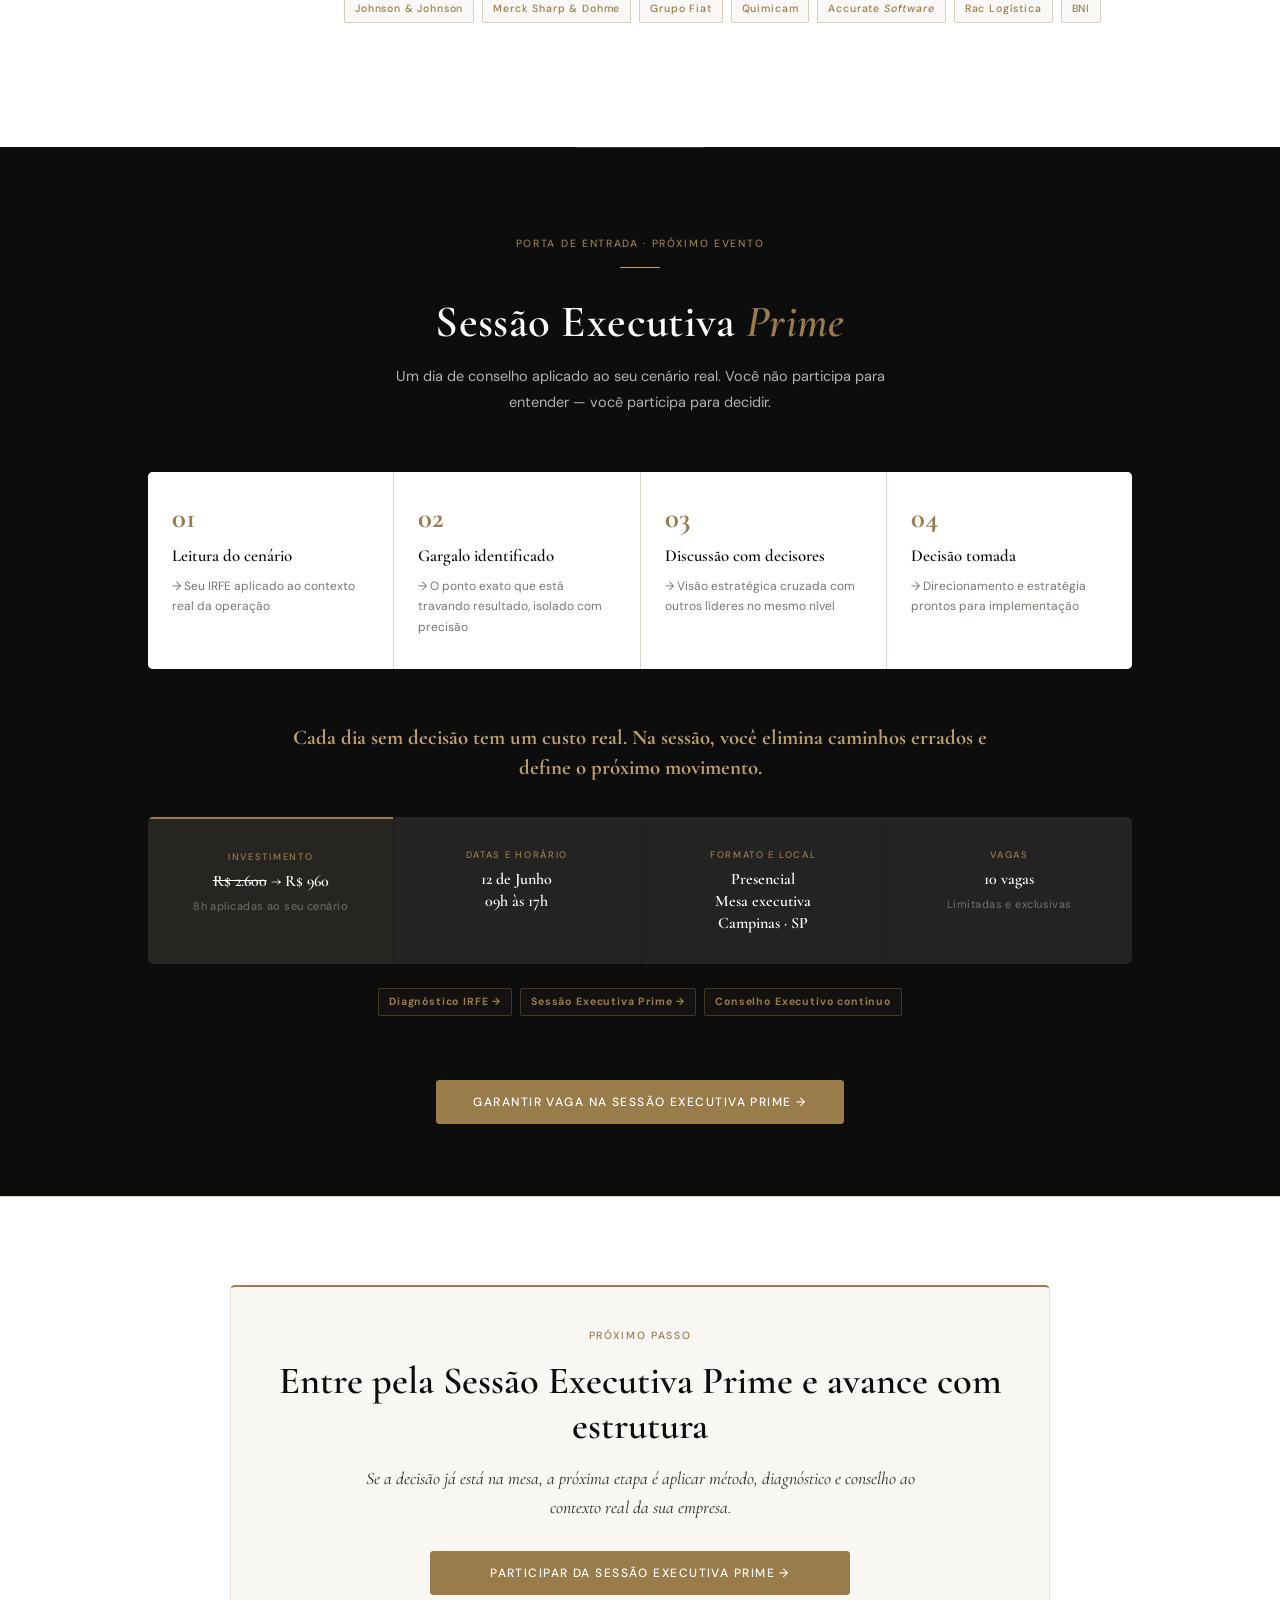
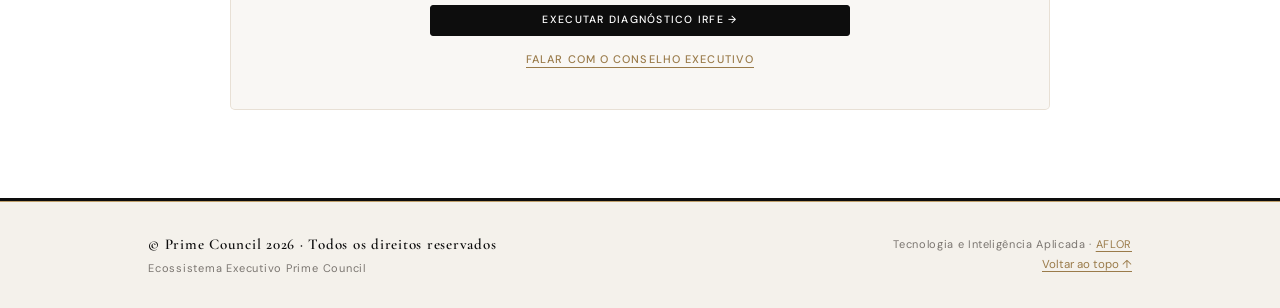
==== commit e2ee7183: "Add files via upload" ====
--- a/index.html
+++ b/index.html
@@ -126,89 +126,7 @@
     </section>
 
 <!-- ============================================================
-       SEÇÃO 2 · EVENTO — Sessão Executiva Prime
-    ============================================================ -->
-    <section id="evento" aria-label="Sessão Executiva Prime — 12 de Junho">
-      <div class="container">
-
-        <div class="section-header">
-          <span class="section-lbl">Porta de entrada · Próximo Evento</span>
-          <div class="gold-rule" aria-hidden="true"></div>
-          <h2 class="inv">Sessão Executiva <em>Prime</em></h2>
-          <p class="lead inv">Um dia de conselho aplicado ao seu cenário real. Você não participa para entender — você participa para decidir.</p>
-        </div>
-
-          <div class="pc-pillars">
-          <div class="pc-pillar">
-            <span class="pc-pillar-num">01</span>
-            <h3 class="pc-pillar-title">Leitura do cenário</h3>
-            <p class="pc-pillar-desc">→ Seu IRFE aplicado ao contexto real da operação</p>
-          </div>
-          <div class="pc-pillar">
-            <span class="pc-pillar-num">02</span>
-            <h3 class="pc-pillar-title">Gargalo identificado</h3>
-            <p class="pc-pillar-desc">→ O ponto exato que está travando resultado, isolado com precisão</p>
-          </div>
-          <div class="pc-pillar">
-            <span class="pc-pillar-num">03</span>
-            <h3 class="pc-pillar-title">Discussão com decisores</h3>
-            <p class="pc-pillar-desc">→ Visão estratégica cruzada com outros líderes no mesmo nível</p>
-          </div>
-          <div class="pc-pillar">
-            <span class="pc-pillar-num">04</span>
-            <h3 class="pc-pillar-title">Decisão tomada</h3>
-            <p class="pc-pillar-desc">→ Direcionamento e estratégia prontos para implementação</p>
-          </div>
-        </div>
-
-        <p class="event-value-note event-card-val--gold">
-          <strong>Cada dia sem decisão tem um custo real. Na sessão, você elimina caminhos errados e define o próximo movimento.</strong>
-        </p>
-
-        <div class="event-grid">
-          <div class="event-card event-card--invest">
-            <div class="event-card-lbl">Investimento</div>
-            <div class="event-card-val event-card-val--gold"><s>R$ 2.600</s> → R$ 960</div>
-            <div class="event-card-sub">8h aplicadas ao seu cenário</div>
-          </div>
-          <div class="event-card">
-            <div class="event-card-lbl">Datas e Horário</div>
-            <div class="event-card-val">12 de Junho<br />09h às 17h</div>
-          </div>
-          <div class="event-card">
-            <div class="event-card-lbl">Formato e Local</div>
-            <div class="event-card-val">Presencial<br />Mesa executiva<br />Campinas · SP</div>
-          </div>
-          <div class="event-card">
-            <div class="event-card-lbl">Vagas</div>
-            <div class="event-card-val event-card-val--gold">10 vagas</div>
-            <div class="event-card-sub">Limitadas e exclusivas</div>
-          </div>
-        </div>
-
-        <div class="facilitador-credentials">
-              <span class="cred-tag cred-tag--co"><strong>Diagnóstico IRFE →</strong></span>
-              <span class="cred-tag cred-tag--co"><strong>Sessão Executiva Prime →</strong></span>
-              <span class="cred-tag cred-tag--co"><strong>Conselho Executivo contínuo</strong></span>
-          </div>
-
-      <div class="cta-final-single">
-        <a href="https://neto-aflor.github.io/prime-form/"
-           target="_blank"
-           rel="noopener noreferrer"
-           class="btn btn-gold btn-lg"
-           data-flow="event-entry"
-           data-cta-position="evento">
-          Garantir vaga na Sessão Executiva Prime →
-        </a>
-      </div>
-
-      </div>
-
-    </section>
-
-<!-- ============================================================
-       SEÇÃO 3 · PARA QUEM É
+       SEÇÃO 2 · PARA QUEM É
     ============================================================ -->
     <section id="para-quem" aria-label="Para quem é o Prime Council">
       <div class="container">
@@ -258,7 +176,7 @@
     </section>
 
 <!-- ============================================================
-       SEÇÃO 4 · O PROBLEMA REAL
+       SEÇÃO 3 · O PROBLEMA REAL
     ============================================================ -->
     <section id="problema" aria-label="O problema real">
       <div class="container">
@@ -310,7 +228,7 @@
     </section>
 
 <!-- ============================================================
-       SEÇÃO 5 · DIAGNÓSTICO IRFE
+       SEÇÃO 4 · DIAGNÓSTICO IRFE
     ============================================================ -->
     <section id="diagnostico" aria-label="Diagnóstico IRFE">
       <div class="container">
@@ -387,7 +305,7 @@
     </section>
 
 <!-- ============================================================
-       SEÇÃO 6 · CONSELHO EXECUTIVO PRIME
+       SEÇÃO 5 · CONSELHO EXECUTIVO PRIME
     ============================================================ -->
     <section id="prime-council" aria-label="Prime Council — camada premium do ecossistema">
       <div class="pc-bg-accent"></div>
@@ -492,7 +410,7 @@
     </section>
 
 <!-- ============================================================
-       SEÇÃO 7 · PROVAS / RELATOS
+       SEÇÃO 6 · PROVAS / RELATOS
     ============================================================ -->
     <section id="prova" aria-label="Prova social e facilitador">
       <div class="container">
@@ -605,6 +523,88 @@
 
         </div>
 </div>
+    </section>
+
+<!-- ============================================================
+       SEÇÃO 7 · EVENTO — Sessão Executiva Prime
+    ============================================================ -->
+    <section id="evento" aria-label="Sessão Executiva Prime — 12 de Junho">
+      <div class="container">
+
+        <div class="section-header">
+          <span class="section-lbl">Porta de entrada · Próximo Evento</span>
+          <div class="gold-rule" aria-hidden="true"></div>
+          <h2 class="inv">Sessão Executiva <em>Prime</em></h2>
+          <p class="lead inv">Um dia de conselho aplicado ao seu cenário real. Você não participa para entender — você participa para decidir.</p>
+        </div>
+
+          <div class="pc-pillars">
+          <div class="pc-pillar">
+            <span class="pc-pillar-num">01</span>
+            <h3 class="pc-pillar-title">Leitura do cenário</h3>
+            <p class="pc-pillar-desc">→ Seu IRFE aplicado ao contexto real da operação</p>
+          </div>
+          <div class="pc-pillar">
+            <span class="pc-pillar-num">02</span>
+            <h3 class="pc-pillar-title">Gargalo identificado</h3>
+            <p class="pc-pillar-desc">→ O ponto exato que está travando resultado, isolado com precisão</p>
+          </div>
+          <div class="pc-pillar">
+            <span class="pc-pillar-num">03</span>
+            <h3 class="pc-pillar-title">Discussão com decisores</h3>
+            <p class="pc-pillar-desc">→ Visão estratégica cruzada com outros líderes no mesmo nível</p>
+          </div>
+          <div class="pc-pillar">
+            <span class="pc-pillar-num">04</span>
+            <h3 class="pc-pillar-title">Decisão tomada</h3>
+            <p class="pc-pillar-desc">→ Direcionamento e estratégia prontos para implementação</p>
+          </div>
+        </div>
+
+        <p class="event-value-note event-card-val--gold">
+          <strong>Cada dia sem decisão tem um custo real. Na sessão, você elimina caminhos errados e define o próximo movimento.</strong>
+        </p>
+
+        <div class="event-grid">
+          <div class="event-card event-card--invest">
+            <div class="event-card-lbl">Investimento</div>
+            <div class="event-card-val event-card-val--gold"><s>R$ 2.600</s> → R$ 960</div>
+            <div class="event-card-sub">8h aplicadas ao seu cenário</div>
+          </div>
+          <div class="event-card">
+            <div class="event-card-lbl">Datas e Horário</div>
+            <div class="event-card-val">12 de Junho<br />09h às 17h</div>
+          </div>
+          <div class="event-card">
+            <div class="event-card-lbl">Formato e Local</div>
+            <div class="event-card-val">Presencial<br />Mesa executiva<br />Campinas · SP</div>
+          </div>
+          <div class="event-card">
+            <div class="event-card-lbl">Vagas</div>
+            <div class="event-card-val event-card-val--gold">10 vagas</div>
+            <div class="event-card-sub">Limitadas e exclusivas</div>
+          </div>
+        </div>
+
+        <div class="facilitador-credentials">
+              <span class="cred-tag cred-tag--co"><strong>Diagnóstico IRFE →</strong></span>
+              <span class="cred-tag cred-tag--co"><strong>Sessão Executiva Prime →</strong></span>
+              <span class="cred-tag cred-tag--co"><strong>Conselho Executivo contínuo</strong></span>
+          </div>
+
+      <div class="cta-final-single">
+        <a href="https://neto-aflor.github.io/prime-form/"
+           target="_blank"
+           rel="noopener noreferrer"
+           class="btn btn-gold btn-lg"
+           data-flow="event-entry"
+           data-cta-position="evento">
+          Garantir vaga na Sessão Executiva Prime →
+        </a>
+      </div>
+
+      </div>
+
     </section>
 
     <!-- ============================================================
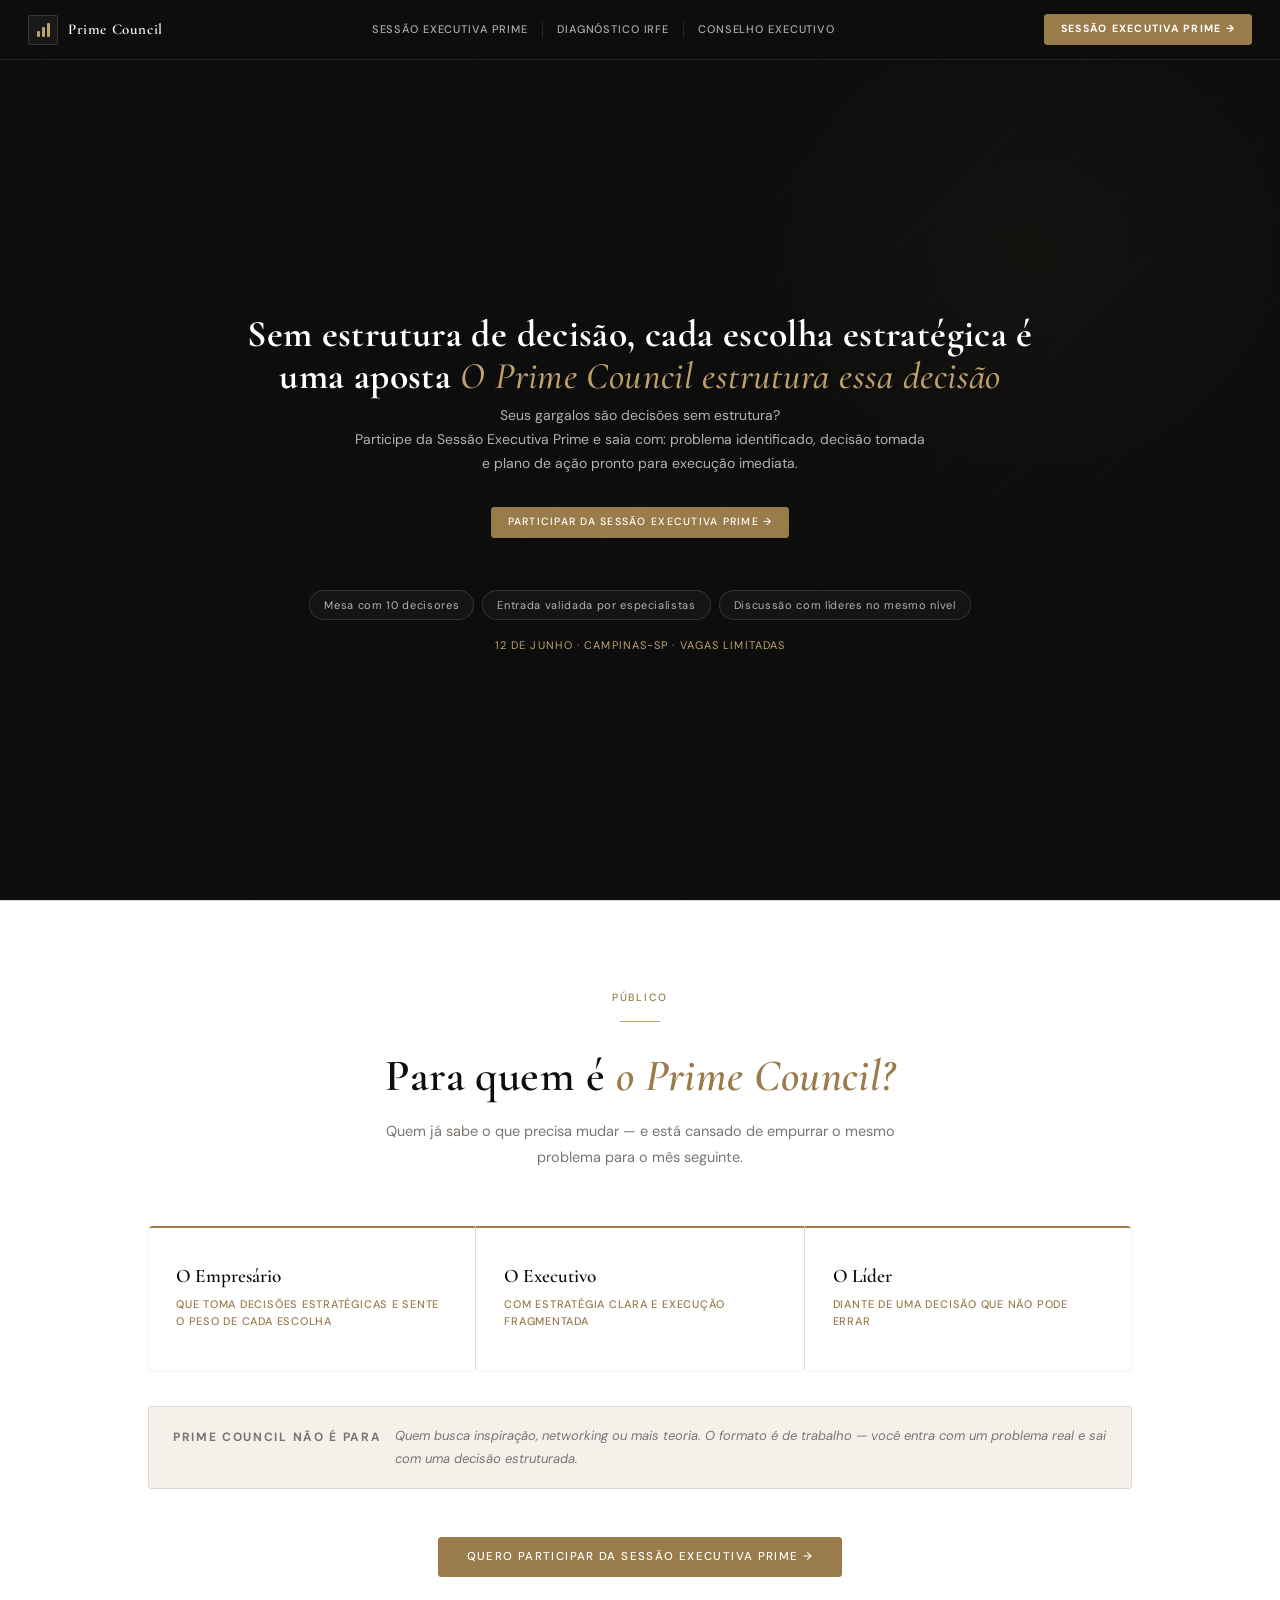
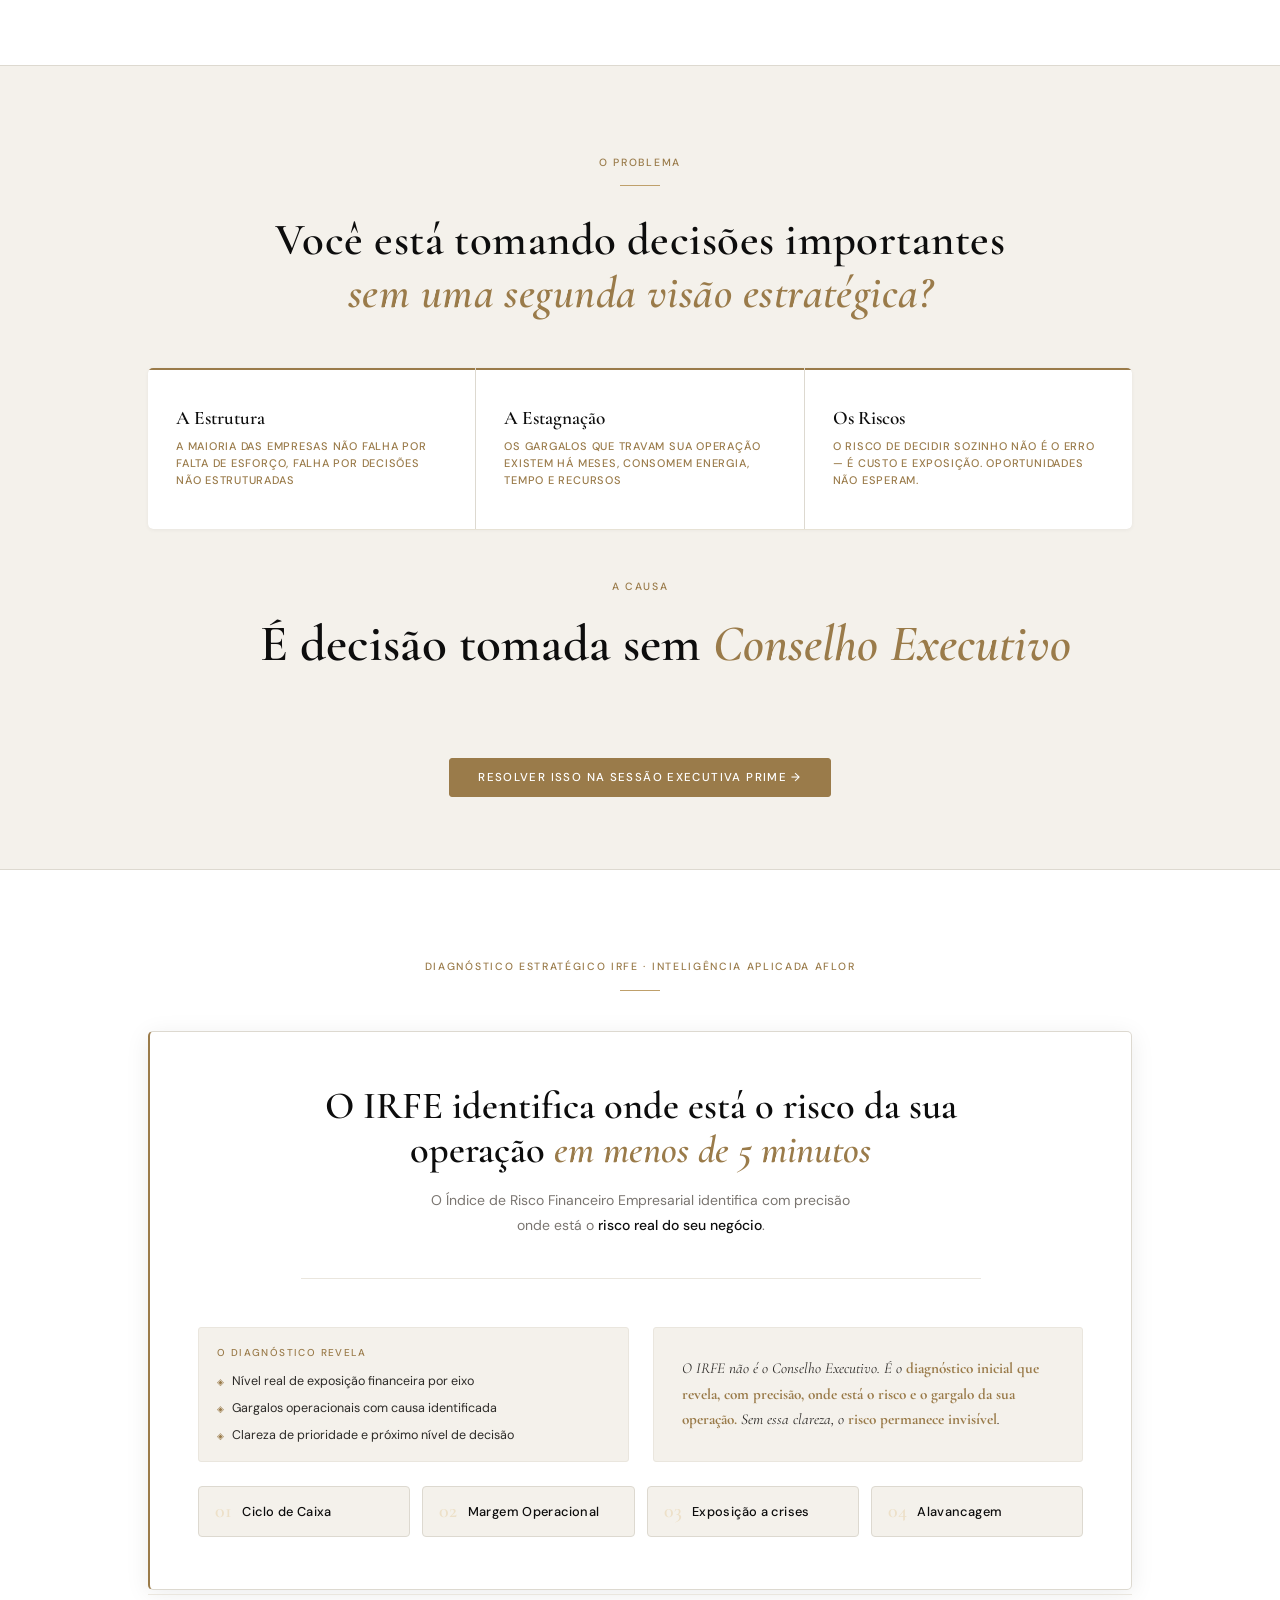
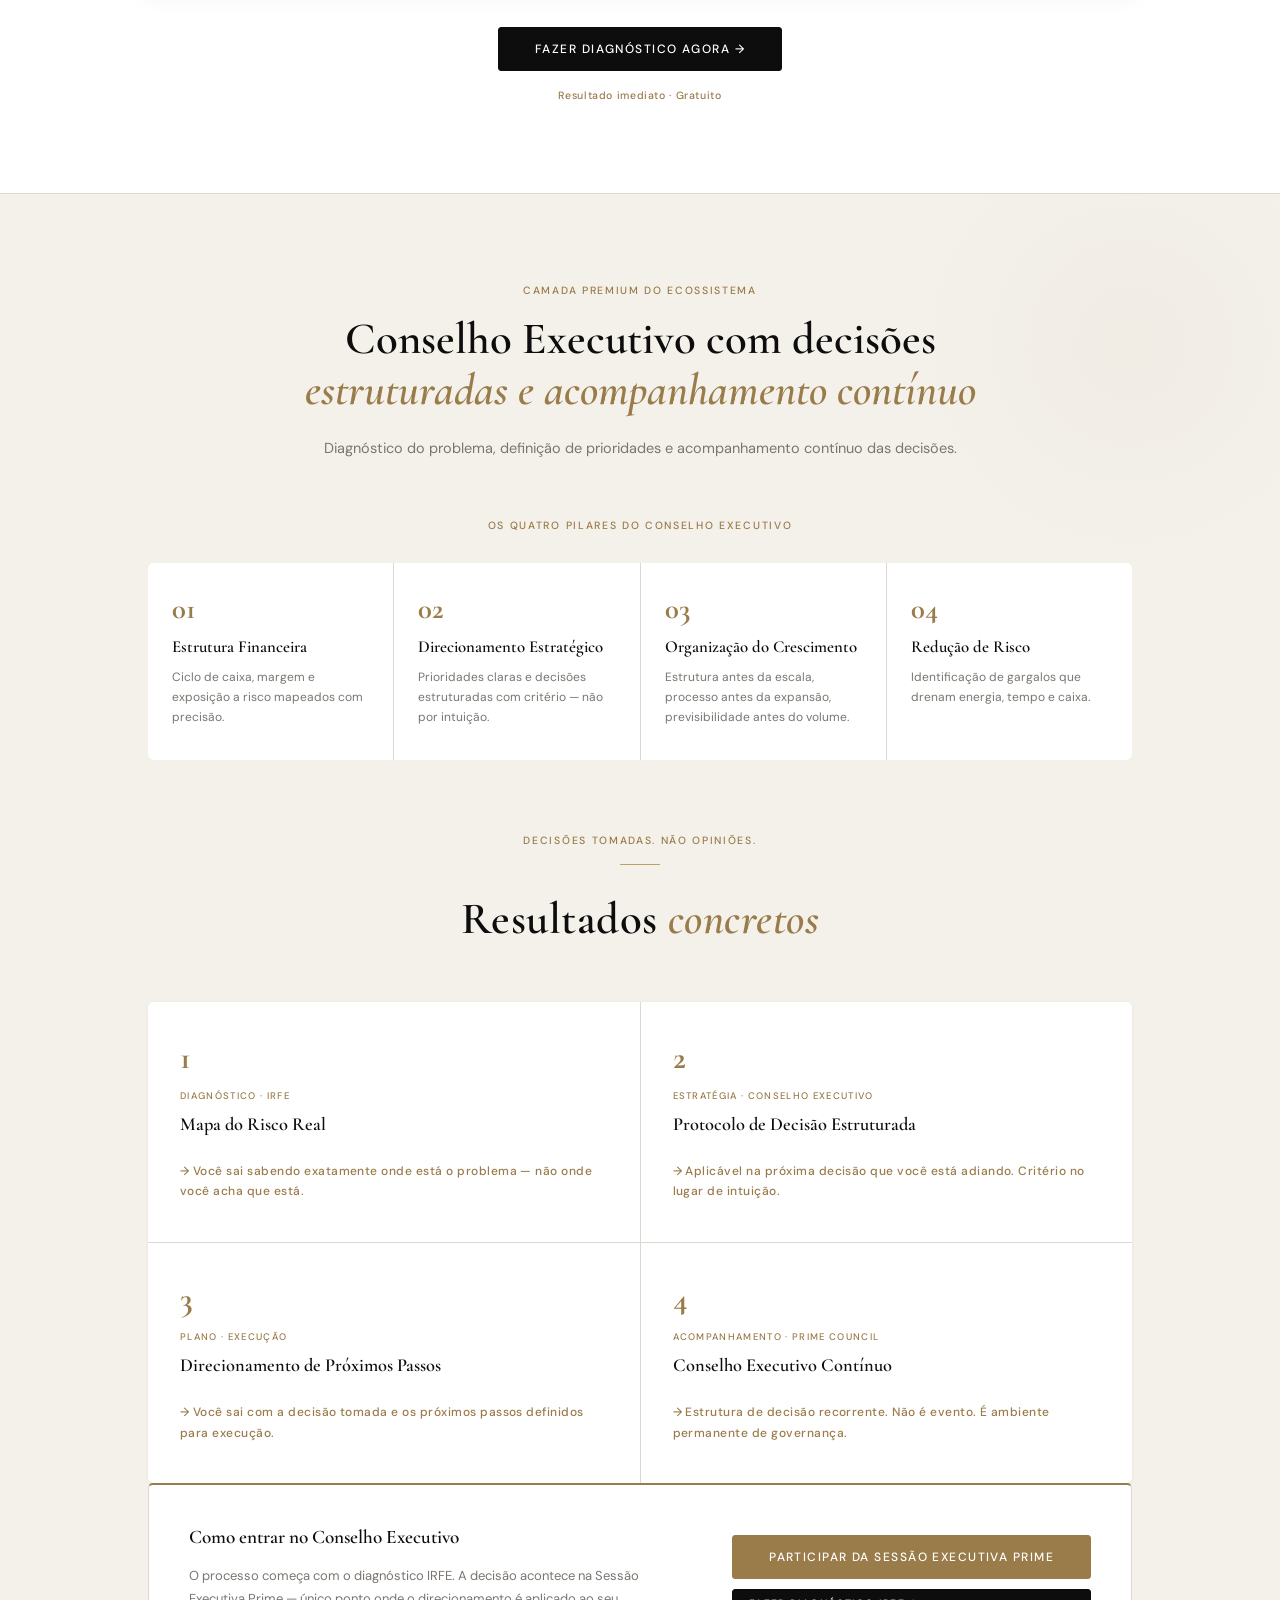
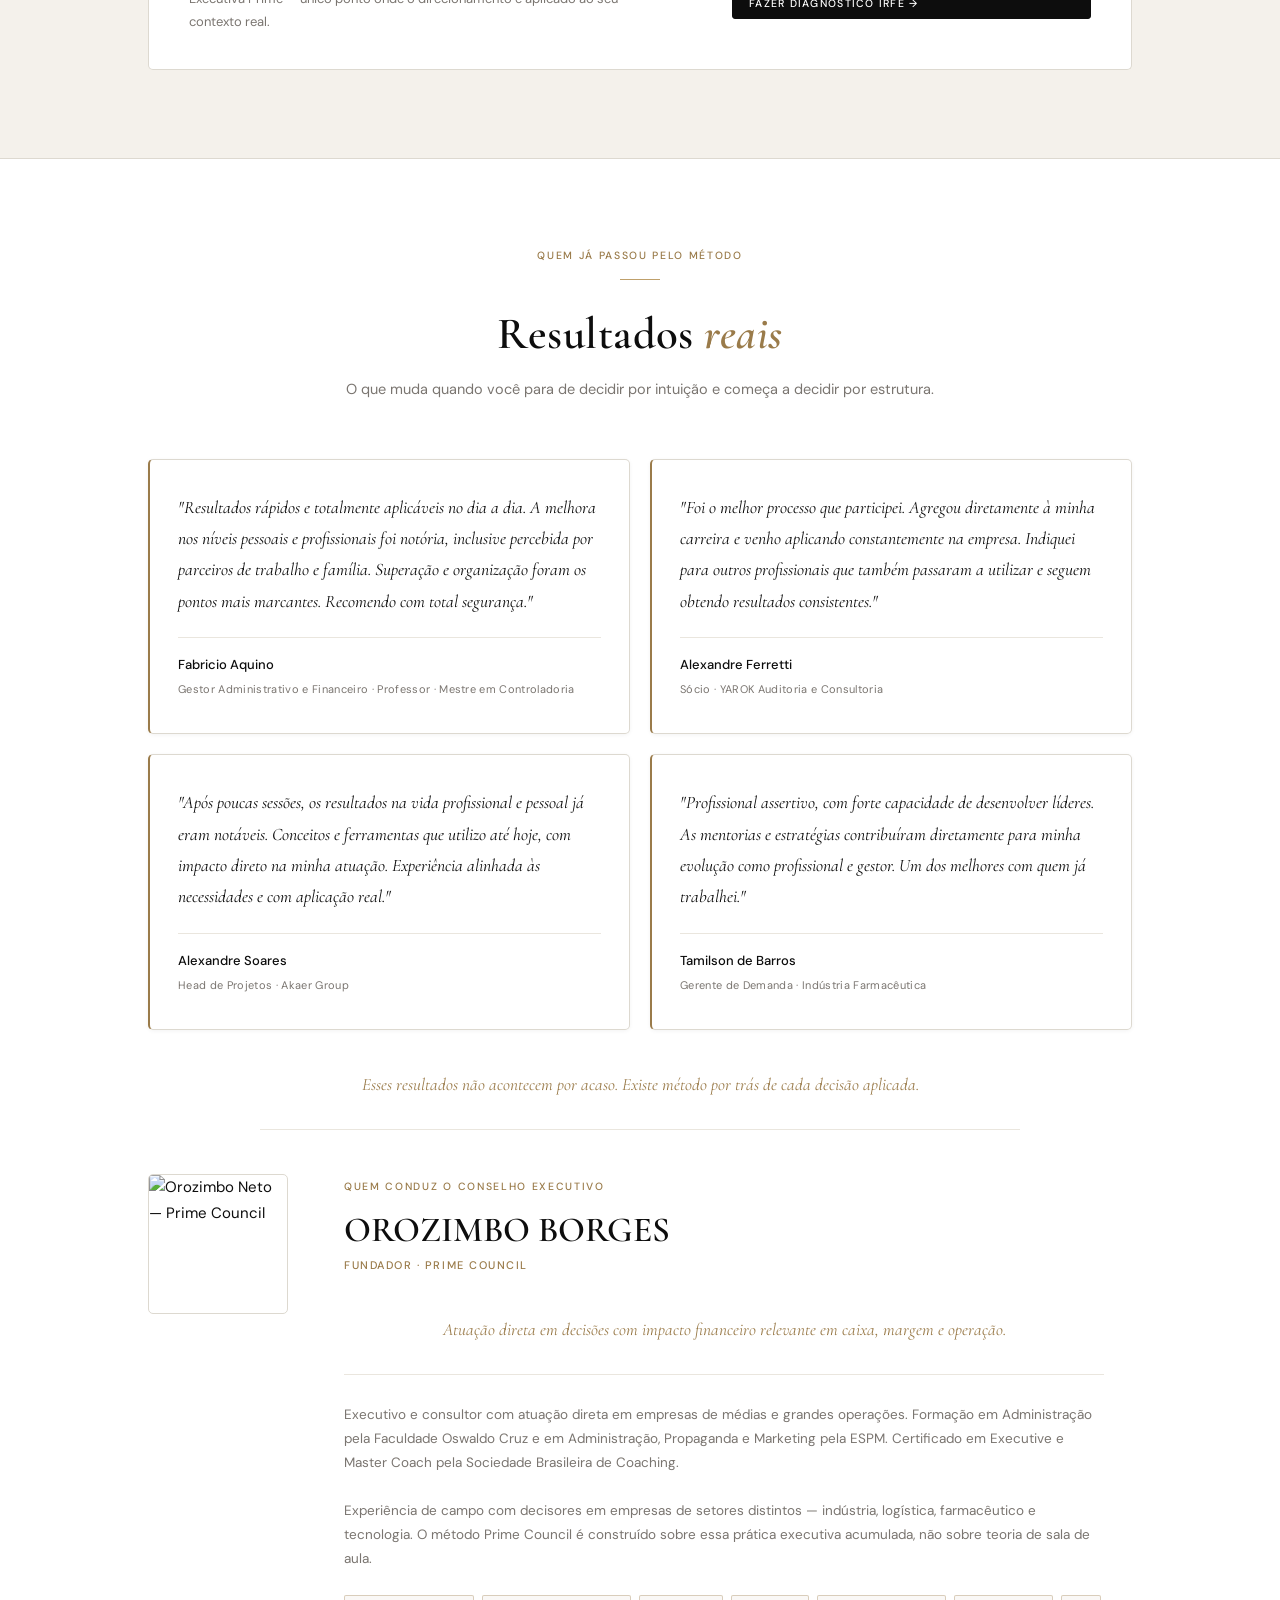
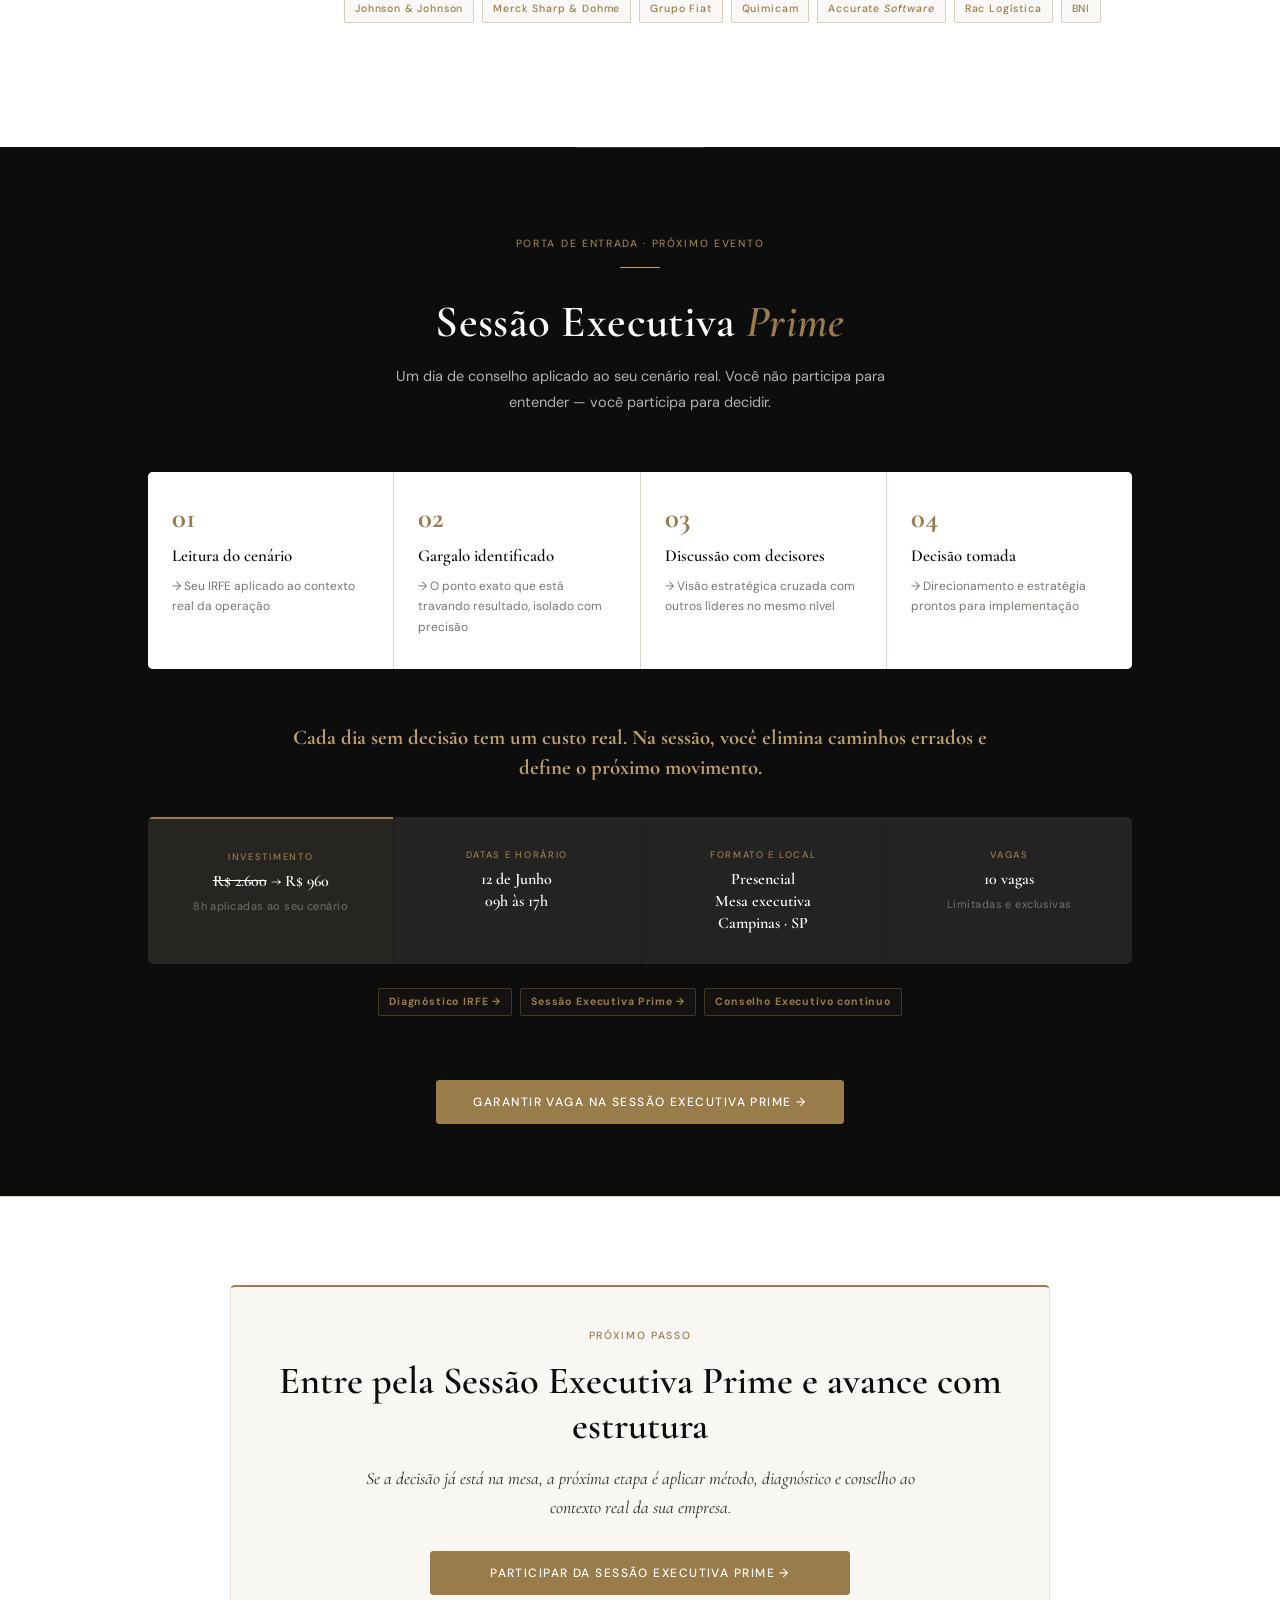
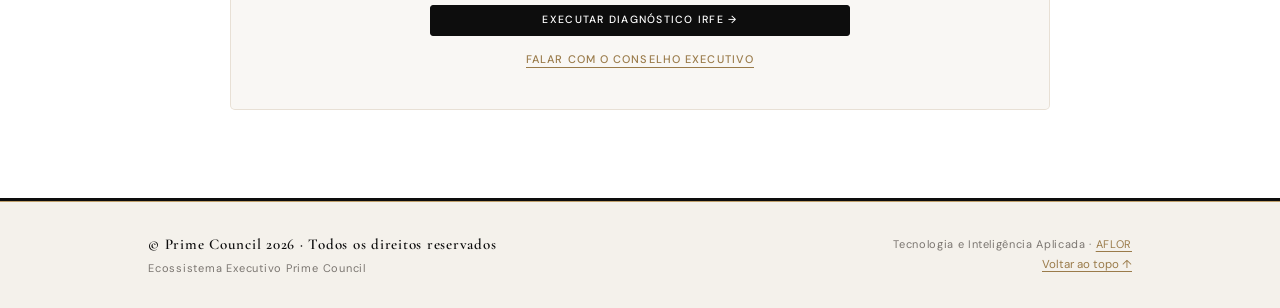
==== commit 0d727b9b: "Add files via upload" ====
--- a/index.html
+++ b/index.html
@@ -492,7 +492,13 @@
         <div class="facilitador-grid">
 
           <div class="facilitador-avatar">
-            <div class="facilitador-avatar-placeholder">Foto do<br />facilitador</div>
+            <img
+              src="./assets/orozimbo.jpeg"
+              alt="Orozimbo Neto — Prime Council"
+              class="facilitador-foto"
+              loading="lazy"
+              decoding="async"
+            />
           </div>
 
           <div class="facilitador-body">
--- a/styles.css
+++ b/styles.css
@@ -1133,6 +1133,14 @@
   flex-shrink: 0;
   overflow: hidden;
 }
+.facilitador-foto {
+  width: 100%;
+  height: 100%;
+  display: block;
+  object-fit: cover;
+  object-position: center top;
+}
+
 .facilitador-avatar-placeholder {
   font-size: 11px;
   color: rgba(13,13,13,0.45);
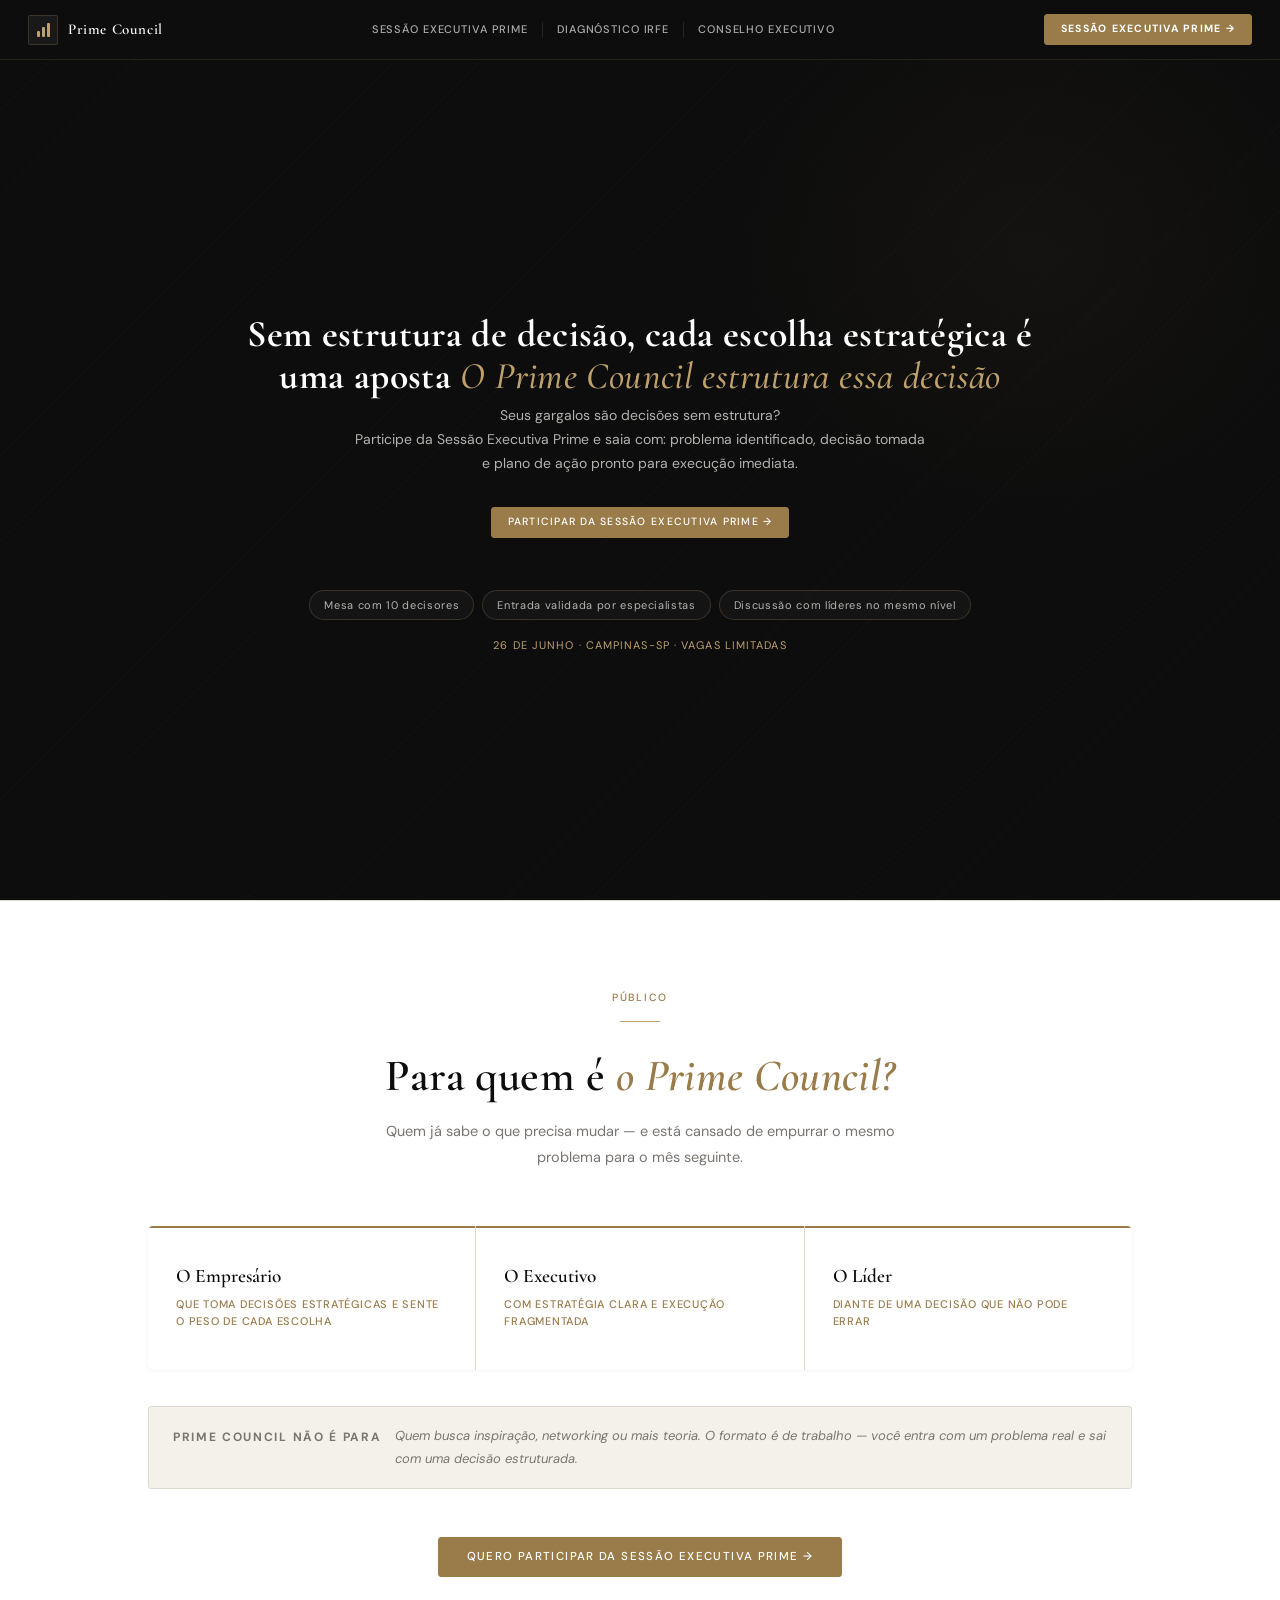
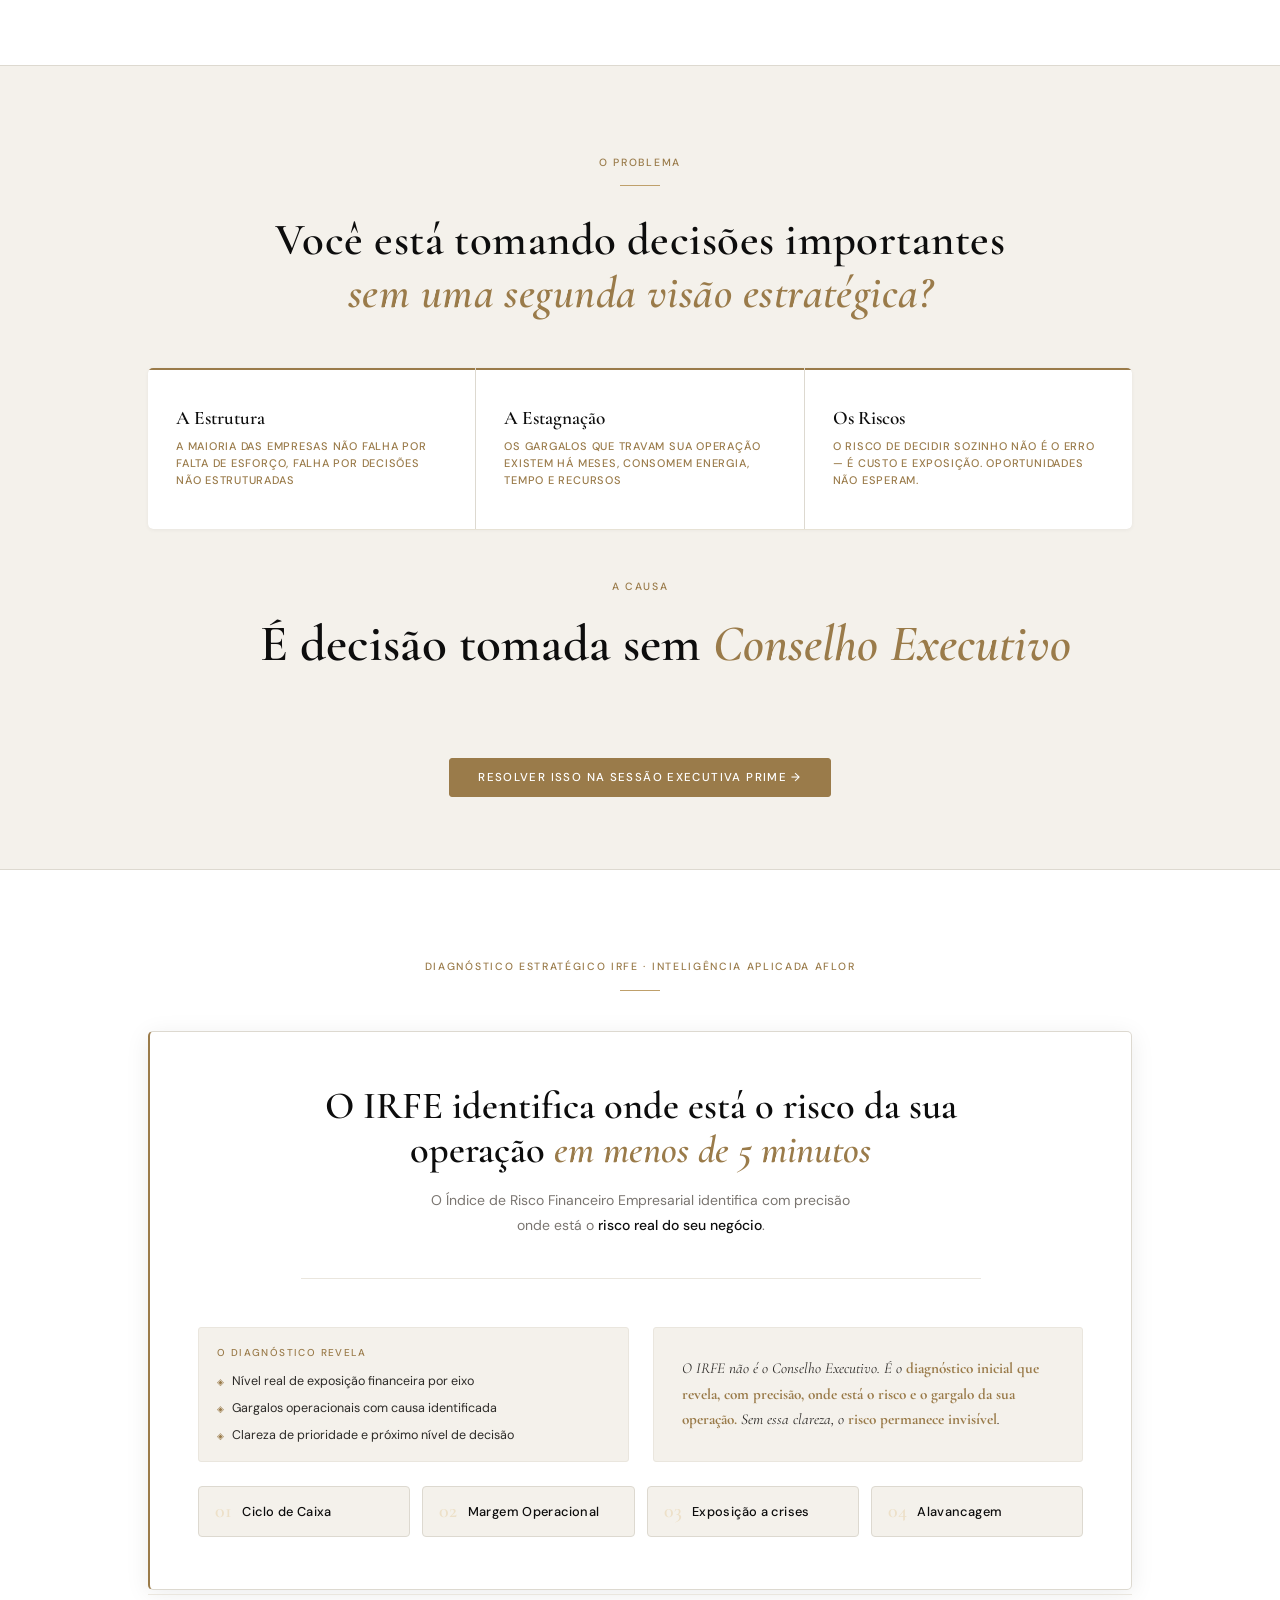
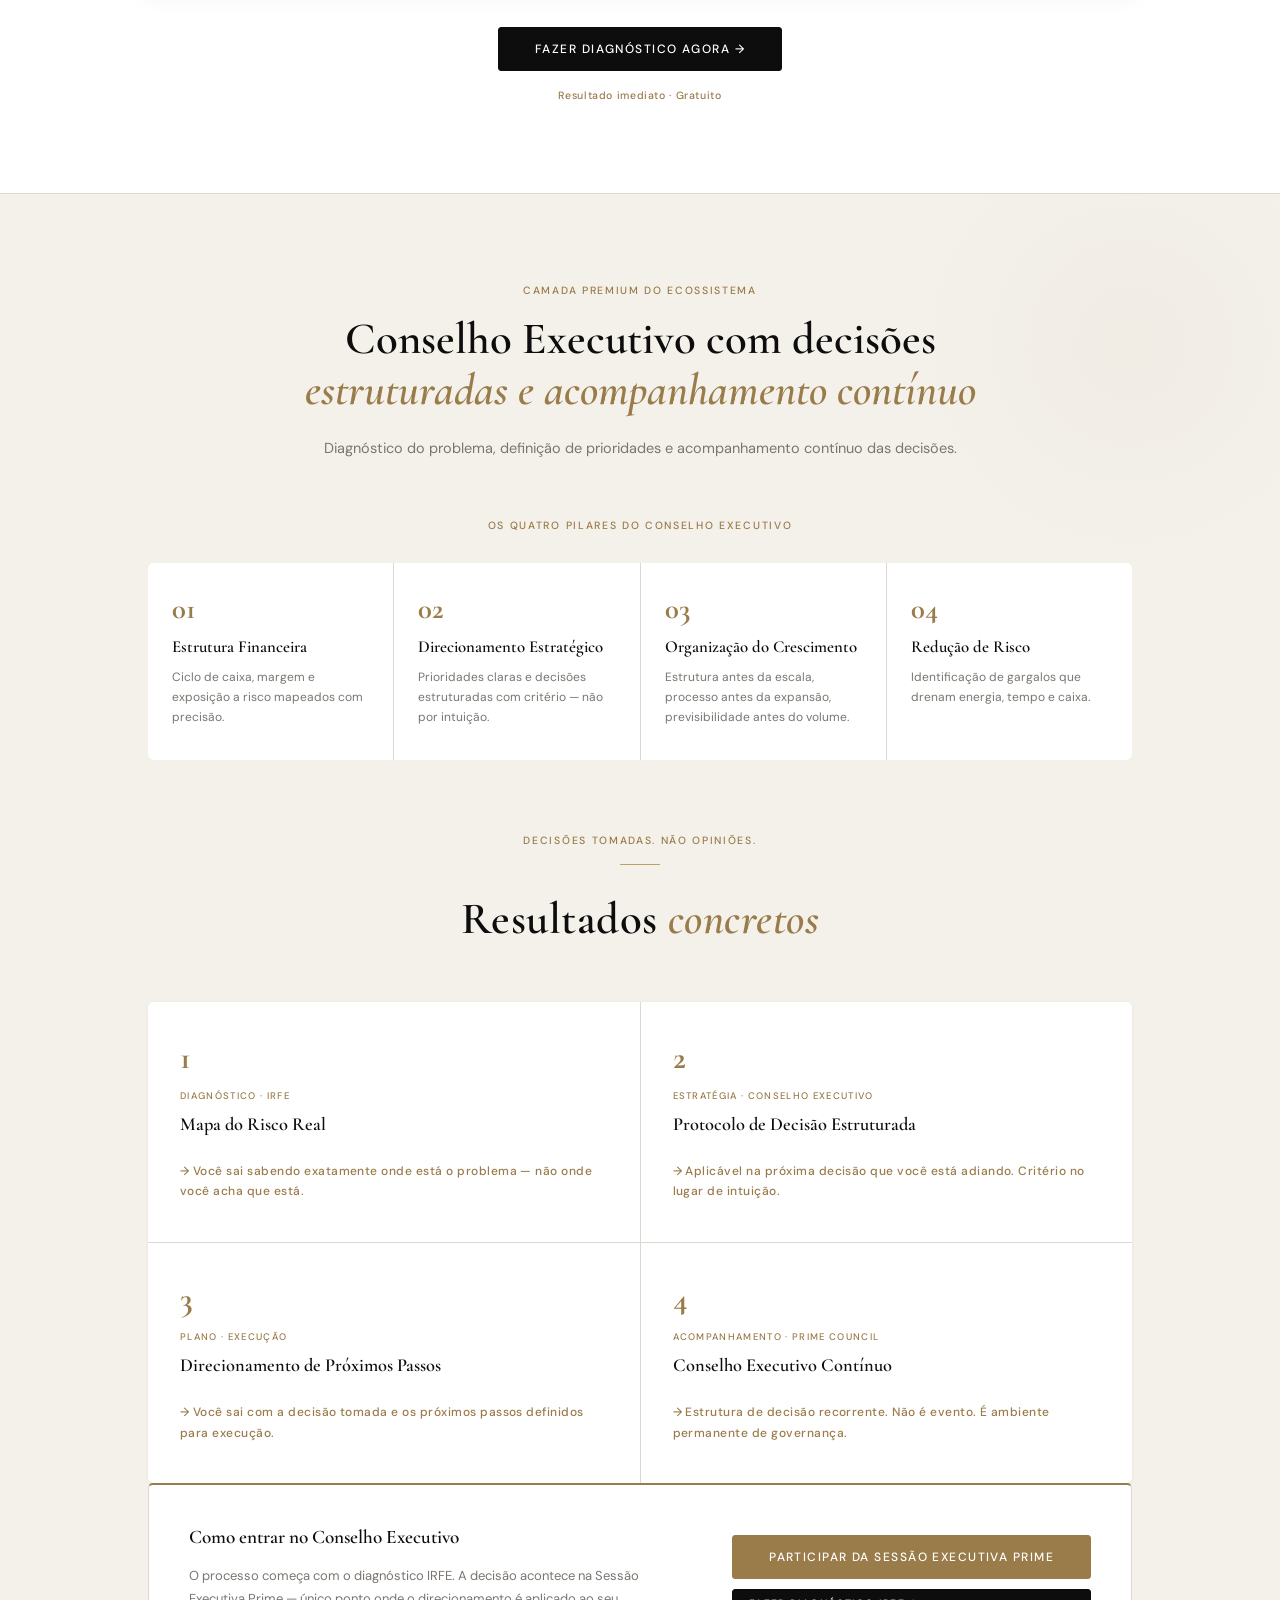
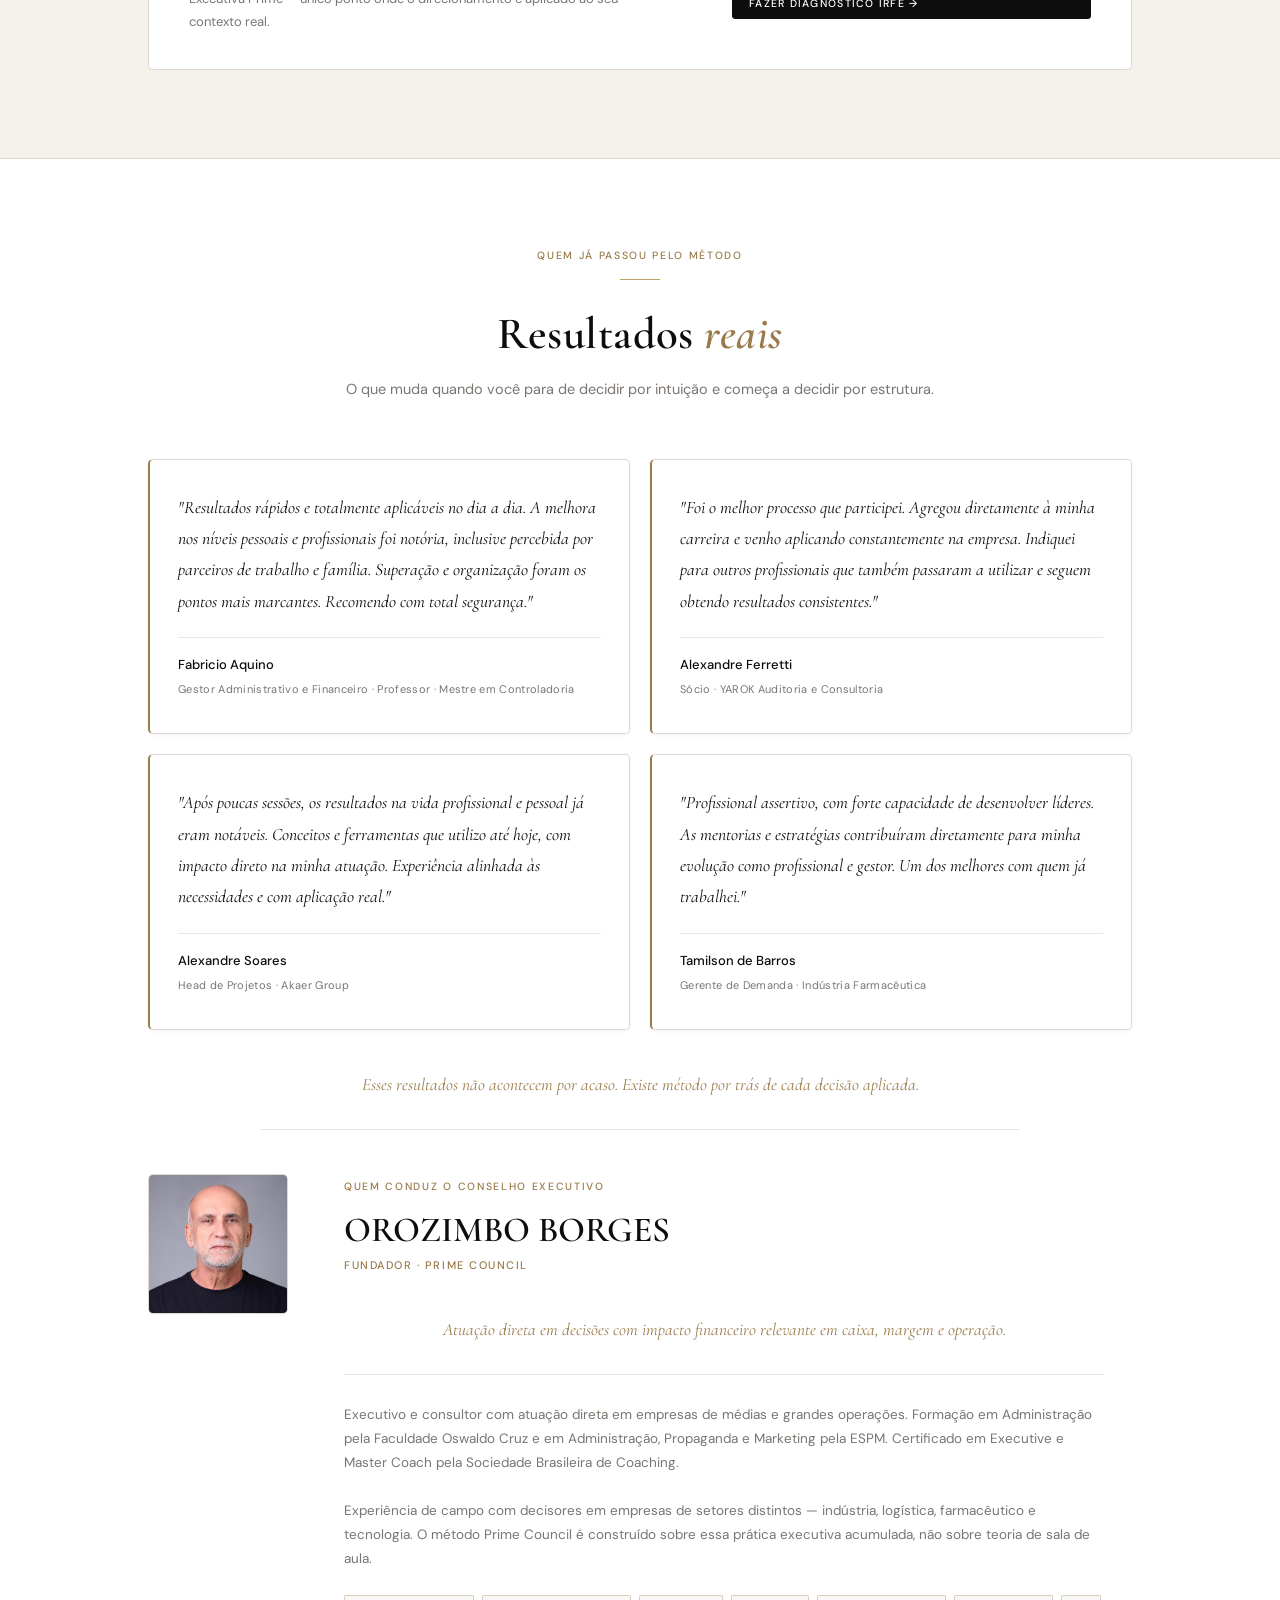
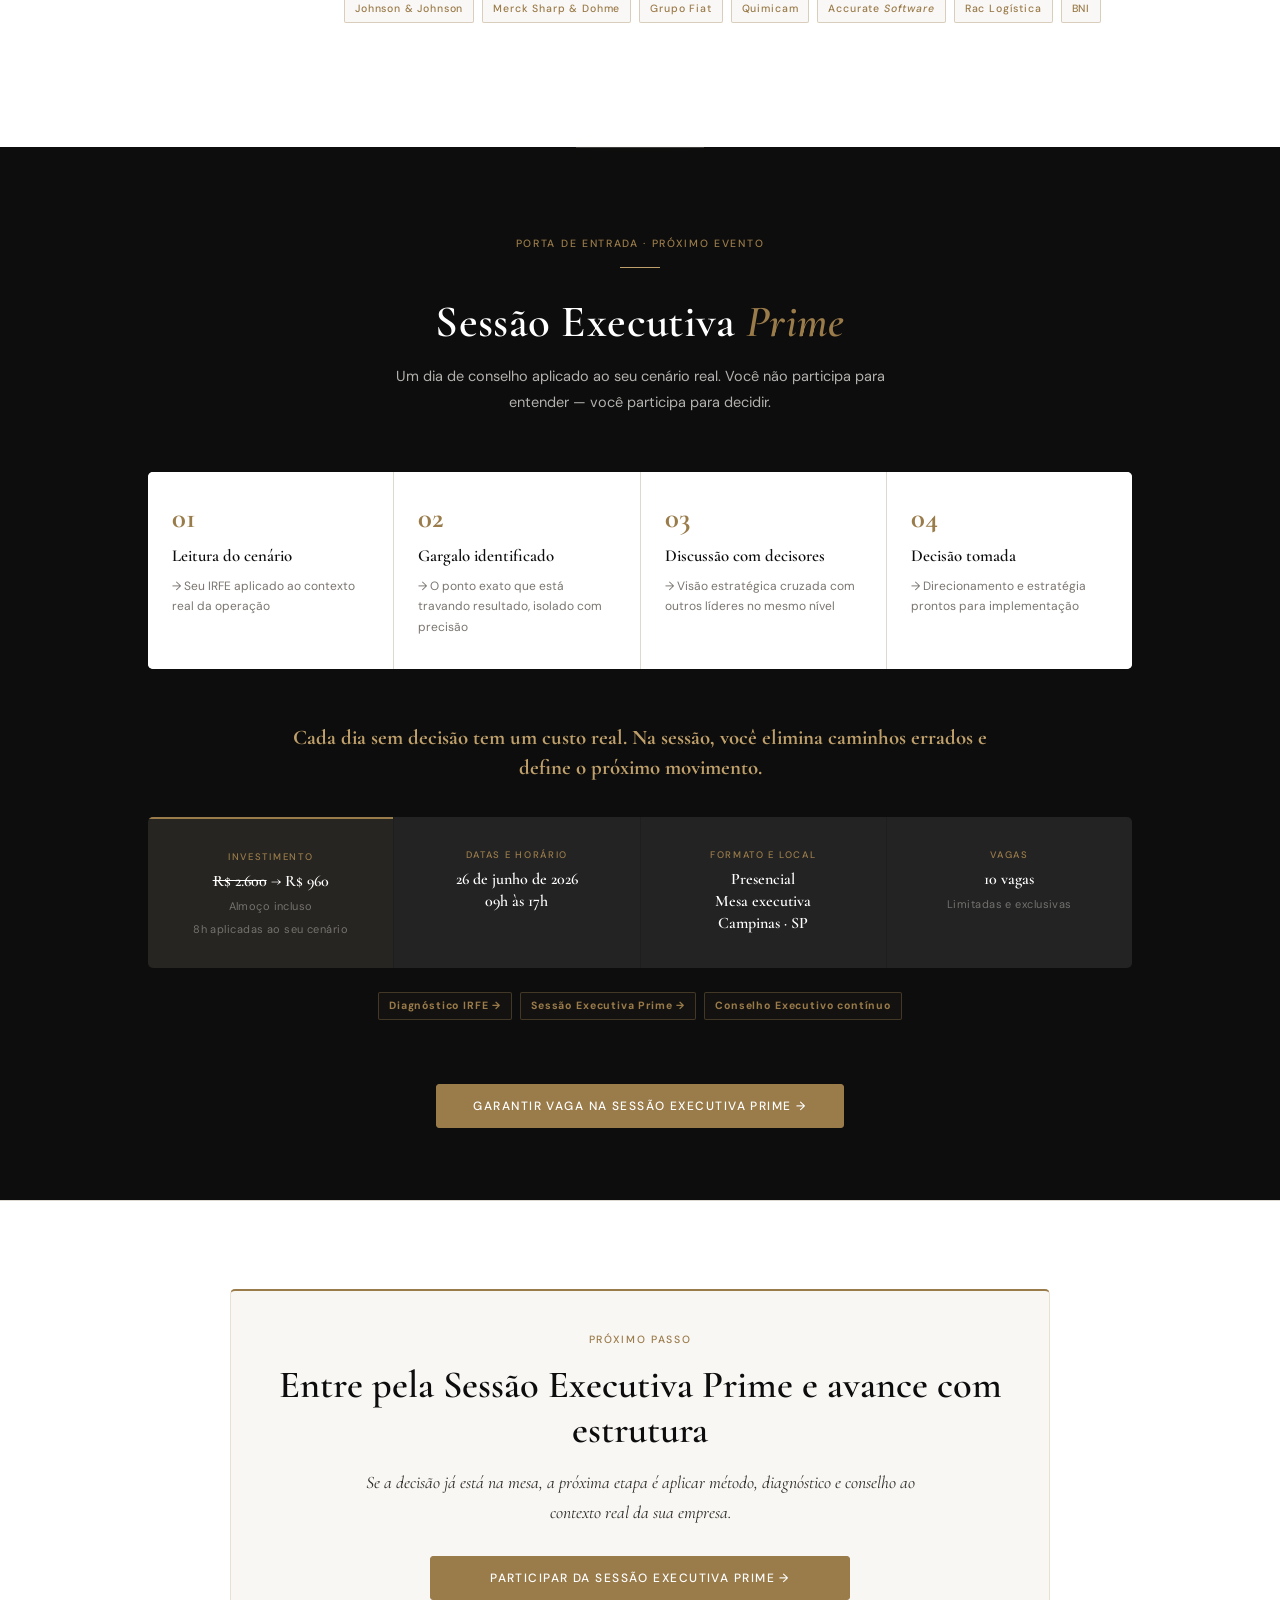
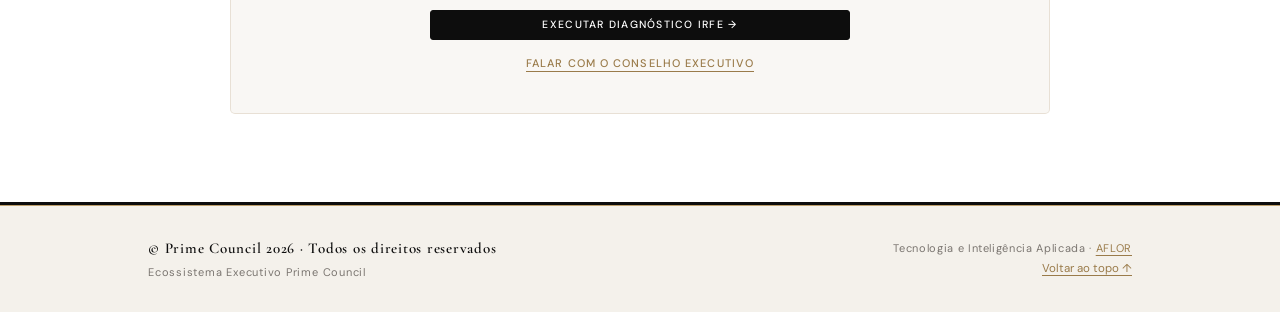
==== commit 8ee3388d: "Add files via upload" ====
--- a/index.html
+++ b/index.html
@@ -5,7 +5,7 @@
   <meta name="viewport" content="width=device-width, initial-scale=1.0" />
   <title>Prime Council · Conselho Executivo para Decisões Estratégicas</title>
 
-  <meta name="description" content="Prime Council é um Conselho Executivo para empresários e líderes que precisam de clareza de decisão, diagnóstico de risco e estrutura estratégica contínua. Sessão Executiva Prime em Campinas — 12 de Junho de 2026." />
+  <meta name="description" content="Prime Council é um Conselho Executivo para empresários e líderes que precisam de clareza de decisão, diagnóstico de risco e estrutura estratégica contínua. Sessão Executiva Prime em Campinas — 26 de junho de 2026." />
   <link rel="canonical" href="https://neto-aflor.github.io/prime-council/" />
   <link rel="alternate" hreflang="pt-BR" href="https://neto-aflor.github.io/prime-council/" />
   <meta name="robots" content="index, follow" />
@@ -14,12 +14,12 @@
   <meta property="og:type" content="website" />
   <meta property="og:locale" content="pt_BR" />
   <meta property="og:title" content="Prime Council · Conselho Executivo para Decisões Estratégicas" />
-  <meta property="og:description" content="Diagnóstico de risco, decisões estruturadas e governança contínua. Sessão Executiva Prime em Campinas — 12 de Junho de 2026." />
+  <meta property="og:description" content="Diagnóstico de risco, decisões estruturadas e governança contínua. Sessão Executiva Prime em Campinas — 26 de junho de 2026." />
   <meta property="og:image" content="https://neto-aflor.github.io/prime-council/og-image.jpg" />
   <meta property="og:url" content="https://neto-aflor.github.io/prime-council/" />
   <meta name="twitter:card" content="summary_large_image" />
   <meta name="twitter:title" content="Prime Council · Conselho Executivo para Decisões Estratégicas" />
-  <meta name="twitter:description" content="Diagnóstico de risco, decisões estruturadas e governança contínua. Sessão Executiva Prime em Campinas — 12 de Junho de 2026." />
+  <meta name="twitter:description" content="Diagnóstico de risco, decisões estruturadas e governança contínua. Sessão Executiva Prime em Campinas — 26 de junho de 2026." />
   <meta name="twitter:image" content="https://neto-aflor.github.io/prime-council/og-image.jpg" />
   <meta property="og:image:alt" content="Sessão Executiva Prime Council em Campinas" />
   <meta name="twitter:site" content="@primecouncil" />
@@ -70,7 +70,7 @@
            target="_blank"
            rel="noopener noreferrer"
            class="btn btn-gold btn-sm"
-           aria-label="Garantir vaga na Sessão Executiva Prime — 12 de Junho, Campinas"
+           aria-label="Garantir vaga na Sessão Executiva Prime — 26 de junho de 2026, Campinas"
            data-flow="event-entry"
            data-entry="cold"
            data-cta-position="header">
@@ -105,7 +105,7 @@
              target="_blank"
              rel="noopener noreferrer"
              class="btn btn-gold btn-sm"
-             aria-label="Garantir vaga na Sessão Executiva Prime — 12 de Junho, Campinas"
+             aria-label="Garantir vaga na Sessão Executiva Prime — 26 de junho de 2026, Campinas"
              data-flow="event-entry"
              data-cta-position="hero-primary">
             Participar da Sessão Executiva Prime →
@@ -119,7 +119,7 @@
         </div>
 
         <div class="hero-urgency">
-          <span>12 de junho · Campinas-SP · vagas limitadas</span>
+          <span>26 de junho · Campinas-SP · vagas limitadas</span>
         </div>
 
       </div>
@@ -534,7 +534,7 @@
 <!-- ============================================================
        SEÇÃO 7 · EVENTO — Sessão Executiva Prime
     ============================================================ -->
-    <section id="evento" aria-label="Sessão Executiva Prime — 12 de Junho">
+    <section id="evento" aria-label="Sessão Executiva Prime — 26 de junho de 2026">
       <div class="container">
 
         <div class="section-header">
@@ -575,11 +575,12 @@
           <div class="event-card event-card--invest">
             <div class="event-card-lbl">Investimento</div>
             <div class="event-card-val event-card-val--gold"><s>R$ 2.600</s> → R$ 960</div>
+            <div class="event-card-sub">Almoço incluso</div>
             <div class="event-card-sub">8h aplicadas ao seu cenário</div>
           </div>
           <div class="event-card">
             <div class="event-card-lbl">Datas e Horário</div>
-            <div class="event-card-val">12 de Junho<br />09h às 17h</div>
+            <div class="event-card-val">26 de junho de 2026<br />09h às 17h</div>
           </div>
           <div class="event-card">
             <div class="event-card-lbl">Formato e Local</div>
@@ -691,8 +692,8 @@
               "name": "Prime Council — Sessão Executiva Prime",
               "description": "Sessão presencial com mesa seleta de 10 líderes. Aplicação prática do diagnóstico IRFE, análise de padrões de risco e estrutura de decisão no contexto real da empresa.",
               "image": "https://neto-aflor.github.io/prime-council/og-image.jpg",
-              "startDate": "2026-06-12T09:00:00-03:00",
-              "endDate": "2026-06-12T17:00:00-03:00",
+              "startDate": "2026-06-26T09:00:00-03:00",
+              "endDate": "2026-06-26T17:00:00-03:00",
               "eventAttendanceMode": "https://schema.org/OfflineEventAttendanceMode",
               "eventStatus": "https://schema.org/EventScheduled",
               "location": {
@@ -739,7 +740,7 @@
               "@type": "WebPage",
               "name": "Prime Council — Conselho Executivo para Decisões Estratégicas",
               "url": "https://neto-aflor.github.io/prime-council/",
-              "description": "Prime Council é um Conselho Executivo para empresários e líderes que precisam de clareza de decisão, diagnóstico de risco e estrutura estratégica contínua. Sessão Executiva Prime em Campinas — 12 de Junho de 2026.",
+              "description": "Prime Council é um Conselho Executivo para empresários e líderes que precisam de clareza de decisão, diagnóstico de risco e estrutura estratégica contínua. Sessão Executiva Prime em Campinas — 26 de junho de 2026.",
               "inLanguage": "pt-BR",
               "isPartOf": {
                   "@type": "WebSite",
